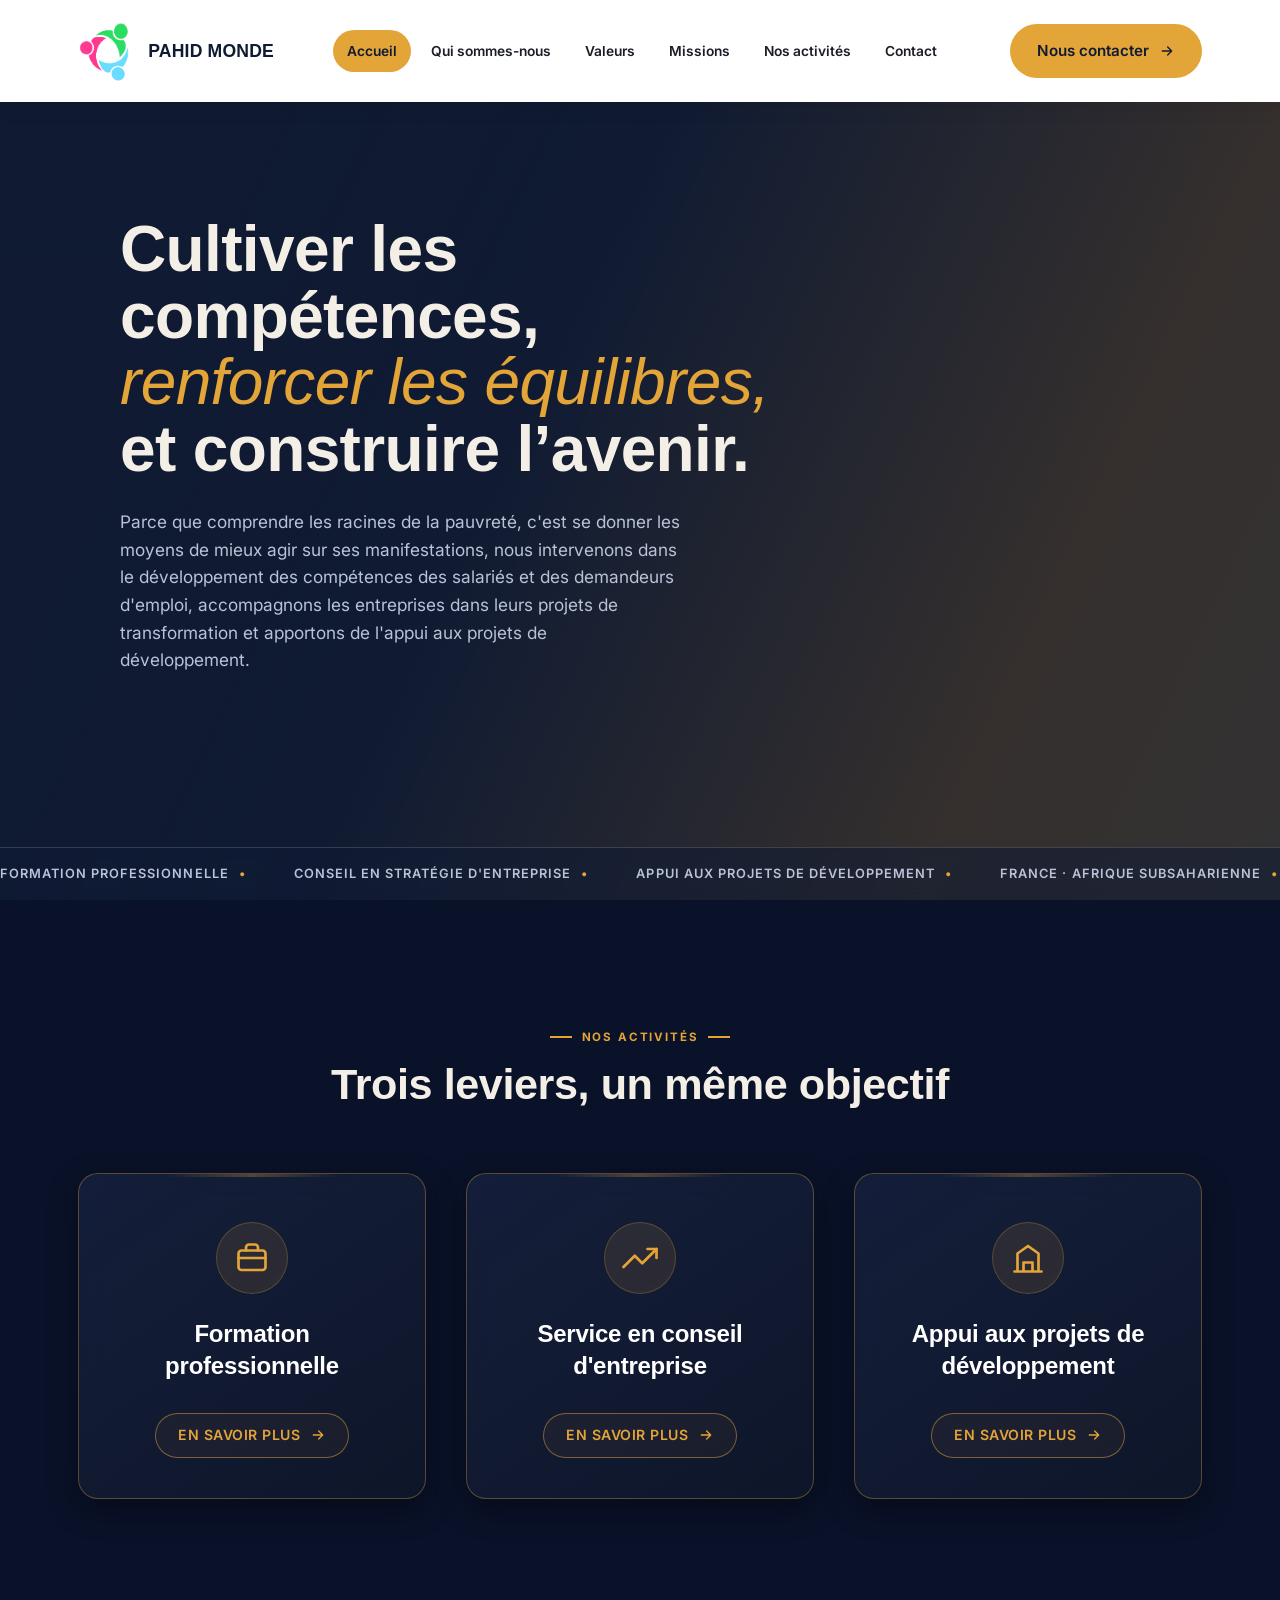
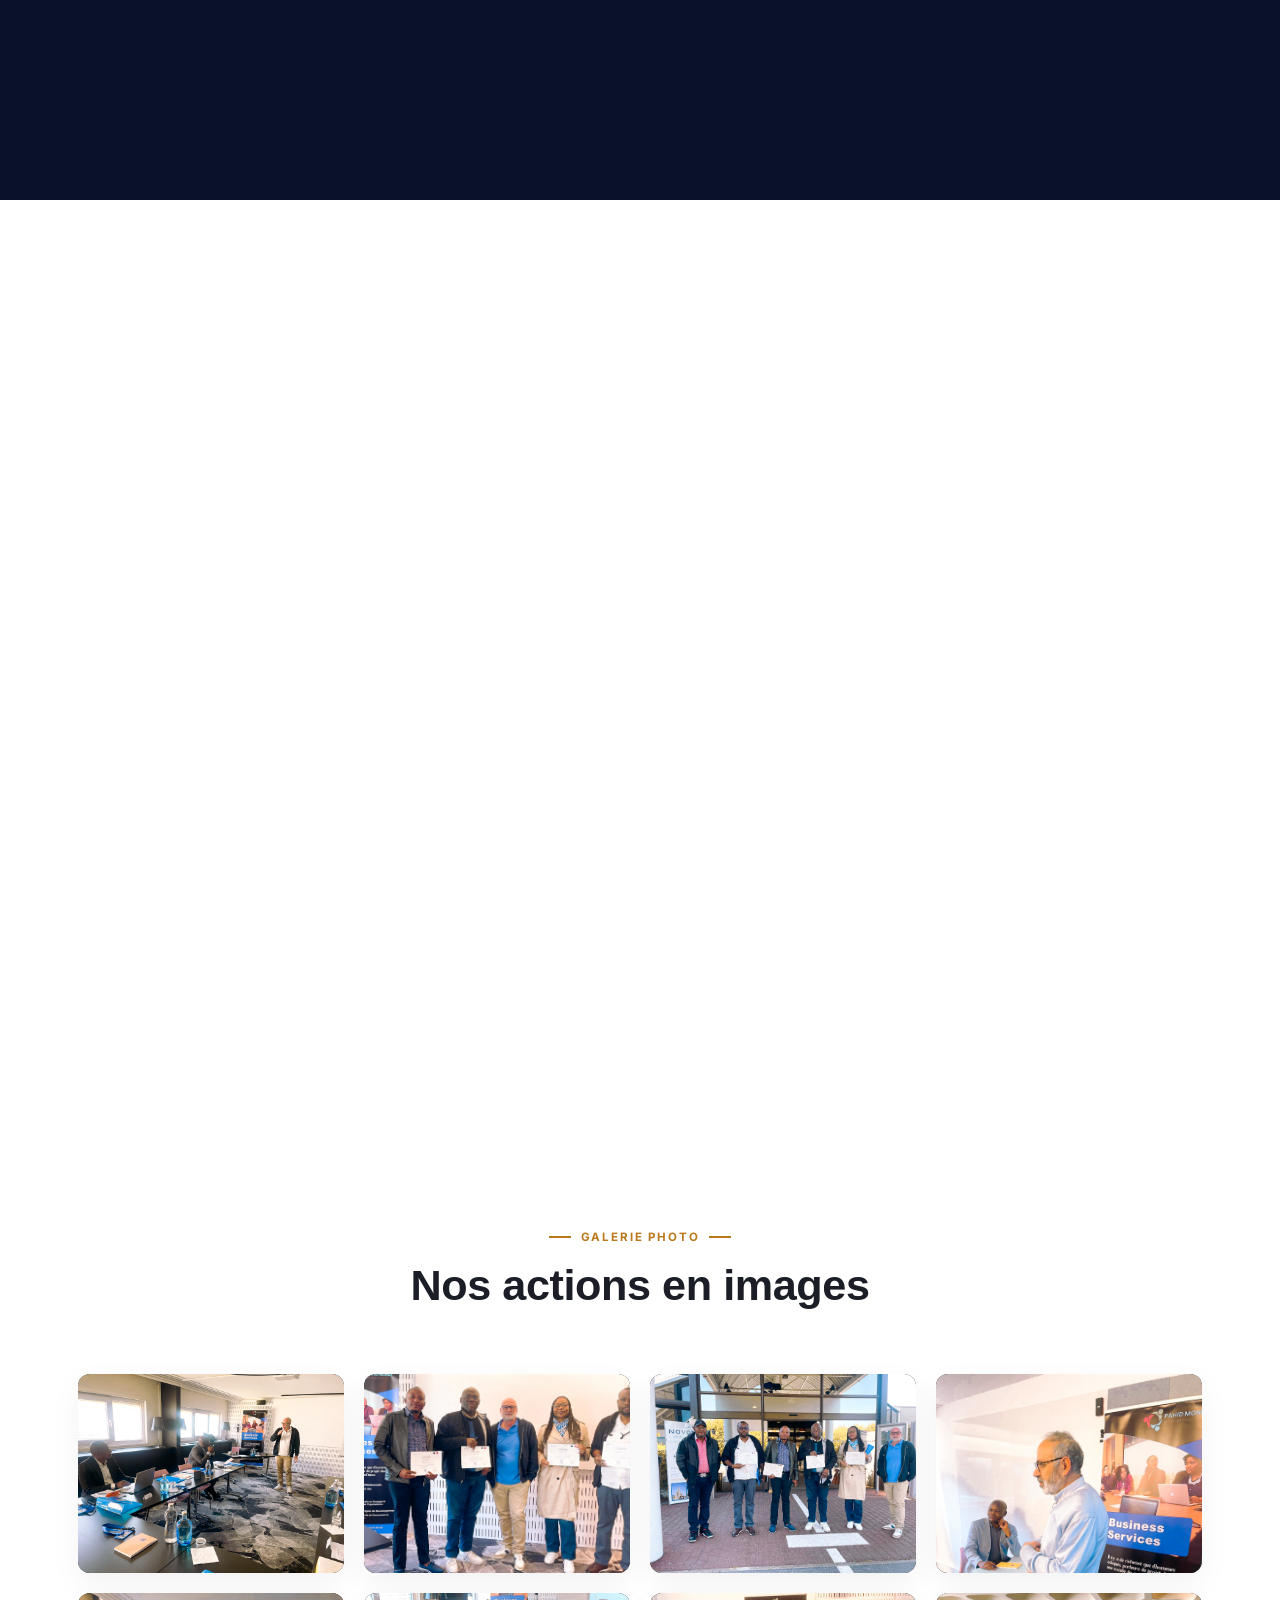
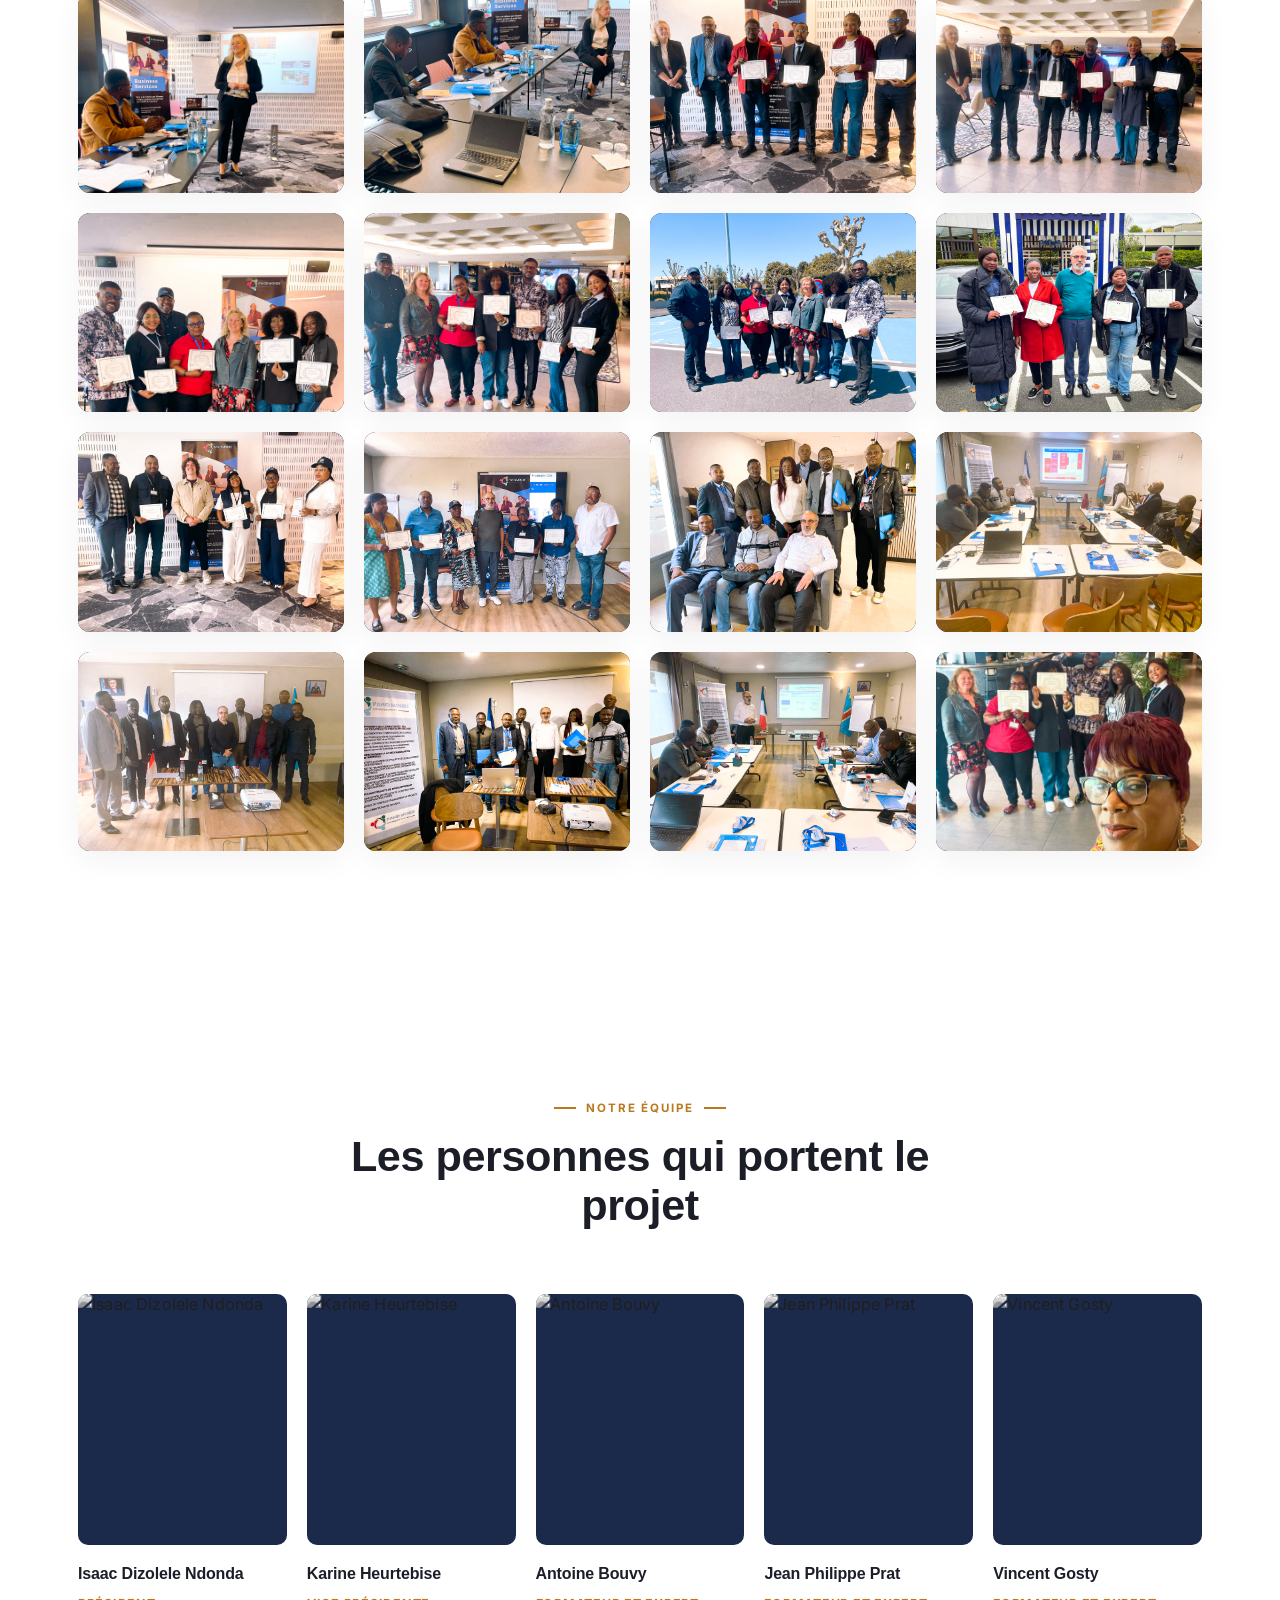
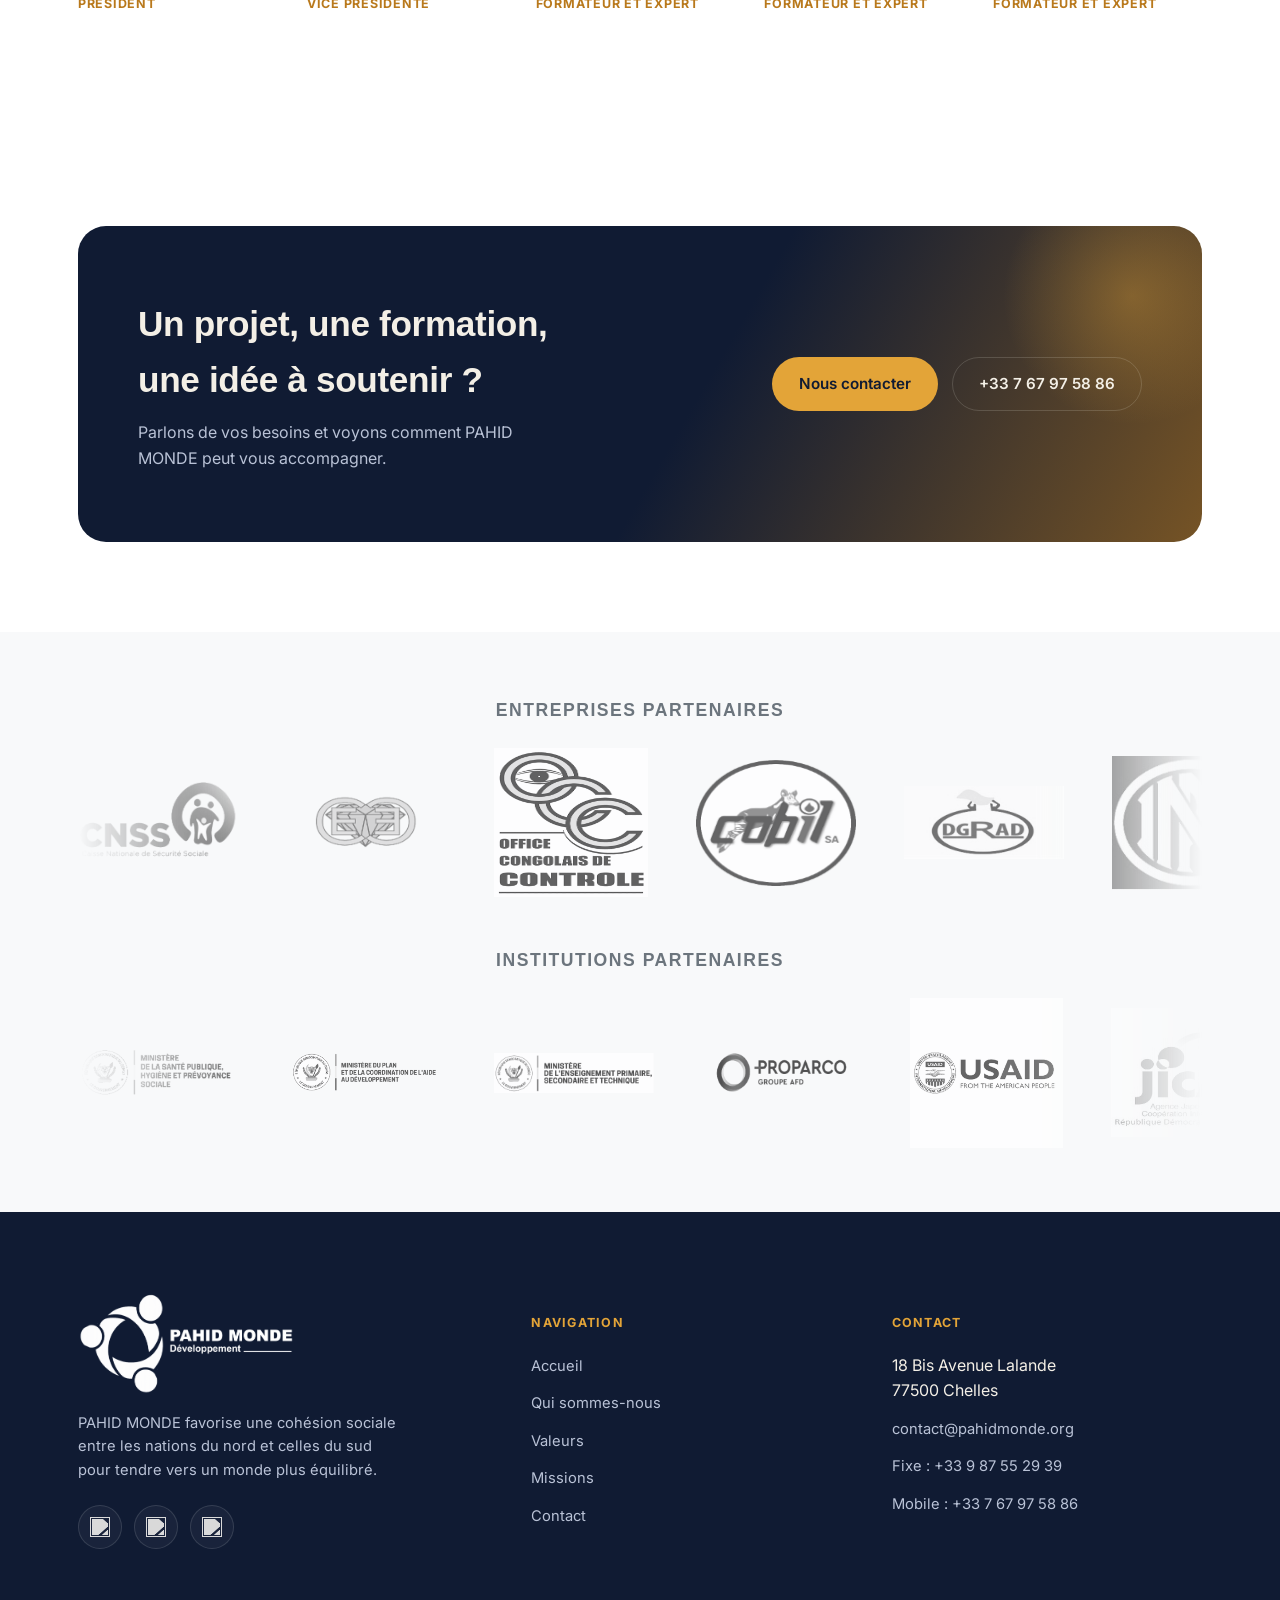
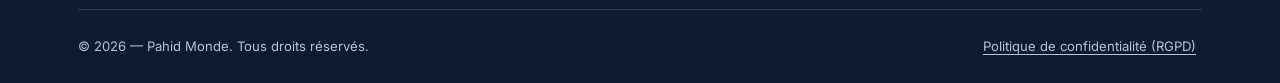
==== index.html @ c772bd27 "Add files via upload" ====
<!DOCTYPE html>
<html lang="fr">
<head>
<meta charset="UTF-8">
<meta name="viewport" content="width=device-width, initial-scale=1.0">
<title>Pahid Monde — Cohésion sociale, formation &amp; développement</title>
<meta name="description" content="PAHID MONDE favorise une cohésion sociale entre les nations du nord et celles du sud : formation professionnelle, conseil en stratégie d'entreprise et appui aux projets de développement.">
<link rel="icon" href="media/FAVicon.png">
<link rel="stylesheet" href="css/style.css">

<!-- Ajustes específicos de layout e transparência do Hero -->
<style>

  /* ================= SLIDER DE PARCEIROS (MARQUEE) ================= */
.partners-section {
  padding: 4rem 0;
  overflow: hidden;
  background-color: #f8f9fa;
}

.partners-group {
  margin-bottom: 3rem;
}

.partners-group:last-child {
  margin-bottom: 0;
}

.partners-title {
  text-align: center;
  font-size: 1.1rem;
  font-weight: 700;
  text-transform: uppercase;
  letter-spacing: 1.5px;
  color: #6c757d;
  margin-bottom: 1.5rem;
}

.marquee {
  display: flex;
  overflow: hidden;
  user-select: none;
  mask-image: linear-gradient(to right, transparent, black 15%, black 85%, transparent);
  -webkit-mask-image: linear-gradient(to right, transparent, black 15%, black 85%, transparent);
}

.marquee__track {
  display: flex;
  align-items: center;
  gap: 3rem;
  min-width: 100%;
  animation: scrollMarquee 25s linear infinite;
}

/* Inverte a direção do segundo slider para dar dinamismo */
.marquee--reverse .marquee__track {
  animation-direction: reverse;
}

.marquee:hover .marquee__track {
  animation-play-state: paused; /* Pausa suavemente ao passar o mouse */
}

.marquee__item {
  flex-shrink: 0;
  display: flex;
  align-items: center;
  justify-content: center;
}

.marquee__item img {
  height: 150px;
  width: auto;
  max-width: 160px;
  object-fit: contain;
  filter: grayscale(100%);
  opacity: 0.7;
  transition: filter 0.3s ease, opacity 0.3s ease, transform 0.3s ease;
}

.marquee__item:hover img {
  filter: grayscale(0%);
  opacity: 1;
  transform: scale(1.08);
}

@keyframes scrollMarquee {
  from {
    transform: translateX(0);
  }
  to {
    transform: translateX(-50%);
  }
}

@media (max-width: 768px) {
  .marquee__track {
    gap: 2rem;
    animation-duration: 18s;
  }
  .marquee__item img {
    height: 40px;
  }
}

  /* 1. Ajuste da opacidade do overlay para tornar o vídeo mais visível */
  .hero::before,
  .hero::after,
  .hero__bg::after,
  .hero__overlay {
    opacity: 0.4 !important;
  }

  /* 2. Alinhamento do texto do Hero no computador (120px da borda esquerda) */
  @media (min-width: 992px) {
    .hero__content {
      max-width: 100% !important;
      padding-left: 120px !important;
      margin-left: 0 !important;
      justify-content: flex-start !important;
    }

    .hero__text-block {
      max-width: 720px;
    }
  }
</style>
</head>
<body>

<!-- ============ HEADER ============ -->
  <header class="site-header">
  <nav class="nav container">
    <a href="index.html" class="nav__logo">
      <img src="media/FAVicon.png" alt="Logo Pahid Monde" class="nav__logo-img">
      <span>PAHID MONDE</span>
    </a>

    <button class="nav__toggle" aria-label="Ouvrir le menu" aria-expanded="false">
      <svg viewBox="0 0 24 24" fill="none" stroke="currentColor" stroke-width="1.8" width="22" height="22">
        <path d="M3 6h18M3 12h18M3 18h18" stroke-linecap="round"/>
      </svg>
    </button>

    <ul class="nav__links">
      <li><a href="index.html">Accueil</a></li>
      <li><a href="a-propos.html">Qui sommes-nous</a></li>
      <li><a href="valeurs.html">Valeurs</a></li>
      <li><a href="missions.html">Missions</a></li>
      <li><a href="index.html#activites">Nos activités</a></li>
      <li><a href="contact.html">Contact</a></li>
    </ul>

    <div class="nav__cta">
      <a href="contact.html" class="btn btn--gold">
        Nous contacter
        <svg viewBox="0 0 24 24" fill="none" stroke="currentColor" stroke-width="2" width="16" height="16">
          <path d="M5 12h14M13 6l6 6-6 6" stroke-linecap="round" stroke-linejoin="round"/>
        </svg>
      </a>
    </div>
  </nav>
</header>


<!-- ============ HERO ============ -->
<section class="hero">
  <div class="hero__bg">
    <video autoplay loop muted playsinline>
      <source src="media/media_PAHID-MONDE-Intro_247693086.mp4" type="video/mp4">
    </video>
  </div>
  
  <div class="container hero__content">
    
    <!-- LADO ESQUERDO: Textos e Botões -->
    <div class="hero__text-block">
      <h1 class="hero__title">Cultiver les compétences,<br><em>renforcer les équilibres,</em> et construire l’avenir.</h1>
      <p class="hero__lead">Parce que comprendre les racines de la pauvreté, c'est se donner les moyens de mieux agir sur ses manifestations, nous intervenons dans le développement des compétences des salariés et des demandeurs d'emploi, accompagnons les entreprises dans leurs projets de transformation et apportons de l'appui aux projets de développement.</p>
      <div class="hero__actions">
      </div>
    </div>

  </div>

  <div class="hero__marquee">
    <div class="hero__marquee-track">
      <span>Formation professionnelle</span>
      <span>Conseil en stratégie d'entreprise</span>
      <span>Appui aux projets de développement</span>
      <span>France · Afrique subsaharienne</span>
      <span>Formation professionnelle</span>
      <span>Conseil en stratégie d'entreprise</span>
      <span>Appui aux projets de développement</span>
      <span>France · Afrique subsaharienne</span>
    </div>
  </div>
</section>

<!-- ============ ACTIVITÉS ============ -->
<section class="section section--ink section--video-bg" id="activites">
  
  <!-- Vídeo de Fundo e Película de Sobreposição -->
  <div class="section__video-wrapper">
    <video autoplay loop muted playsinline class="section__video">
      <source src="media/1positive_240003616.mp4" type="video/mp4">
    </video>
    <div class="section__overlay"></div>
  </div>

  <div class="container">
    <div class="section__head center">
      <span class="eyebrow">Nos activités</span>
      <h2 class="section__title">Trois leviers, un même objectif</h2>
    </div>

    <!-- Grille de cartes cliquables sans description -->
    <div class="activity-grid reveal-group">
      
      <!-- Carte 1 -->
      <a href="formation-professionnelle.html" class="activity-card reveal">
        <div class="activity-card__icon">
          <svg viewBox="0 0 24 24" fill="none" stroke="currentColor" stroke-width="1.8">
            <rect x="3" y="7" width="18" height="13" rx="2"/>
            <path d="M8 7V5a2 2 0 0 1 2-2h4a2 2 0 0 1 2 2v2M3 12h18" stroke-linecap="round" stroke-linejoin="round"/>
          </svg>
        </div>
        <h3 class="activity-card__title">Formation professionnelle</h3>
        <div class="activity-card__action">
          <span>En savoir plus</span>
          <svg viewBox="0 0 24 24" fill="none" stroke="currentColor" stroke-width="2">
            <path d="M5 12h14M13 6l6 6-6 6" stroke-linecap="round" stroke-linejoin="round"/>
          </svg>
        </div>
      </a>

      <!-- Carte 2 -->
      <a href="conseil-entreprise.html" class="activity-card reveal">
        <div class="activity-card__icon">
          <svg viewBox="0 0 24 24" fill="none" stroke="currentColor" stroke-width="1.8">
            <polyline points="23 6 13.5 15.5 8.5 10.5 1 18" stroke-linecap="round" stroke-linejoin="round"/>
            <polyline points="17 6 23 6 23 12" stroke-linecap="round" stroke-linejoin="round"/>
          </svg>
        </div>
        <h3 class="activity-card__title">Service en conseil d'entreprise</h3>
        <div class="activity-card__action">
          <span>En savoir plus</span>
          <svg viewBox="0 0 24 24" fill="none" stroke="currentColor" stroke-width="2">
            <path d="M5 12h14M13 6l6 6-6 6" stroke-linecap="round" stroke-linejoin="round"/>
          </svg>
        </div>
      </a>

      <!-- Carte 3 -->
      <a href="appui-developpement.html" class="activity-card reveal">
        <div class="activity-card__icon">
          <svg viewBox="0 0 24 24" fill="none" stroke="currentColor" stroke-width="1.8">
            <path d="M3 21h18M5 21V9l7-5 7 5v12M9 21v-6h6v6" stroke-linecap="round" stroke-linejoin="round"/>
          </svg>
        </div>
        <h3 class="activity-card__title">Appui aux projets de développement</h3>
        <div class="activity-card__action">
          <span>En savoir plus</span>
          <svg viewBox="0 0 24 24" fill="none" stroke="currentColor" stroke-width="2">
            <path d="M5 12h14M13 6l6 6-6 6" stroke-linecap="round" stroke-linejoin="round"/>
          </svg>
        </div>
      </a>

    </div>
  </div>
</section>

<!-- ============ À PROPOS ============ -->
<section class="section" id="apropos">
  <div class="container">
    <div class="about-grid">
      <div class="about-media reveal">
        <img src="media/North-southpahid_343232537.mp4" alt="Présentation de Pahid Monde">
        <div class="about-badge">« Un monde de plus en plus équilibré et de moins en moins inégalitaire »</div>
      </div>
      <div class="about-text">
        <span class="eyebrow reveal">À propos</span>
        <h2 class="section__title reveal">Une cohésion sociale entre le Nord et le Sud</h2>
        <p class="reveal">PAHID MONDE Association favorise une cohésion sociale entre les nations du nord et celles du sud pour tendre vers un monde de plus en plus équilibré et de moins en moins inégalitaire.</p>
        <p class="reveal">Notre engagement &amp; mission consistent à mutualiser les compétences et capacités de chacun pour créer des programmes durables qui permettent de relever l'ensemble des défis de notre ère.</p>
        <div class="pillars reveal-group">
          <div class="pillar reveal">
            <div class="pillar__icon">
              <svg viewBox="0 0 24 24" fill="none" stroke="currentColor" stroke-width="1.8"><path d="M3 11.5 12 4l9 7.5" stroke-linecap="round" stroke-linejoin="round"/><path d="M5.5 10v9a1 1 0 0 0 1 1H10v-5.5a1 1 0 0 1 1-1h2a1 1 0 0 1 1 1V20h3.5a1 1 0 0 0 1-1v-9" stroke-linecap="round" stroke-linejoin="round"/></svg>
            </div>
            <div>
              <h4>Un socle commun</h4>
              <p>Association engagée pour une cohésion durable entre les territoires du nord et du sud.</p>
            </div>
          </div>
          <div class="pillar reveal">
            <div class="pillar__icon">
              <svg viewBox="0 0 24 24" fill="none" stroke="currentColor" stroke-width="1.8"><circle cx="18" cy="5" r="2.6"/><circle cx="6" cy="12" r="2.6"/><circle cx="18" cy="19" r="2.6"/><path d="M8.3 10.7 15.7 6.3M8.3 13.3l7.4 4.4" stroke-linecap="round"/></svg>
            </div>
            <div>
              <h4>Compétences partagées</h4>
              <p>Mutualiser les compétences de chacun pour bâtir des programmes durables et efficaces.</p>
            </div>
          </div>
        </div>
      </div>
    </div>
  </div>
</section>

<!-- ============ GALERIE ============ -->
<section class="section section--light" id="galerie">
  <div class="container">
    <div class="section__head center">
      <span class="eyebrow reveal">Galerie Photo</span>
      <h2 class="section__title reveal">Nos actions en images</h2>
    </div>

    <div class="gallery-grid reveal">
      <div class="gallery-item"><img src="media/00001Galerie.jpg" alt="Pahid Monde Galerie 1" loading="lazy"></div>
      <div class="gallery-item"><img src="media/00002Galerie.jpg" alt="Pahid Monde Galerie 2" loading="lazy"></div>
      <div class="gallery-item"><img src="media/00003Galerie.jpg" alt="Pahid Monde Galerie 3" loading="lazy"></div>
      <div class="gallery-item"><img src="media/00004Galerie.jpg" alt="Pahid Monde Galerie 4" loading="lazy"></div>
      <div class="gallery-item"><img src="media/00005Galerie.jpg" alt="Pahid Monde Galerie 5" loading="lazy"></div>
      <div class="gallery-item"><img src="media/00006Galerie.jpg" alt="Pahid Monde Galerie 6" loading="lazy"></div>
      <div class="gallery-item"><img src="media/00007Galerie.jpg" alt="Pahid Monde Galerie 7" loading="lazy"></div>
      <div class="gallery-item"><img src="media/00008Galerie.jpg" alt="Pahid Monde Galerie 8" loading="lazy"></div>
      <div class="gallery-item"><img src="media/00009Galerie.jpg" alt="Pahid Monde Galerie 9" loading="lazy"></div>
      <div class="gallery-item"><img src="media/00010Galerie.jpg" alt="Pahid Monde Galerie 10" loading="lazy"></div>
      <div class="gallery-item"><img src="media/00011Galerie.jpg" alt="Pahid Monde Galerie 11" loading="lazy"></div>
      <div class="gallery-item"><img src="media/00012Galerie.jpg" alt="Pahid Monde Galerie 12" loading="lazy"></div>
      <div class="gallery-item"><img src="media/00013Galerie.jpg" alt="Pahid Monde Galerie 13" loading="lazy"></div>
      <div class="gallery-item"><img src="media/00014Galerie.jpg" alt="Pahid Monde Galerie 14" loading="lazy"></div>
      <div class="gallery-item"><img src="media/00015Galerie.jpg" alt="Pahid Monde Galerie 15" loading="lazy"></div>
      <div class="gallery-item"><img src="media/00016Galerie.jpg" alt="Pahid Monde Galerie 16" loading="lazy"></div>
      <div class="gallery-item"><img src="media/00017Galerie.jpg" alt="Pahid Monde Galerie 17" loading="lazy"></div>
      <div class="gallery-item"><img src="media/00018Galerie.jpg" alt="Pahid Monde Galerie 18" loading="lazy"></div>
      <div class="gallery-item"><img src="media/00019Galerie.jpg" alt="Pahid Monde Galerie 19" loading="lazy"></div>
      <div class="gallery-item"><img src="media/00020Galerie.jpg" alt="Pahid Monde Galerie 20" loading="lazy"></div>
    </div>
  </div>
</section>

<!-- ============ ÉQUIPE ============ -->
<section class="section" id="equipe">
  <div class="container">
    <div class="section__head center">
      <span class="eyebrow">Notre équipe</span>
      <h2 class="section__title">Les personnes qui portent le projet</h2>
    </div>
    <div class="team-grid reveal-group">
      <div class="team-card reveal">
        <div class="team-photo"><img src="https://www.pahidmonde.org/assets/img/team/Isaac_Dizolele_Ndonda_President-cdeatnm.jpg" alt="Isaac Dizolele Ndonda"></div>
        <h4>Isaac Dizolele Ndonda</h4>
        <span class="role">Président</span>
      </div>
      <div class="team-card reveal">
        <div class="team-photo"><img src="https://www.pahidmonde.org/assets/img/team/Karine_Heurtebise_Vice_Presidente-eYaxgOv.jpg" alt="Karine Heurtebise"></div>
        <h4>Karine Heurtebise</h4>
        <span class="role">Vice Présidente</span>
      </div>
      <div class="team-card reveal">
        <div class="team-photo"><img src="https://www.pahidmonde.org/assets/img/team/Antoine_Bouvy_Formateur_et_Expert-dZP0h6G.jpg" alt="Antoine Bouvy"></div>
        <h4>Antoine Bouvy</h4>
        <span class="role">Formateur et Expert</span>
      </div>
      <div class="team-card reveal">
        <div class="team-photo"><img src="https://www.pahidmonde.org/assets/img/team/Jean_Philippe_PRAT_Formateur_et_Expert-4vgivf_.jpg" alt="Jean Philippe Prat"></div>
        <h4>Jean Philippe Prat</h4>
        <span class="role">Formateur et Expert</span>
      </div>
      <div class="team-card reveal">
        <div class="team-photo"><img src="https://www.pahidmonde.org/assets/img/team/Vincent_Gosty_Formateur_et_Expert-t3_XSSn.jpg" alt="Vincent Gosty"></div>
        <h4>Vincent Gosty</h4>
        <span class="role">Formateur et Expert</span>
      </div>
    </div>
  </div>
</section>
<!-- ============ CTA ============ -->
<section class="section section--tight">
  <div class="container">
    <div class="cta-banner reveal">
      <div>
        <h2>Un projet, une formation, une idée à soutenir ?</h2>
        <p>Parlons de vos besoins et voyons comment PAHID MONDE peut vous accompagner.</p>
      </div>
      <div class="cta-banner__actions">
        <a href="contact.html" class="btn btn--gold">Nous contacter</a>
        <a href="tel:+33767975886" class="btn btn--outline">+33 7 67 97 58 86</a>
      </div>
    </div>
  </div>
</section>

<!-- ============ SEÇÃO PARCEIROS ============ -->
<section class="partners-section" id="partenaires">
  <div class="container">
    
    <!-- 1. ENTREPRISES PARTENAIRES -->
    <div class="partners-group">
      <h3 class="partners-title">Entreprises Partenaires</h3>
      <div class="marquee">
        <div class="marquee__track">
          <!-- Sequência Original -->
          <div class="marquee__item"><img src="media/CNSS.png" alt="CNSS"></div>
          <div class="marquee__item"><img src="media/EE.png" alt="EE"></div>
          <div class="marquee__item"><img src="media/OCC.png" alt="OCC"></div>
          <div class="marquee__item"><img src="media/COBIL.png" alt="COBIL"></div>
          <div class="marquee__item"><img src="media/DGRAD.jpg" alt="DGRAD"></div>
          <div class="marquee__item"><img src="media/INPP.jpg" alt="INPP"></div>

          <!-- Sequência Duplicada (Para o efeito infinito perfeito) -->
          <div class="marquee__item"><img src="media/CNSS.png" alt="CNSS"></div>
          <div class="marquee__item"><img src="media/EE.png" alt="EE"></div>
          <div class="marquee__item"><img src="media/OCC.png" alt="OCC"></div>
          <div class="marquee__item"><img src="media/COBIL.png" alt="COBIL"></div>
          <div class="marquee__item"><img src="media/DGRAD.jpg" alt="DGRAD"></div>
          <div class="marquee__item"><img src="media/INPP.jpg" alt="INPP"></div>
        </div>
      </div>
    </div>

    <!-- 2. INSTITUTIONS PARTENAIRES -->
    <div class="partners-group">
      <h3 class="partners-title">Institutions Partenaires</h3>
      <div class="marquee marquee--reverse">
        <div class="marquee__track">
          <!-- Sequência Original -->
          <div class="marquee__item"><img src="media/MINISTERE DE LA SANTE.png" alt="Ministère de la Santé"></div>
          <div class="marquee__item"><img src="media/MINISTERE DU PLAN.png" alt="Ministère du Plan"></div>
          <div class="marquee__item"><img src="media/MINISTERE PRIMAIRE E SECONDAIRE ET TECHINIQUE.png" alt="Ministère Éducation"></div>
          <div class="marquee__item"><img src="media/PROPARCO.png" alt="Proparco"></div>
          <div class="marquee__item"><img src="media/USAID.png" alt="USAID"></div>
          <div class="marquee__item"><img src="media/AGENCE JAPONAISE.jpg" alt="Agence Japonaise"></div>
          <div class="marquee__item"><img src="media/EMBASSY OF CANADA.jpg" alt="Embassy of Canada"></div>

          <!-- Sequência Duplicada (Para o efeito infinito perfeito) -->
          <div class="marquee__item"><img src="media/MINISTERE DE LA SANTE.png" alt="Ministère de la Santé"></div>
          <div class="marquee__item"><img src="media/MINISTERE DU PLAN.png" alt="Ministère du Plan"></div>
          <div class="marquee__item"><img src="media/MINISTERE PRIMAIRE E SECONDAIRE ET TECHINIQUE.png" alt="Ministère Éducation"></div>
          <div class="marquee__item"><img src="media/PROPARCO.png" alt="Proparco"></div>
          <div class="marquee__item"><img src="media/USAID.png" alt="USAID"></div>
          <div class="marquee__item"><img src="media/AGENCE JAPONAISE.jpg" alt="Agence Japonaise"></div>
          <div class="marquee__item"><img src="media/EMBASSY OF CANADA.jpg" alt="Embassy of Canada"></div>
        </div>
      </div>
    </div>

  </div>
</section>

<!-- ============ FOOTER ============ -->
<footer class="site-footer">
  <div class="container">
    <div class="footer-grid">
      <div class="footer-brand">
        <img src="media/Horizon-LOGO-PAHID-MONDE copie.png" alt="Logo Pahid Monde">
        <p>PAHID MONDE favorise une cohésion sociale entre les nations du nord et celles du sud pour tendre vers un monde plus équilibré.</p>
        <div class="footer-social">
          <a href="https://www.youtube.com/@PahidMonde" aria-label="YouTube" target="_blank" rel="noopener"><img src="https://www.pahidmonde.org/assets/img/media_social/youtube-aWufNVX.png" alt=""></a>
          <a href="https://www.facebook.com/people/Pahid-Monde-Developpement/61584869464890/" aria-label="Facebook" target="_blank" rel="noopener"><img src="https://www.pahidmonde.org/assets/img/media_social/facebook-qauTx-6.png" alt=""></a>
          <a href="https://www.linkedin.com/company/pahid-monde-d%C3%A9veloppement/" aria-label="LinkedIn" target="_blank" rel="noopener"><img src="https://www.pahidmonde.org/assets/img/media_social/linkedin-lTQRe2D.png" alt=""></a>
        </div>
      </div>
      <div class="footer-col">
        <h5>Navigation</h5>
        <ul>
          <li><a href="index.html">Accueil</a></li>
          <li><a href="a-propos.html">Qui sommes-nous</a></li>
          <li><a href="valeurs.html">Valeurs</a></li>
          <li><a href="missions.html">Missions</a></li>
          <li><a href="contact.html">Contact</a></li>
        </ul>
      </div>
      <div class="footer-col">
        <h5>Contact</h5>
        <ul>
          <li>18 Bis Avenue Lalande<br>77500 Chelles</li>
          <li><a href="mailto:contact@pahidmonde.org">contact@pahidmonde.org</a></li>
          <li><a href="tel:+33987552939">Fixe : +33 9 87 55 29 39</a></li>
          <li><a href="tel:+33767975886">Mobile : +33 7 67 97 58 86</a></li>
        </ul>
      </div>
    </div>
    <div class="footer-bottom">
      <p>© 2026 — Pahid Monde. Tous droits réservés.</p>
      <button type="button" data-open-rgpd>Politique de confidentialité (RGPD)</button>
    </div>
  </div>
</footer>

<div class="modal-overlay">
  <div class="modal">
    <h3>Politique de confidentialité</h3>
    <p>Nous nous engageons à respecter la vie privée des utilisateurs et à traiter leurs données personnelles conformément à la réglementation en vigueur, notamment le Règlement Général sur la Protection des Données (RGPD).</p>
    <button type="button" class="btn btn--outline-dark" data-close-rgpd>Fermer</button>
  </div>
</div>


<div class="modal-overlay">
  <div class="modal">
    <h3>Politique de confidentialité</h3>
    <p>Nous nous engageons à respecter la vie privée des utilisateurs et à traiter leurs données personnelles conformément à la réglementation en vigueur, notamment le Règlement Général sur la Protection des Données (RGPD).</p>
    <button type="button" class="btn btn--outline-dark" data-close-rgpd>Fermer</button>
  </div>
</div>

<script src="js/main.js"></script>
</body>
<script>
  document.addEventListener('DOMContentLoaded', function () {
    var items = document.querySelectorAll('.gallery-item');
    var grid = document.querySelector('.gallery-grid');

    if (items.length > 0) {
      items.forEach(function (item) {
        item.addEventListener('click', function (e) {
          e.stopPropagation();
          var isZoomed = this.classList.contains('is-zoomed');

          // Limpa todos os zooms ativos
          items.forEach(function (el) { el.classList.remove('is-zoomed'); });
          if (grid) grid.classList.remove('has-active-zoom');

          // Aplica o zoom na imagem clicada
          if (!isZoomed) {
            this.classList.add('is-zoomed');
            if (grid) grid.classList.add('has-active-zoom');
          }
        });
      });

      // Fecha o zoom ao clicar em qualquer espaço fora da foto
      document.addEventListener('click', function () {
        items.forEach(function (el) { el.classList.remove('is-zoomed'); });
        if (grid) grid.classList.remove('has-active-zoom');
      });
    }
  });
</script>

</html>
---- css/style.css ----
/* =========================================================
   PAHID MONDE — Redesign 2026
   Concept: "Le Pont Nord–Sud" — un dégradé encre → ambre qui
   traverse tout le site, comme un pont entre le Nord et le Sud.
   ========================================================= */

@import url('https://fonts.googleapis.com/css2?family=Fraunces:ital,opsz,wght@0,9..144,400;0,9..144,500;0,9..144,600;0,9..144,700;1,9..144,500;1,9..144,600&family=Inter:wght@400;500;600;700;800&display=swap');

:root{
  /* Couleurs — Nord (encre) / Sud (ambre) / Croissance (sauge) */
  --ink: #101B33;
  --ink-2: #1B2A4A;
  --ink-3: #26385F;
  --paper: #ffffff;
  --paper-2: #ffffff;
  --gold: #E3A438;
  --gold-deep: #B9791C;
  --sauge: #1F6F63;
  --sauge-deep: #16544A;
  --text: #1B1E27;
  --text-soft: #4B5063;
  --on-ink: #F3EFE6;
  --on-ink-soft: #B9C2D6;
  --line: rgba(16,27,51,0.12);
  --line-on-ink: rgba(243,239,230,0.16);

  --font-display: "Arial", serif;
  --font-body: "Inter", sans-serif;

  --container: 1180px;
  --radius: 18px;
  --radius-sm: 10px;

  --ease: cubic-bezier(.22,.68,.24,1);
}

*, *::before, *::after{ box-sizing: border-box; }
html{ scroll-behavior: smooth; }
body{
  margin: 0;
  background: var(--paper);
  color: var(--text);
  font-family: var(--font-body);
  font-size: 16px;
  line-height: 1.6;
  -webkit-font-smoothing: antialiased;
}
img{ max-width: 100%; display: block; }
a{ color: inherit; text-decoration: none; }
ul{ margin: 0; padding: 0; list-style: none; }
h1,h2,h3,h4{ margin: 0; font-family: var(--font-display); font-weight: 600; letter-spacing: -0.01em; }
p{ margin: 0; }
button{ font-family: inherit; cursor: pointer; }

.container{
  width: 100%;
  max-width: var(--container);
  margin: 0 auto;
  padding: 0 28px;
}

.eyebrow{
  display: inline-flex;
  align-items: center;
  gap: 10px;
  font-family: var(--font-body);
  font-weight: 700;
  font-size: 0.72rem;
  letter-spacing: 0.16em;
  text-transform: uppercase;
  color: var(--gold-deep);
}

/* Linha antes do texto */
.eyebrow::before{
  content: "";
  width: 22px;
  height: 2px;
  background: var(--gold-deep);
  display: inline-block;
}

/* Linha depois do texto */
.eyebrow::after{
  content: "";
  width: 22px;
  height: 2px;
  background: var(--gold-deep);
  display: inline-block;
}

/* Cor das duas linhas e do texto em seções escuras (.section--ink) */
.section--ink .eyebrow{ color: var(--gold); }
.section--ink .eyebrow::before,
.section--ink .eyebrow::after{ background: var(--gold); }

/* ---------------- Buttons ---------------- */
.btn{
  display: inline-flex;
  align-items: center;
  gap: 10px;
  padding: 14px 26px;
  border-radius: 999px;
  font-weight: 600;
  font-size: 0.95rem;
  border: 1px solid transparent;
  transition: transform .35s var(--ease), box-shadow .35s var(--ease), background .35s var(--ease), color .35s var(--ease), border-color .35s var(--ease);
}
.btn svg{ width: 16px; height: 16px; transition: transform .3s var(--ease); }
.btn:hover svg{ transform: translateX(3px); }
.btn--gold{ background: var(--gold); color: var(--ink); }
.btn--gold:hover{ background: var(--gold-deep); transform: translateY(-2px); box-shadow: 0 12px 24px -10px rgba(227,164,56,.55); }
.btn--outline{ background: transparent; border-color: var(--line-on-ink); color: var(--on-ink); }
.btn--outline:hover{ border-color: var(--gold); color: var(--gold); transform: translateY(-2px); }
.btn--outline-dark{ background: transparent; border-color: var(--line); color: var(--ink); }
.btn--outline-dark:hover{ border-color: var(--ink); background: var(--ink); color: var(--on-ink); transform: translateY(-2px); }

/* ---------------- Header / Nav (Fundo Branco) ---------------- */
.site-header{
  position: fixed;
  top: 0; left: 0; right: 0;
  z-index: 100;
  padding: 16px 0;
  background: #FFFFFF; /* Fundo branco fixo */
  box-shadow: 0 4px 20px rgba(0, 0, 0, 0.08); /* Sombra suave para destacar do site */
  transition: padding .4s var(--ease), box-shadow .4s var(--ease);
}

.site-header.is-scrolled{
  padding: 10px 0;
  background: #ffffffe7;
  box-shadow: 0 10px 30px -10px rgba(0, 0, 0, 0.15);
}

.nav{
  display: flex;
  align-items: center;
  justify-content: space-between;
  gap: 24px;
}
/*LOGO ROTATION */
.nav__logo-img {
  animation: logoRotation 20s linear infinite;
  transform-origin: center center;
}

@keyframes logoRotation {
  from {
    transform: rotate(0deg);
  }
  to {
    transform: rotate(360deg);
  }
}

.nav__logo{
  display: flex;
  align-items: center;
  gap: 12px;
  font-family: var(--font-display);
  font-weight: 700;
  font-size: 1.1rem;
  color: var(--ink); /* Texto escuro */
  letter-spacing: 0.01em;
}
.nav__logo img{ height: 70px; width: auto; }
.nav__logo span{ display: block; }
.nav__logo .sub{ 
  font-family: var(--font-body); 
  font-weight: 500; 
  font-size: 0.62rem; 
  letter-spacing: 0.14em; 
  text-transform: uppercase; 
  color: var(--text-soft); /* Subtítulo em tom escuro suave */
}

.nav__links{
  display: flex;
  align-items: center;
  gap: 6px;
}
.nav__links > li{ position: relative; }
.nav__links a{
  display: inline-block;
  padding: 10px 14px;
  border-radius: 999px;
  font-size: 0.86rem;
  font-weight: 600;
  color: var(--text); /* Cor do texto alterada para escuro */
  transition: color .3s var(--ease), background .3s var(--ease);
}
.nav__links a:hover, .nav__links li.active > a{ 
  color: var(--ink); 
  background: var(--gold); 
}

.nav__dropdown{
  position: absolute;
  top: calc(100% + 8px);
  left: 0;
  min-width: 280px;
  background: #FFFFFF; /* Fundo do menu suspenso em branco */
  border: 1px solid var(--line);
  border-radius: var(--radius-sm);
  padding: 8px;
  opacity: 0;
  visibility: hidden;
  transform: translateY(6px);
  transition: opacity .25s var(--ease), transform .25s var(--ease), visibility .25s;
  box-shadow: 0 16px 32px -10px rgba(0,0,0,.15);
}
.has-dropdown:hover .nav__dropdown,
.has-dropdown:focus-within .nav__dropdown{
  opacity: 1; visibility: visible; transform: translateY(0);
}
.nav__dropdown a{ 
  display: block; 
  border-radius: 8px; 
  padding: 12px 14px; 
  font-size: 0.82rem; 
  white-space: normal; 
  color: var(--text);
}
.nav__dropdown a:hover{
  background: var(--paper);
}

.nav__cta{ display: flex; align-items: center; gap: 10px; }

/* Botão do Hamburguer */
.nav__toggle{
  display: none;
  width: 44px; height: 44px;
  border-radius: 50%;
  border: 1px solid var(--line);
  background: transparent;
  color: var(--ink);
  align-items: center;
  justify-content: center;
}


/* ---------------- Hero ---------------- */
.hero{
  position: relative;
  min-height: 100vh;
  display: flex;
  align-items: center;
  background: var(--ink);
  overflow: hidden;
  padding-top: 120px;
}
.hero__bg{
  position: absolute;
  inset: 0;
  z-index: 0;
}
.hero__bg img{
  width: 100%; height: 100%;
  object-fit: cover;
  opacity: .34;
  transform: scale(1.08);
}
.hero__bg::after{
  content: "";
  position: absolute; inset: 0;
  background:
    radial-gradient(80% 60% at 12% 8%, rgba(16,27,51,.15), transparent 60%),
    linear-gradient(115deg, rgba(16,27,51,.98) 18%, rgba(16,27,51,.86) 42%, rgba(184,121,28,.55) 78%, rgba(227,164,56,.42) 100%);
}
.hero__content{
  position: relative;
  z-index: 2;
  max-width: 1000px;
  padding-bottom: 90px;
  display: flex;
  align-items: center;
  justify-content: space-between;
  gap: 40px;
}

.hero__bridge {
  width: 90px;
  height: auto;
  flex-shrink: 0;
}

.hero__bridge path{
  fill: none;
  stroke: var(--gold);
  stroke-width: 1.6;
  stroke-linecap: round;
  stroke-dasharray: 400;
  stroke-dashoffset: 400;
  animation: draw 1.8s var(--ease) .3s forwards;
}
.hero__bridge circle{ opacity: 0; animation: dot-in .6s var(--ease) forwards; }
.hero__bridge .dot-a{ animation-delay: .3s; }
.hero__bridge .dot-b{ animation-delay: 1.9s; }
@keyframes draw{ to{ stroke-dashoffset: 0; } }
@keyframes dot-in{ to{ opacity: 1; } }

.hero__title{
  color: var(--on-ink);
  font-size: clamp(2.4rem, 5vw, 4.1rem);
  line-height: 1.04;
  font-weight: 600;
  margin-bottom: 26px;
}
.hero__title em{
  font-style: italic;
  font-weight: 500;
  color: var(--gold);
}
.hero__lead{
  color: var(--on-ink-soft);
  font-size: 1.08rem;
  max-width: 560px;
  margin-bottom: 40px;
}
.hero__actions{ display: flex; gap: 14px; flex-wrap: wrap; }

.hero__marquee{
  position: absolute;
  bottom: 0; left: 0; right: 0;
  z-index: 2;
  border-top: 1px solid var(--line-on-ink);
  background: rgba(16,27,51,0.55);
  backdrop-filter: blur(6px);
  overflow: hidden;
  padding: 16px 0;
}
.hero__marquee-track{
  display: flex;
  gap: 48px;
  white-space: nowrap;
  animation: scroll-left 26s linear infinite;
  width: max-content;
}
@keyframes scroll-left{ from{ transform: translateX(0); } to{ transform: translateX(-50%); } }
.hero__marquee-track span{
  color: var(--on-ink-soft);
  font-size: 0.8rem;
  font-weight: 600;
  letter-spacing: 0.08em;
  text-transform: uppercase;
  display: inline-flex;
  align-items: center;
  gap: 10px;
}
.hero__marquee-track span::after{ content: "•"; color: var(--gold); }
.hero__bg video {
  width: 100%;
  height: 100%;
  object-fit: cover;
  opacity: .34;
  transform: scale(1.08);
}

/* ---------------- Sections ---------------- */
.section{ padding: 120px 0; position: relative; }
.section--tight{ padding: 90px 0; }
.section--ink{ background: var(--ink); color: var(--on-ink); }
.section--paper2{ background: var(--paper-2); }
.section__head{
  max-width: 640px;
  margin-bottom: 64px;
}
.section__head.center{ margin-left: auto; margin-right: auto; text-align: center; }
.section__title{
  font-size: clamp(1.9rem, 3.4vw, 2.7rem);
  margin-top: 14px;
  line-height: 1.14;
}
.section--ink .section__title{ color: var(--on-ink); }
.section__lead{
  margin-top: 18px;
  color: var(--text-soft);
  font-size: 1.05rem;
}
.section--ink .section__lead{ color: var(--on-ink-soft); }

/* Divider "pont" entre sections */
.bridge-divider{
  position: relative;
  height: 64px;
  overflow: hidden;
}
.bridge-divider svg{ position: absolute; top: -1px; left: 0; width: 100%; height: 65px; }

/* ---------------- About / two-col ---------------- */
.about-grid{
  display: grid;
  grid-template-columns: 0.9fr 1.1fr;
  gap: 72px;
  align-items: center;
}
.about-media{
  position: relative;
  border-radius: var(--radius);
  overflow: hidden;
  aspect-ratio: 4/5;
}
.about-media img{ width: 100%; height: 100%; object-fit: cover; }
.about-media::before{
  content: "";
  position: absolute; inset: 0;
  background: linear-gradient(200deg, transparent 55%, rgba(16,27,51,.55));
  z-index: 1;
}
.about-badge{
  position: absolute;
  left: 24px; bottom: 24px;
  z-index: 2;
  background: var(--gold);
  color: var(--ink);
  border-radius: var(--radius-sm);
  padding: 16px 18px;
  max-width: 220px;
  font-size: 0.82rem;
  font-weight: 600;
  box-shadow: 0 20px 40px -16px rgba(0,0,0,.5);
}
.about-text p{ color: var(--text-soft); font-size: 1.05rem; margin-bottom: 22px; }
.pillars{ display: grid; gap: 20px; margin-top: 32px; }
.pillar{
  display: flex; gap: 16px;
  padding: 20px;
  border: 1px solid var(--line);
  border-radius: var(--radius-sm);
  background: #fff;
  transition: transform .35s var(--ease), box-shadow .35s var(--ease), border-color .35s var(--ease);
}
.pillar:hover{ transform: translateY(-4px); box-shadow: 0 20px 40px -24px rgba(16,27,51,.35); border-color: transparent; }
.pillar__icon{
  flex: none;
  width: 44px; height: 44px;
  border-radius: 12px;
  background: var(--ink);
  color: var(--gold);
  display: flex; align-items: center; justify-content: center;
}
.pillar__icon svg{ width: 22px; height: 22px; }
.pillar h4{ font-size: 1.02rem; margin-bottom: 6px; }
.pillar p{ color: var(--text-soft); font-size: 0.92rem; }

/* Layout da grade de activités */
.activity-grid {
  display: grid;
  grid-template-columns: repeat(auto-fit, minmax(280px, 1fr));
  gap: 2.5rem;
  margin-top: 3.5rem;
}

/* Card estilo botão clicável */
.activity-card {
  display: flex;
  flex-direction: column;
  justify-content: space-between;
  align-items: center;
  text-align: center;
  padding: 3rem 2rem 2.5rem 2rem;
  background: linear-gradient(145deg, rgba(21, 32, 60, 0.90) 0%, rgba(15, 23, 42, 0.85) 100%);
  border: 1px solid rgba(227, 164, 56, 0.35);
  border-radius: 20px;
  text-decoration: none;
  transition: all 0.4s cubic-bezier(0.16, 1, 0.3, 1);
  position: relative;
  overflow: hidden;
  min-height: 280px;
  backdrop-filter: blur(12px);
  box-shadow: 0 10px 30px rgba(0, 0, 0, 0.4);
}

.activity-card:hover {
  transform: translateY(-10px) scale(1.02);
  background: linear-gradient(145deg, rgba(30, 45, 80, 0.95) 0%, rgba(20, 32, 58, 0.90) 100%);
  border-color: rgba(227, 164, 56, 0.8);
  box-shadow: 0 20px 40px -15px rgba(0, 0, 0, 0.6),
              0 0 35px rgba(227, 164, 56, 0.25);
}

.activity-card::before {
  content: '';
  position: absolute;
  top: 0;
  left: 0;
  width: 100%;
  height: 3px;
  background: linear-gradient(90deg, transparent, #E3A438, transparent);
  opacity: 0.3;
  transition: opacity 0.4s ease, transform 0.4s ease;
  transform: scaleX(0.5);
}

.activity-card::after {
  content: '';
  position: absolute;
  top: -50%;
  left: -50%;
  width: 200%;
  height: 200%;
  background: radial-gradient(circle at center, rgba(227, 164, 56, 0.08) 0%, transparent 60%);
  opacity: 0;
  pointer-events: none;
  transition: opacity 0.5s ease;
}

/* Ícone Maior e Centralizado */
.activity-card__icon {
  width: 72px;
  height: 72px;
  display: flex;
  align-items: center;
  justify-content: center;
  background: rgba(227, 164, 56, 0.12);
  border: 1px solid rgba(227, 164, 56, 0.25);
  border-radius: 50%;
  color: #E3A438;
  margin-bottom: 1.5rem;
  transition: all 0.4s cubic-bezier(0.16, 1, 0.3, 1);
  z-index: 1;
}

.activity-card__icon svg {
  width: 36px;
  height: 36px;
  transition: transform 0.3s ease;
}

.activity-card:hover .activity-card__icon {
  transform: translateY(-3px) scale(1.05);
  background: #E3A438;
  color: #0b132a;
  border-color: #E3A438;
  box-shadow: 0 8px 20px rgba(227, 164, 56, 0.4);
}

/* Título Maior e Centralizado */
.activity-card__title {
  font-size: 1.5rem;
  font-weight: 700;
  color: #ffffff;
  margin-bottom: 2rem;
  line-height: 1.3;
  letter-spacing: -0.01em;
  z-index: 1;
}

/* Botão "En savoir plus" */
.activity-card__action {
  display: inline-flex;
  align-items: center;
  justify-content: center;
  gap: 0.6rem;
  font-size: 0.88rem;
  font-weight: 600;
  color: #E3A438;
  letter-spacing: 0.5px;
  text-transform: uppercase;
  margin-top: auto;
  margin-left: 0;
  padding: 0.65rem 1.4rem;
  border: 1px solid rgba(227, 164, 56, 0.5);
  border-radius: 30px;
  background: rgba(227, 164, 56, 0.05);
  transition: all 0.3s ease;
  z-index: 1;
}

.activity-card__action svg {
  width: 16px;
  height: 16px;
  transition: transform 0.3s cubic-bezier(0.16, 1, 0.3, 1);
}

.activity-card:hover .activity-card__action {
  background: #E3A438;
  color: #0b132a;
  border-color: #E3A438;
  box-shadow: 0 4px 15px rgba(227, 164, 56, 0.3);
}

.activity-card:hover .activity-card__action svg {
  transform: translateX(5px);
}

#activites {
  min-height: 100vh;
}

/* Estrutura do Fundo de Vídeo */
.section--video-bg {
  position: relative;
  overflow: hidden;
  background-color: #0b132a;
}

.section__video-wrapper {
  position: absolute;
  top: 0;
  left: 0;
  width: 100%;
  height: 100%;
  z-index: 0;
  pointer-events: none;
}

.section__video {
  width: 100%;
  height: 100%;
  object-fit: cover;
}

.section__overlay {
  position: absolute;
  top: 0;
  left: 0;
  width: 100%;
  height: 100%;
  background-color: rgba(11, 19, 42, 0.70);
  backdrop-filter: blur(5px);
}

.section--video-bg .container {
  position: relative;
  z-index: 1;
}

/* ---------------- Missions grid ---------------- */
.missions-grid{
  display: grid;
  grid-template-columns: repeat(3, 1fr);
  gap: 24px;
}
.missions-grid .mission-card:nth-child(4),
.missions-grid .mission-card:nth-child(5){ grid-column: span 1; }
.mission-card{
  background: #fff;
  border: 1px solid var(--line);
  border-radius: var(--radius);
  padding: 32px 28px;
  transition: transform .4s var(--ease), box-shadow .4s var(--ease);
}
.mission-card:hover{ transform: translateY(-6px); box-shadow: 0 30px 50px -30px rgba(16,27,51,.3); }
.mission-card__icon{
  width: 48px; height: 48px;
  border-radius: 14px;
  background: linear-gradient(135deg, var(--sauge), var(--sauge-deep));
  color: #fff;
  display: flex; align-items: center; justify-content: center;
  margin-bottom: 20px;
}
.mission-card__icon svg{ width: 23px; height: 23px; }
.mission-card h3{ font-size: 1.1rem; margin-bottom: 12px; }
.mission-card p{ color: var(--text-soft); font-size: 0.92rem; margin-bottom: 18px; }
.mission-card__link{
  display: inline-flex; align-items: center; gap: 8px;
  font-size: 0.84rem; font-weight: 700;
  color: var(--sauge-deep);
}
.mission-card__link svg{ width: 15px; height: 15px; transition: transform .3s var(--ease); }
.mission-card__link:hover svg{ transform: translateX(4px); }

/* ---------------- Values ---------------- */
.values-grid{
  display: grid;
  grid-template-columns: repeat(3, 1fr);
  gap: 24px;
}
.value-card{
  padding: 40px 30px;
  border-radius: var(--radius);
  background: var(--paper);
  border: 1px solid var(--line);
  position: relative;
}
.value-card__num{
  font-family: var(--font-display);
  font-style: italic;
  font-size: 0.95rem;
  color: var(--gold-deep);
  margin-bottom: 18px;
  display: block;
}
.value-card__icon{
  width: 56px; height: 56px;
  border-radius: 50%;
  background: var(--ink);
  color: var(--gold);
  display: flex; align-items: center; justify-content: center;
  margin-bottom: 24px;
}
.value-card__icon svg{ width: 26px; height: 26px; }
.value-card h3{ font-size: 1.2rem; margin-bottom: 14px; letter-spacing: .02em; }
.value-card p{ color: var(--text-soft); font-size: 0.95rem; }

/* ---------------- Team ---------------- */
.team-grid{
  display: grid;
  grid-template-columns: repeat(5, 1fr);
  gap: 20px;
}
.team-card{ text-align: left; }
.team-photo{
  border-radius: var(--radius-sm);
  overflow: hidden;
  aspect-ratio: 3/3.6;
  margin-bottom: 16px;
  position: relative;
  background: var(--ink-2);
}
.team-photo img{
  width: 100%; height: 100%; object-fit: cover;
  filter: grayscale(1);
  transform: scale(1.02);
  transition: filter .5s var(--ease), transform .6s var(--ease);
}
.team-card:hover .team-photo img{ filter: grayscale(0); transform: scale(1.08); }
.team-card h4{ font-size: 1rem; margin-bottom: 4px; }
.team-card .role{ color: var(--gold-deep); font-size: 0.78rem; font-weight: 700; text-transform: uppercase; letter-spacing: .06em; }
.section--ink .team-card .role{ color: var(--gold); }
.section--ink .team-card h4{ color: var(--on-ink); }

/* ---------------- CTA banner ---------------- */
.cta-banner{
  position: relative;
  border-radius: 28px;
  background: linear-gradient(120deg, var(--ink) 0%, var(--ink) 55%, var(--gold-deep) 130%);
  padding: 70px 60px;
  display: flex;
  align-items: center;
  justify-content: space-between;
  gap: 40px;
  overflow: hidden;
  flex-wrap: wrap;
}
.cta-banner::before{
  content: "";
  position: absolute; right: -60px; top: -60px;
  width: 260px; height: 260px;
  border-radius: 50%;
  background: radial-gradient(circle, rgba(227,164,56,.35), transparent 70%);
}
.cta-banner h2{ color: var(--on-ink); font-size: clamp(1.6rem, 3vw, 2.2rem); max-width: 480px; }
.cta-banner p{ color: var(--on-ink-soft); margin-top: 12px; max-width: 420px; }
.cta-banner__actions{ display: flex; gap: 14px; flex-wrap: wrap; position: relative; z-index: 1; }

/* ---------------- Contact ---------------- */
.contact-grid{
  display: grid;
  grid-template-columns: 0.85fr 1.15fr;
  gap: 60px;
  align-items: start;
}
.contact-info{ display: grid; gap: 18px; }
.contact-info__item{
  display: flex; gap: 16px; align-items: flex-start;
  padding: 22px;
  border-radius: var(--radius-sm);
  background: var(--ink-2);
  border: 1px solid var(--line-on-ink);
}
.contact-info__item .ic{
  flex: none; width: 42px; height: 42px; border-radius: 12px;
  background: var(--gold); color: var(--ink);
  display: flex; align-items: center; justify-content: center;
}
.contact-info__item .ic svg{ width: 20px; height: 20px; }
.contact-info__item h4{ color: var(--on-ink); font-size: 0.92rem; margin-bottom: 4px; }
.contact-info__item p, .contact-info__item a{ color: var(--on-ink-soft); font-size: 0.92rem; }
.contact-form{
  background: #fff;
  border-radius: var(--radius);
  padding: 40px;
  border: 1px solid var(--line);
}
.form-row{ display: grid; grid-template-columns: 1fr 1fr; gap: 18px; margin-bottom: 18px; }
.field{ display: flex; flex-direction: column; gap: 8px; margin-bottom: 18px; }
.field label{ font-size: 0.8rem; font-weight: 700; color: var(--text); }
.field input, .field textarea{
  border: 1px solid var(--line);
  border-radius: 10px;
  padding: 13px 16px;
  font-family: var(--font-body);
  font-size: 0.95rem;
  background: var(--paper);
  transition: border-color .3s var(--ease), box-shadow .3s var(--ease);
}
.field input:focus, .field textarea:focus{
  outline: none; border-color: var(--gold-deep);
  box-shadow: 0 0 0 4px rgba(227,164,56,.18);
}
.form-note{ font-size: 0.8rem; color: var(--text-soft); margin-top: 14px; }
.form-success{
  display: none;
  align-items: center; gap: 10px;
  background: rgba(31,111,99,.12); color: var(--sauge-deep);
  border-radius: 10px; padding: 14px 16px; font-size: 0.88rem; font-weight: 600;
  margin-bottom: 18px;
}
.form-success.is-visible{ display: flex; }

/* ---------------- Footer ---------------- */
.site-footer{ background: var(--ink); color: var(--on-ink); padding: 80px 0 0; }
.footer-grid{
  display: grid;
  grid-template-columns: 1.3fr 1fr 1fr;
  gap: 50px;
  padding-bottom: 60px;
  border-bottom: 1px solid var(--line-on-ink);
}
.footer-brand img{ height: 102px; filter: brightness(0) invert(1); margin-bottom: 18px; }
.footer-brand p{ color: var(--on-ink-soft); font-size: 0.92rem; max-width: 320px; margin-bottom: 22px; }

.footer-social {
  display: flex;
  align-items: left;
  justify-content: left;
  gap: 0.75rem;
  width: 100%;
}

.footer-social a {
  width: 44px;
  height: 44px;
  border-radius: 50%;
  background: rgba(255, 255, 255, 0.04);
  border: 1px solid rgba(255, 255, 255, 0.12);
  display: flex;
  align-items: left;
  justify-content: left;
  position: relative;
  overflow: hidden;
  transition: all 0.35s cubic-bezier(0.16, 1, 0.3, 1);
}

.footer-social a img,
.footer-social a svg {
  width: 20px;
  height: 20px;
  object-fit: contain;
  margin: auto;
  display: block;
  transition: transform 0.3s ease, filter 0.3s ease;
  filter: brightness(0) invert(0.85); 
}

.footer-social a:hover {
  transform: translateY(-4px) scale(1.05);
  background: #E3A438;
  border-color: #E3A438;
  box-shadow: 0 8px 20px rgba(227, 164, 56, 0.35);
}

.footer-social a:hover img,
.footer-social a:hover svg {
  transform: scale(1.1);
  filter: brightness(0) invert(0.1);
}

.footer-social a:active {
  transform: translateY(-1px) scale(0.98);
}

.footer-col h5{ font-size: 0.78rem; text-transform: uppercase; letter-spacing: .1em; color: var(--gold); margin-bottom: 20px; }
.footer-col ul{ display: grid; gap: 12px; }
.footer-col a{ color: var(--on-ink-soft); font-size: 0.92rem; transition: color .3s var(--ease); }
.footer-col a:hover{ color: var(--on-ink); }
.footer-bottom{
  display: flex; align-items: center; justify-content: space-between;
  padding: 26px 0; flex-wrap: wrap; gap: 12px;
}
.footer-bottom p{ color: var(--on-ink-soft); font-size: 0.82rem; }
.footer-bottom button{
  background: none; border: none; color: var(--on-ink-soft);
  font-size: 0.82rem; text-decoration: underline; text-underline-offset: 3px;
}
.footer-bottom button:hover{ color: var(--gold); }

/* ---------------- RGPD modal ---------------- */
.modal-overlay{
  position: fixed; inset: 0; background: rgba(16,27,51,.7);
  backdrop-filter: blur(4px);
  display: none; align-items: center; justify-content: center;
  z-index: 1000; padding: 24px;
}
.modal-overlay.is-open{ display: flex; }
.modal{
  background: var(--paper); border-radius: 20px; padding: 40px;
  max-width: 520px; width: 100%;
  transform: translateY(16px); opacity: 0;
  animation: modal-in .35s var(--ease) forwards;
}
@keyframes modal-in{ to{ transform: translateY(0); opacity: 1; } }
.modal h3{ font-size: 1.3rem; margin-bottom: 16px; }
.modal p{ color: var(--text-soft); font-size: 0.95rem; margin-bottom: 24px; }

/* ---------------- Page hero (sous-pages) ---------------- */
.page-hero{
  position: relative;
  background: var(--ink);
  padding: 190px 0 90px;
  overflow: hidden;
}

.page-hero--about {
  background-image: linear-gradient(
      rgba(16, 27, 51, 0.85), 
      rgba(16, 27, 51, 0.85)
    ), 
    url('media/.jpg');
  background-size: cover;
  background-position: center;
}

.page-hero::after{
  content: "";
  position: absolute; inset: 0;
  background: radial-gradient(60% 80% at 85% 0%, rgba(227,164,56,.25), transparent 60%);
}
.page-hero__eyebrow{ position: relative; z-index: 1; }
.page-hero h1{
  position: relative; z-index: 1;
  color: var(--on-ink);
  font-size: clamp(2.2rem, 4.4vw, 3.4rem);
  margin-top: 16px;
  max-width: 700px;
}
.page-hero p{
  position: relative; z-index: 1;
  color: var(--on-ink-soft);
  margin-top: 18px;
  max-width: 560px;
  font-size: 1.02rem;
}

/* ---------------- Reveal animation ---------------- */
.reveal{
  opacity: 0;
  transform: translateY(28px);
  transition: opacity .8s var(--ease), transform .8s var(--ease);
}
.reveal.is-visible{ opacity: 1; transform: translateY(0); }
.reveal-group > *{ transition-delay: calc(var(--i, 0) * 90ms); }

@media (prefers-reduced-motion: reduce){
  html{ scroll-behavior: auto; }
  .reveal{ transition: opacity .4s ease; transform: none; }
  .hero__marquee-track{ animation: none; }
  .hero__bridge path, .hero__bridge circle{ animation: none; opacity: 1; stroke-dashoffset: 0; }
}

/* ============ SEÇÃO À PROPOS ============ */
.section--about {
  padding: 6rem 0;
  position: relative;
  overflow: hidden;
}

.about-grid {
  display: grid;
  grid-template-columns: 1fr;
  gap: 3.5rem;
  align-items: center;
}

@media (min-width: 992px) {
  .about-grid {
    grid-template-columns: 0.9fr 1.1fr;
    gap: 5rem;
  }
}

.about-media {
  position: relative;
  width: 100%;
}

.about-media__wrapper {
  position: relative;
  border-radius: 24px;
  overflow: hidden;
  box-shadow: 0 20px 40px rgba(0, 0, 0, 0.25);
  border: 1px solid rgba(227, 164, 56, 0.2);
}

.about-media__video {
  width: 100%;
  height: auto;
  min-height: 320px;
  max-height: 480px;
  object-fit: cover;
  display: block;
}

.about-badge {
  position: relative;
  margin-top: -2.5rem;
  margin-left: 1.5rem;
  margin-right: 1.5rem;
  padding: 1.5rem;
  background: rgba(11, 19, 42, 0.95);
  border: 1px solid rgba(227, 164, 56, 0.4);
  backdrop-filter: blur(12px);
  border-radius: 16px;
  box-shadow: 0 15px 30px rgba(0, 0, 0, 0.3);
  z-index: 2;
  display: flex;
  gap: 1rem;
  align-items: flex-start;
}

@media (min-width: 768px) {
  .about-badge {
    position: absolute;
    bottom: -2rem;
    right: -1.5rem;
    margin: 0;
    max-width: 320px;
  }
}

.about-badge__icon svg {
  width: 24px;
  height: 24px;
  fill: #E3A438;
  flex-shrink: 0;
}

.about-badge p {
  font-size: 0.92rem;
  font-style: italic;
  color: #E2E8F0;
  line-height: 1.4;
  margin: 0;
}

.eyebrow-tag {
  display: inline-flex;
  align-items: center;
  gap: 0.5rem;
  font-size: 0.85rem;
  text-transform: uppercase;
  letter-spacing: 1.5px;
  color: #E3A438;
  font-weight: 600;
  margin-bottom: 1rem;
}

.eyebrow-tag .dot {
  width: 8px;
  height: 8px;
  background-color: #E3A438;
  border-radius: 50%;
}

.section__title span {
  color: #E3A438;
}

.about-lead {
  font-size: 1.15rem;
  font-weight: 500;
  color: #F8FAFC;
  line-height: 1.6;
  margin-bottom: 1rem;
}

.about-description {
  font-size: 0.98rem;
  color: #94A3B8;
  line-height: 1.6;
  margin-bottom: 2.5rem;
}

.about-pillars {
  display: grid;
  grid-template-columns: 1fr;
  gap: 1.25rem;
}

@media (min-width: 640px) {
  .about-pillars {
    grid-template-columns: repeat(2, 1fr);
  }
}

.pillar-card {
  position: relative;
  padding: 1.75rem 1.5rem;
  background: rgba(255, 255, 255, 0.03);
  border: 1px solid rgba(255, 255, 255, 0.08);
  border-radius: 16px;
  transition: all 0.3s cubic-bezier(0.16, 1, 0.3, 1);
  overflow: hidden;
}

.pillar-card:hover {
  transform: translateY(-4px);
  background: rgba(255, 255, 255, 0.06);
  border-color: rgba(227, 164, 56, 0.5);
}

.pillar-card__number {
  position: absolute;
  top: 0.75rem;
  right: 1rem;
  font-size: 1.5rem;
  font-weight: 800;
  color: rgba(255, 255, 255, 0.05);
  pointer-events: none;
}

.pillar-card__icon {
  width: 46px;
  height: 46px;
  border-radius: 12px;
  background: rgba(227, 164, 56, 0.12);
  color: #E3A438;
  display: flex;
  align-items: center;
  justify-content: center;
  margin-bottom: 1.25rem;
}

.pillar-card__icon svg {
  width: 24px;
  height: 24px;
}

.pillar-card__content h4 {
  font-size: 1.1rem;
  font-weight: 600;
  color: #FFFFFF;
  margin-bottom: 0.5rem;
}

.pillar-card__content p {
  font-size: 0.88rem;
  color: #94A3B8;
  line-height: 1.5;
  margin: 0;
}

/* ================= GALERIE ================= */
.gallery-grid {
  display: grid;
  grid-template-columns: repeat(4, 1fr);
  gap: 1.25rem;
  margin-top: 2.5rem;
}

.gallery-item {
  position: relative;
  border-radius: 12px;
  overflow: hidden;
  box-shadow: 0 10px 30px rgba(0, 0, 0, 0.05);
  background-color: #0d1117;
  aspect-ratio: 4 / 3;
}

.gallery-item img {
  width: 100%;
  height: 100%;
  object-fit: cover;
  display: block;
  transition: transform 0.6s cubic-bezier(0.16, 1, 0.3, 1), opacity 0.4s ease;
}

.gallery-item::after {
  content: '';
  position: absolute;
  inset: 0;
  background: linear-gradient(180deg, rgba(0, 0, 0, 0) 40%, rgba(13, 17, 23, 0.6) 100%);
  opacity: 0;
  transition: opacity 0.4s ease;
  pointer-events: none;
}

.gallery-item:hover img {
  transform: scale(1.07);
}

.gallery-item:hover::after {
  opacity: 1;
}

/* =========================================================
   MEDIA QUERIES (RESPONSIVO)
   ========================================================= */

@media (max-width: 1080px){
  .cards{ grid-template-columns: repeat(2, 1fr); }
  .missions-grid{ grid-template-columns: repeat(2, 1fr); }
  .values-grid{ grid-template-columns: repeat(3, 1fr); }
  .team-grid{ grid-template-columns: repeat(3, 1fr); }
  .about-grid{ grid-template-columns: 1fr; }
  .about-media{ aspect-ratio: 16/9; max-width: 560px; }
  .footer-grid{ grid-template-columns: 1fr 1fr; }
}

@media (max-width: 992px) {
  .gallery-grid {
    grid-template-columns: repeat(3, 1fr);
  }
}

/* MENU MOBILE & RESPONSIVITÉ (860px) */
@media (max-width: 860px){
  .nav__toggle{ display: flex !important; }
  .nav__cta{ display: none; }

  .nav__links{
    position: absolute;
    top: 100%;
    left: 0;
    right: 0;
    background: #FFFFFF;
    flex-direction: column;
    align-items: stretch;
    padding: 20px 24px 28px;
    gap: 8px;
    border-bottom: 1px solid var(--line);
    box-shadow: 0 12px 24px rgba(0, 0, 0, 0.1);
    display: none; 
  }

  /* Affichage du menu via les classes .is-active ou .is-open du JS */
  .nav__links.is-active,
  .nav__links.is-open {
    display: flex !important;
  }

  .nav__links a{ 
    width: 100%;
    padding: 12px 16px; 
    border-radius: 8px;
    color: var(--text);
  }

  .nav__dropdown{ 
    position: static; 
    opacity: 1; 
    visibility: visible; 
    transform: none; 
    background: transparent; 
    border: none; 
    padding: 0 0 0 12px; 
    display: none; 
    box-shadow: none; 
  }
  
  .has-dropdown.is-open .nav__dropdown,
  .has-dropdown:hover .nav__dropdown { 
    display: block; 
  }

  .hero__content {
    flex-direction: column !important;
    align-items: flex-start !important;
    gap: 24px !important;
  }

  .hero__text-block {
    order: 1 !important;
    width: 100% !important;
  }

  .hero__bridge {
    order: 2 !important;
    width: 55px !important;
    height: auto !important;
    margin: 10px auto 0 auto !important;
    display: block !important;
  }

  .values-grid{ grid-template-columns: 1fr; }
  .missions-grid{ grid-template-columns: 1fr; }
  .cards{ grid-template-columns: 1fr; }
  .team-grid{ grid-template-columns: repeat(2, 1fr); }
  .contact-grid{ grid-template-columns: 1fr; }
  .form-row{ grid-template-columns: 1fr; }
  .cta-banner{ padding: 44px 30px; }
  .footer-grid{ grid-template-columns: 1fr; gap: 36px; }
}

/* GALERIE ET SMARTPHONES (768px ET INFÉRIEUR) */
@media (max-width: 768px) {
  .gallery-grid {
    grid-template-columns: repeat(2, 1fr);
    gap: 0.85rem;
  }

  /* =========================================================
   REMOVER ZOOM DA GALERIA EM DISPOSITIVOS MOBILES (SOBREPOSIÇÃO)
   ========================================================= */
@media (max-width: 768px) {
  /* Anula qualquer animação de transformação nas imagens */
  .gallery-item img,
  .gallery-item:hover img,
  .gallery-item:active img,
  .gallery-item:focus img {
    transform: none !important;
    transition: none !important;
  }

  /* Desativa a alteração de escala no container caso exista */
  .gallery-item,
  .gallery-item:hover,
  .gallery-item:active {
    transform: none !important;
  }
}
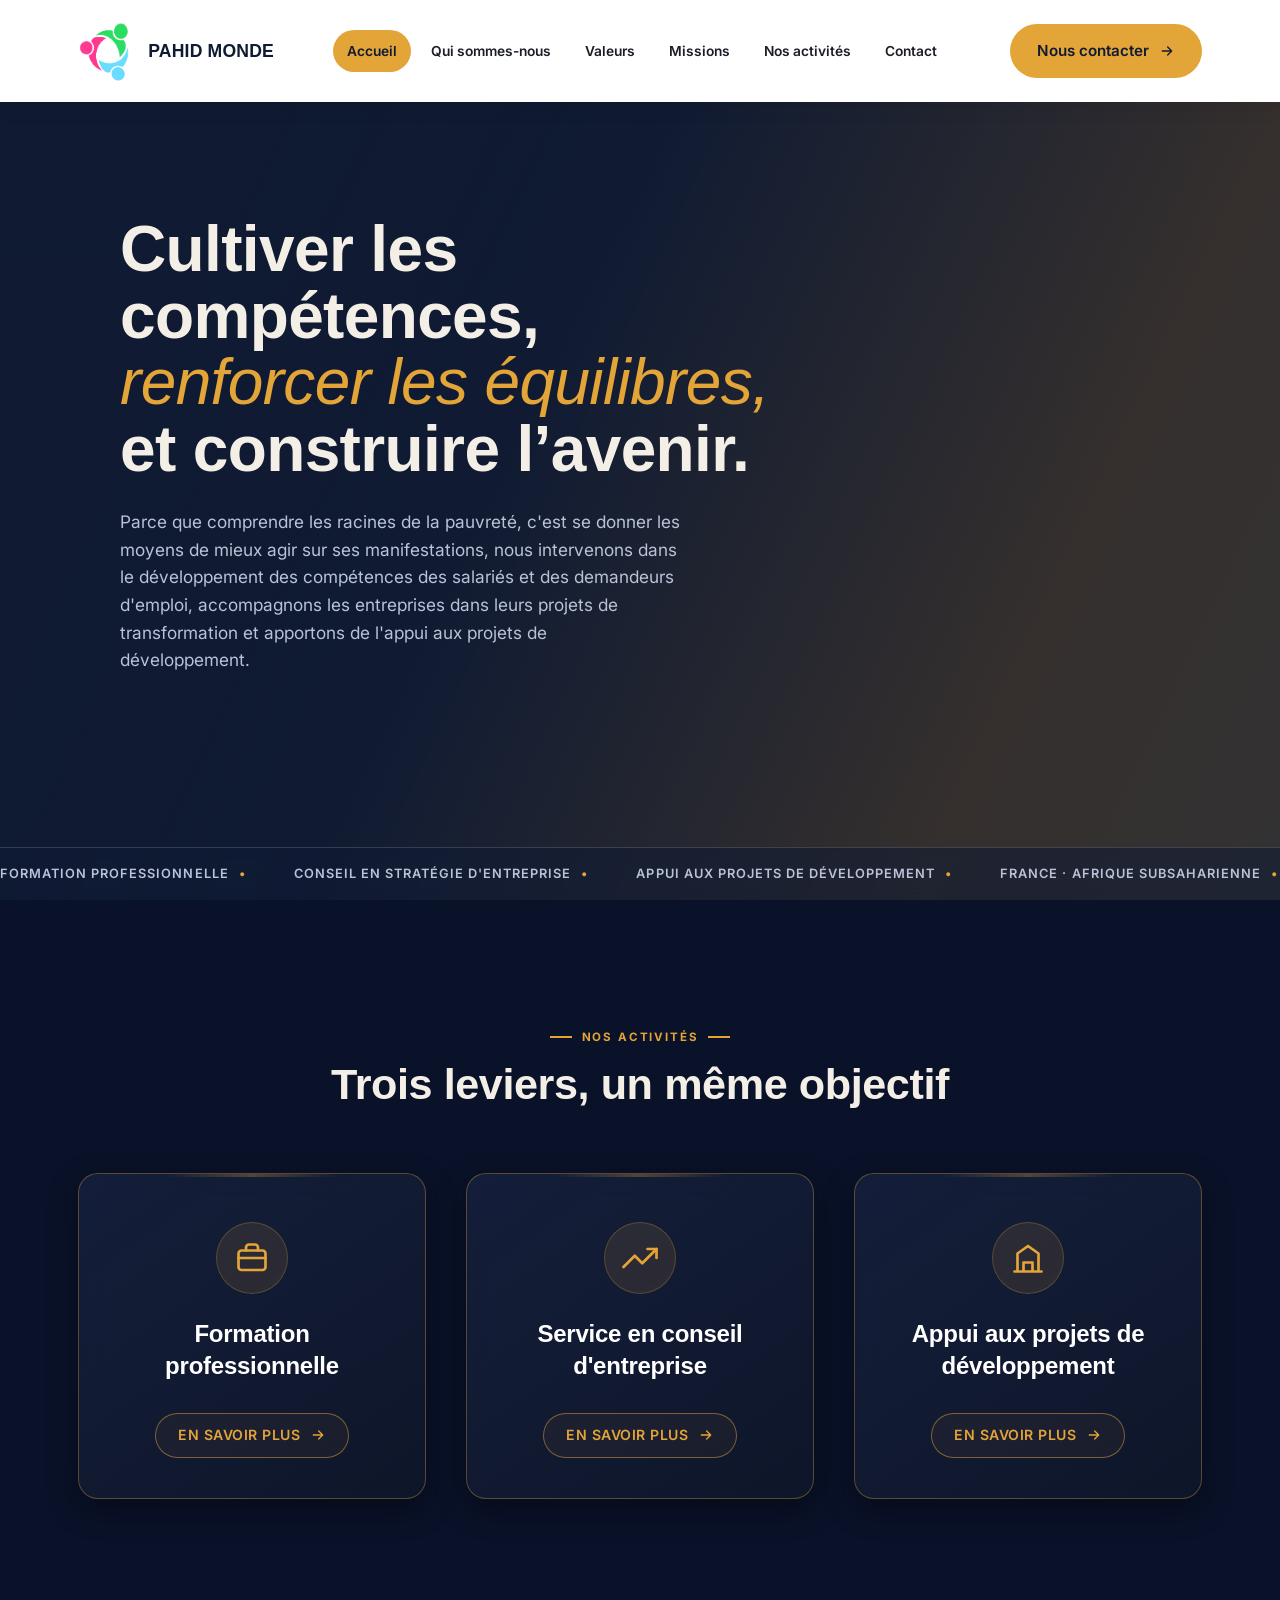
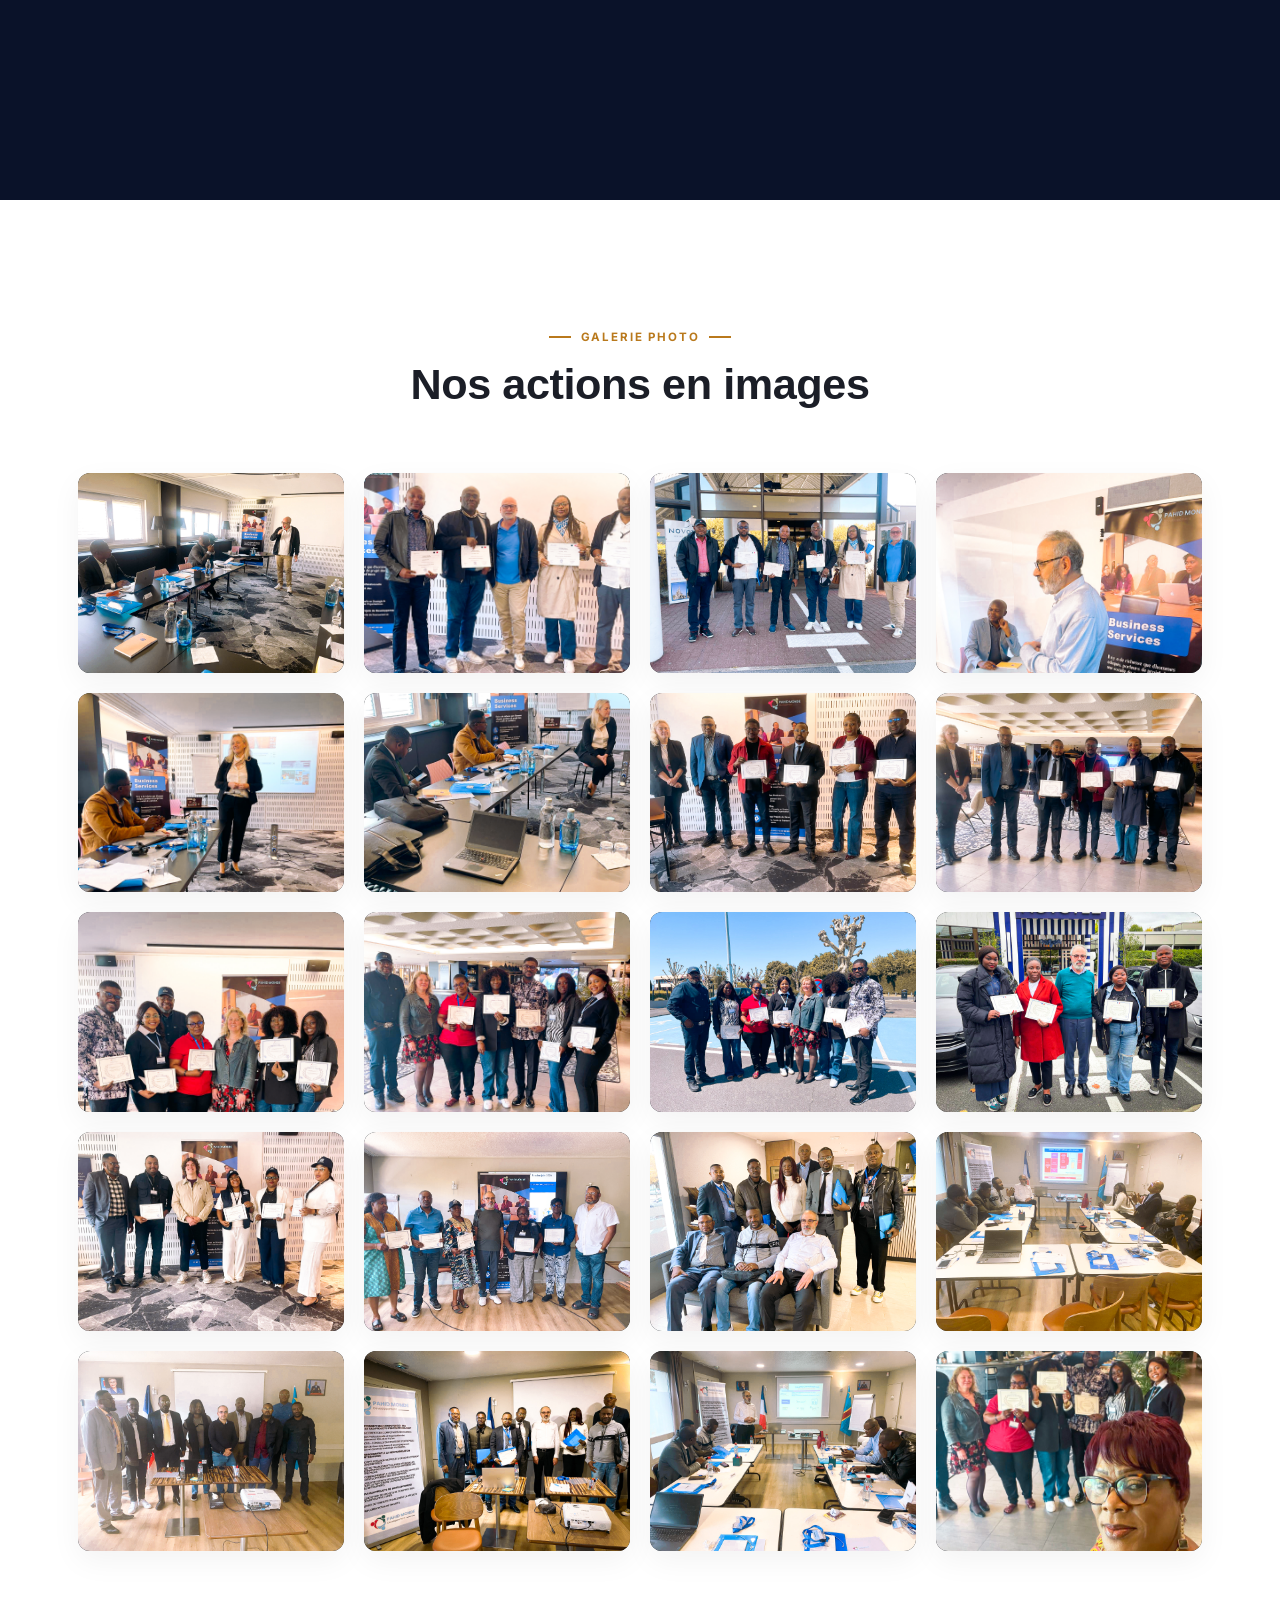
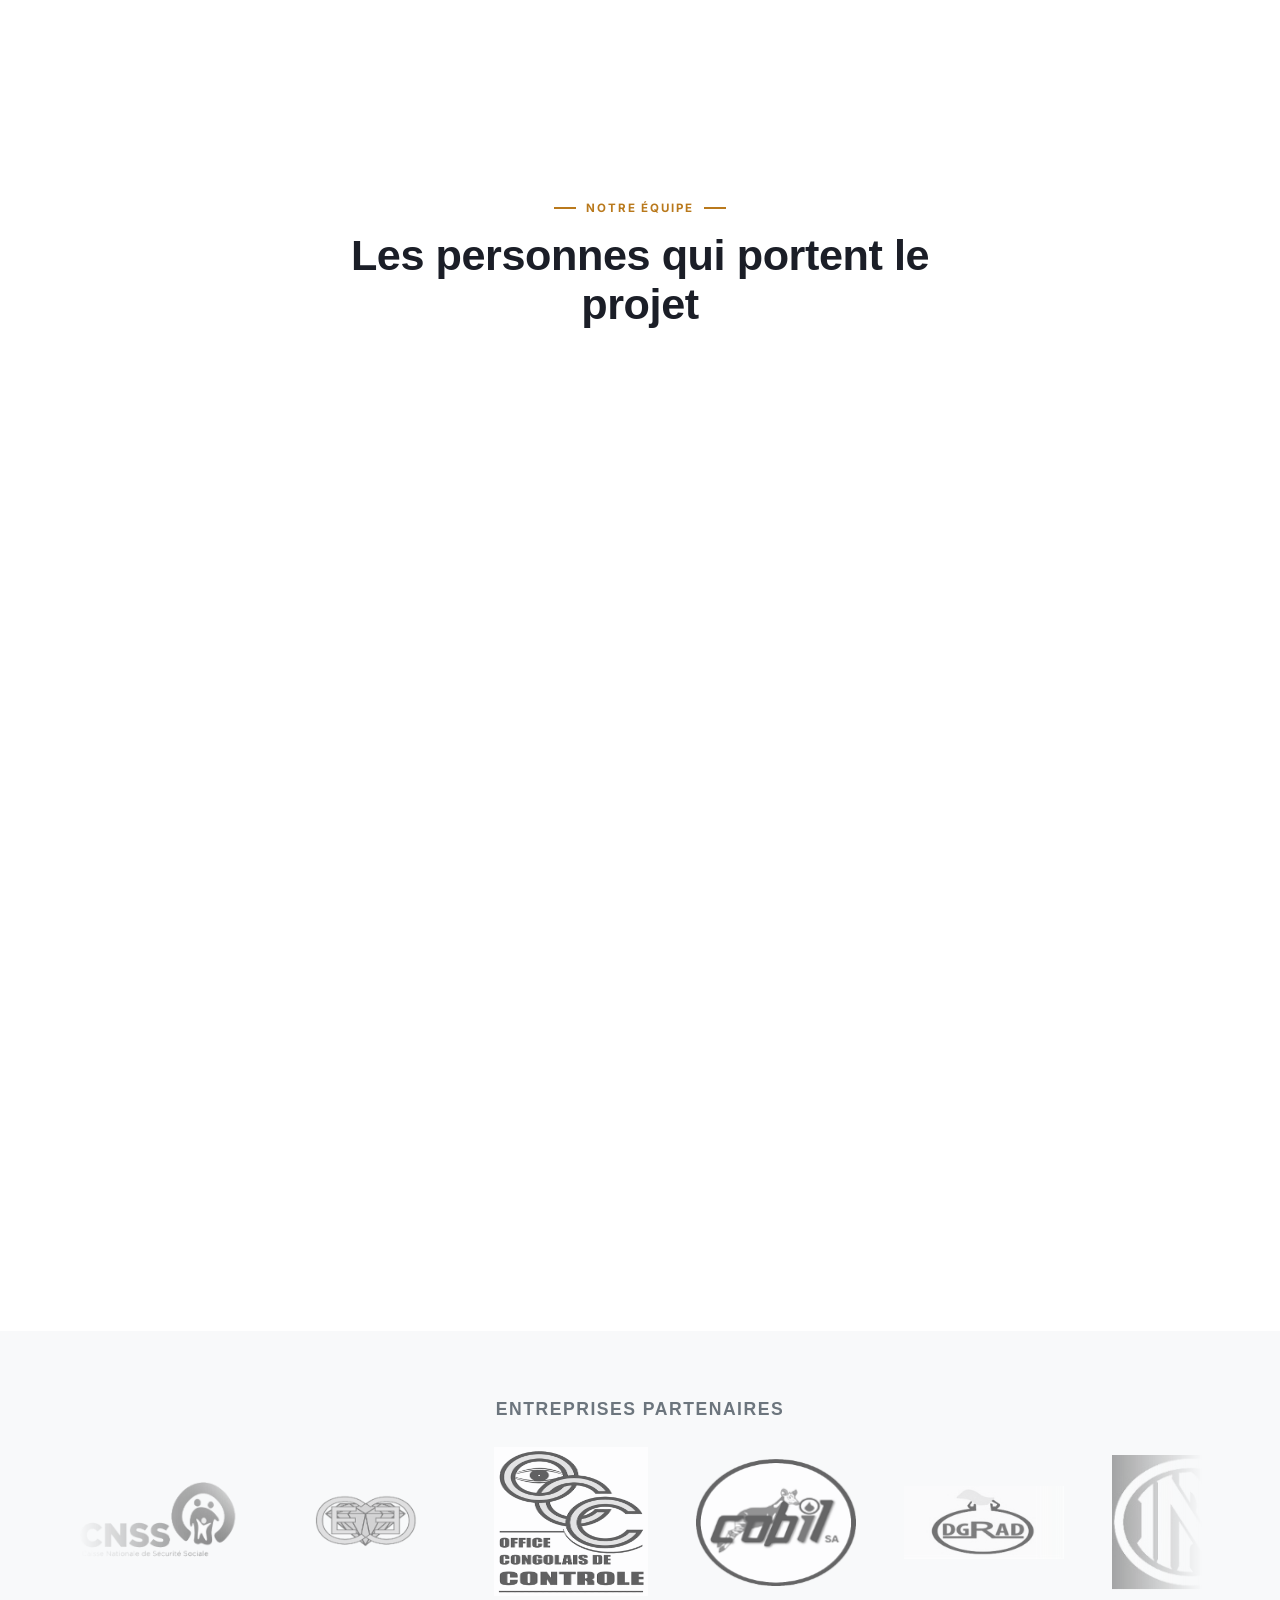
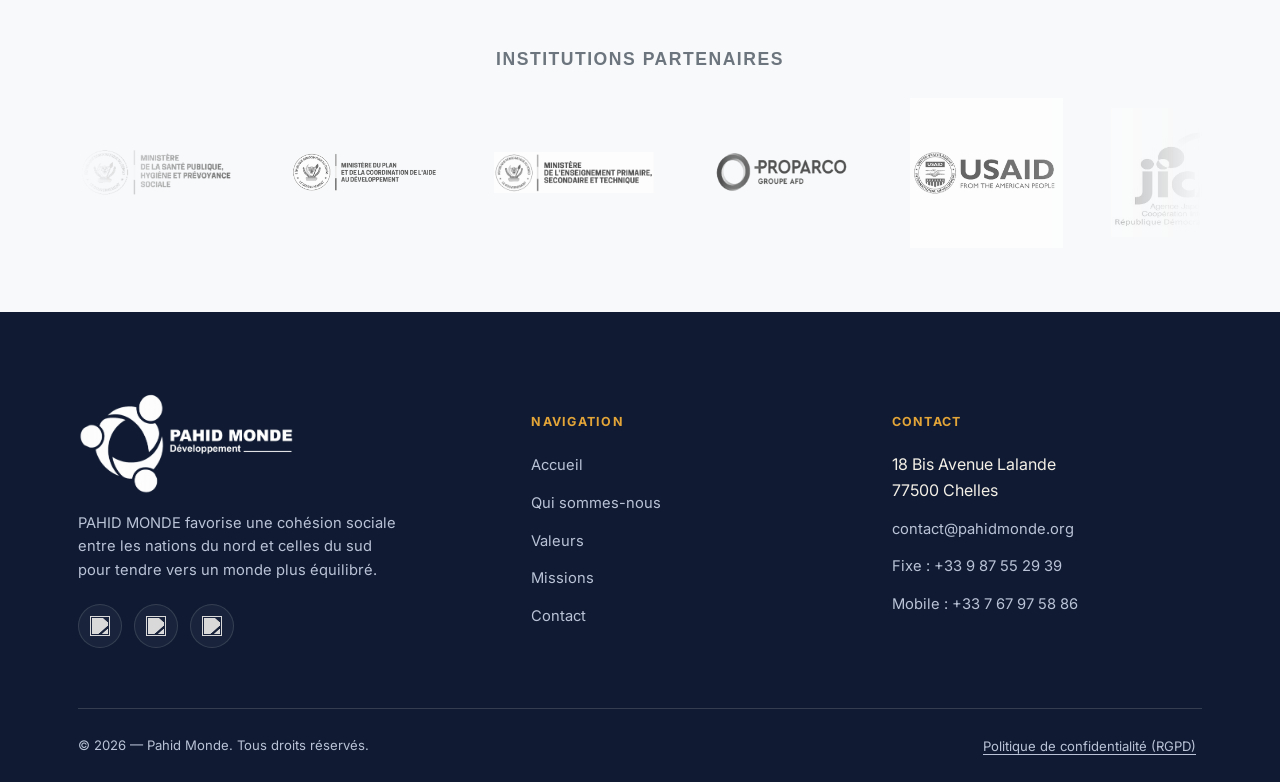
==== commit 599d6f87: "Update index.html" ====
--- a/index.html
+++ b/index.html
@@ -267,44 +267,6 @@
         </div>
       </a>
 
-    </div>
-  </div>
-</section>
-
-<!-- ============ À PROPOS ============ -->
-<section class="section" id="apropos">
-  <div class="container">
-    <div class="about-grid">
-      <div class="about-media reveal">
-        <img src="media/North-southpahid_343232537.mp4" alt="Présentation de Pahid Monde">
-        <div class="about-badge">« Un monde de plus en plus équilibré et de moins en moins inégalitaire »</div>
-      </div>
-      <div class="about-text">
-        <span class="eyebrow reveal">À propos</span>
-        <h2 class="section__title reveal">Une cohésion sociale entre le Nord et le Sud</h2>
-        <p class="reveal">PAHID MONDE Association favorise une cohésion sociale entre les nations du nord et celles du sud pour tendre vers un monde de plus en plus équilibré et de moins en moins inégalitaire.</p>
-        <p class="reveal">Notre engagement &amp; mission consistent à mutualiser les compétences et capacités de chacun pour créer des programmes durables qui permettent de relever l'ensemble des défis de notre ère.</p>
-        <div class="pillars reveal-group">
-          <div class="pillar reveal">
-            <div class="pillar__icon">
-              <svg viewBox="0 0 24 24" fill="none" stroke="currentColor" stroke-width="1.8"><path d="M3 11.5 12 4l9 7.5" stroke-linecap="round" stroke-linejoin="round"/><path d="M5.5 10v9a1 1 0 0 0 1 1H10v-5.5a1 1 0 0 1 1-1h2a1 1 0 0 1 1 1V20h3.5a1 1 0 0 0 1-1v-9" stroke-linecap="round" stroke-linejoin="round"/></svg>
-            </div>
-            <div>
-              <h4>Un socle commun</h4>
-              <p>Association engagée pour une cohésion durable entre les territoires du nord et du sud.</p>
-            </div>
-          </div>
-          <div class="pillar reveal">
-            <div class="pillar__icon">
-              <svg viewBox="0 0 24 24" fill="none" stroke="currentColor" stroke-width="1.8"><circle cx="18" cy="5" r="2.6"/><circle cx="6" cy="12" r="2.6"/><circle cx="18" cy="19" r="2.6"/><path d="M8.3 10.7 15.7 6.3M8.3 13.3l7.4 4.4" stroke-linecap="round"/></svg>
-            </div>
-            <div>
-              <h4>Compétences partagées</h4>
-              <p>Mutualiser les compétences de chacun pour bâtir des programmes durables et efficaces.</p>
-            </div>
-          </div>
-        </div>
-      </div>
     </div>
   </div>
 </section>
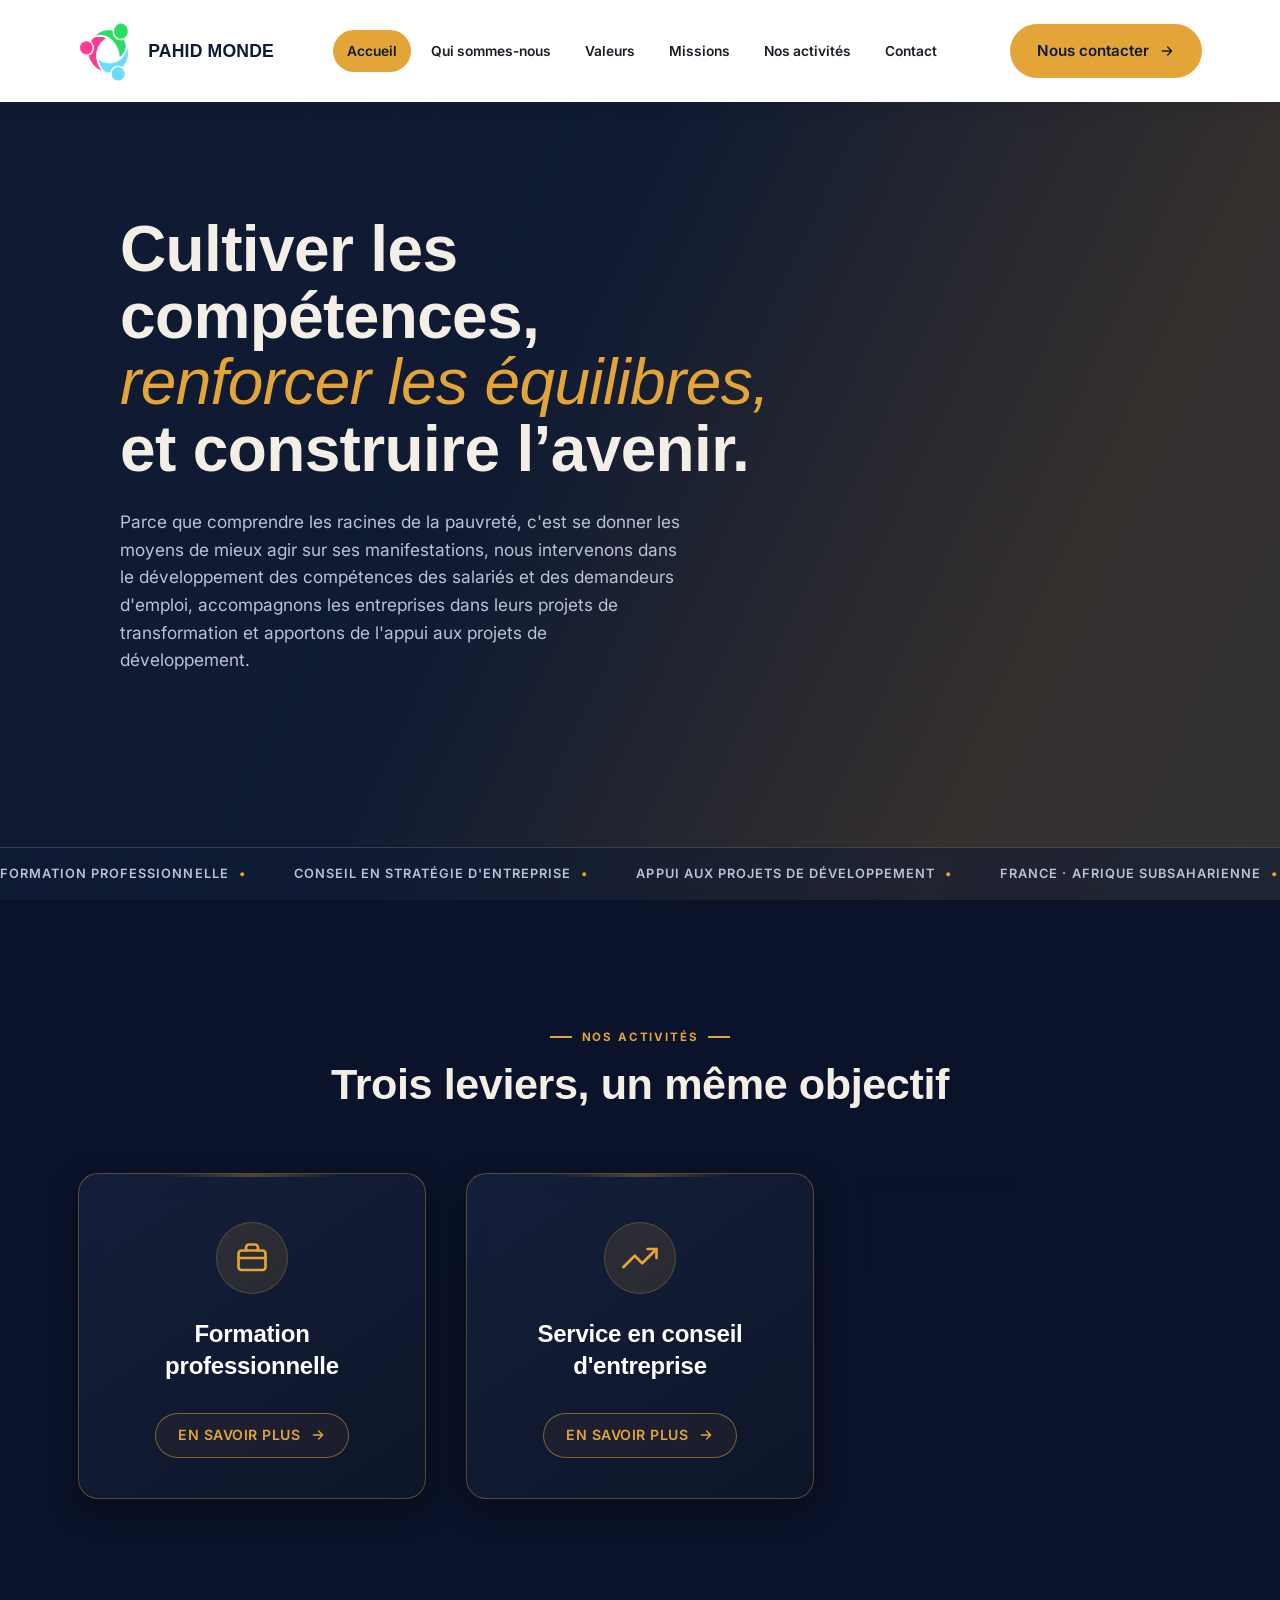
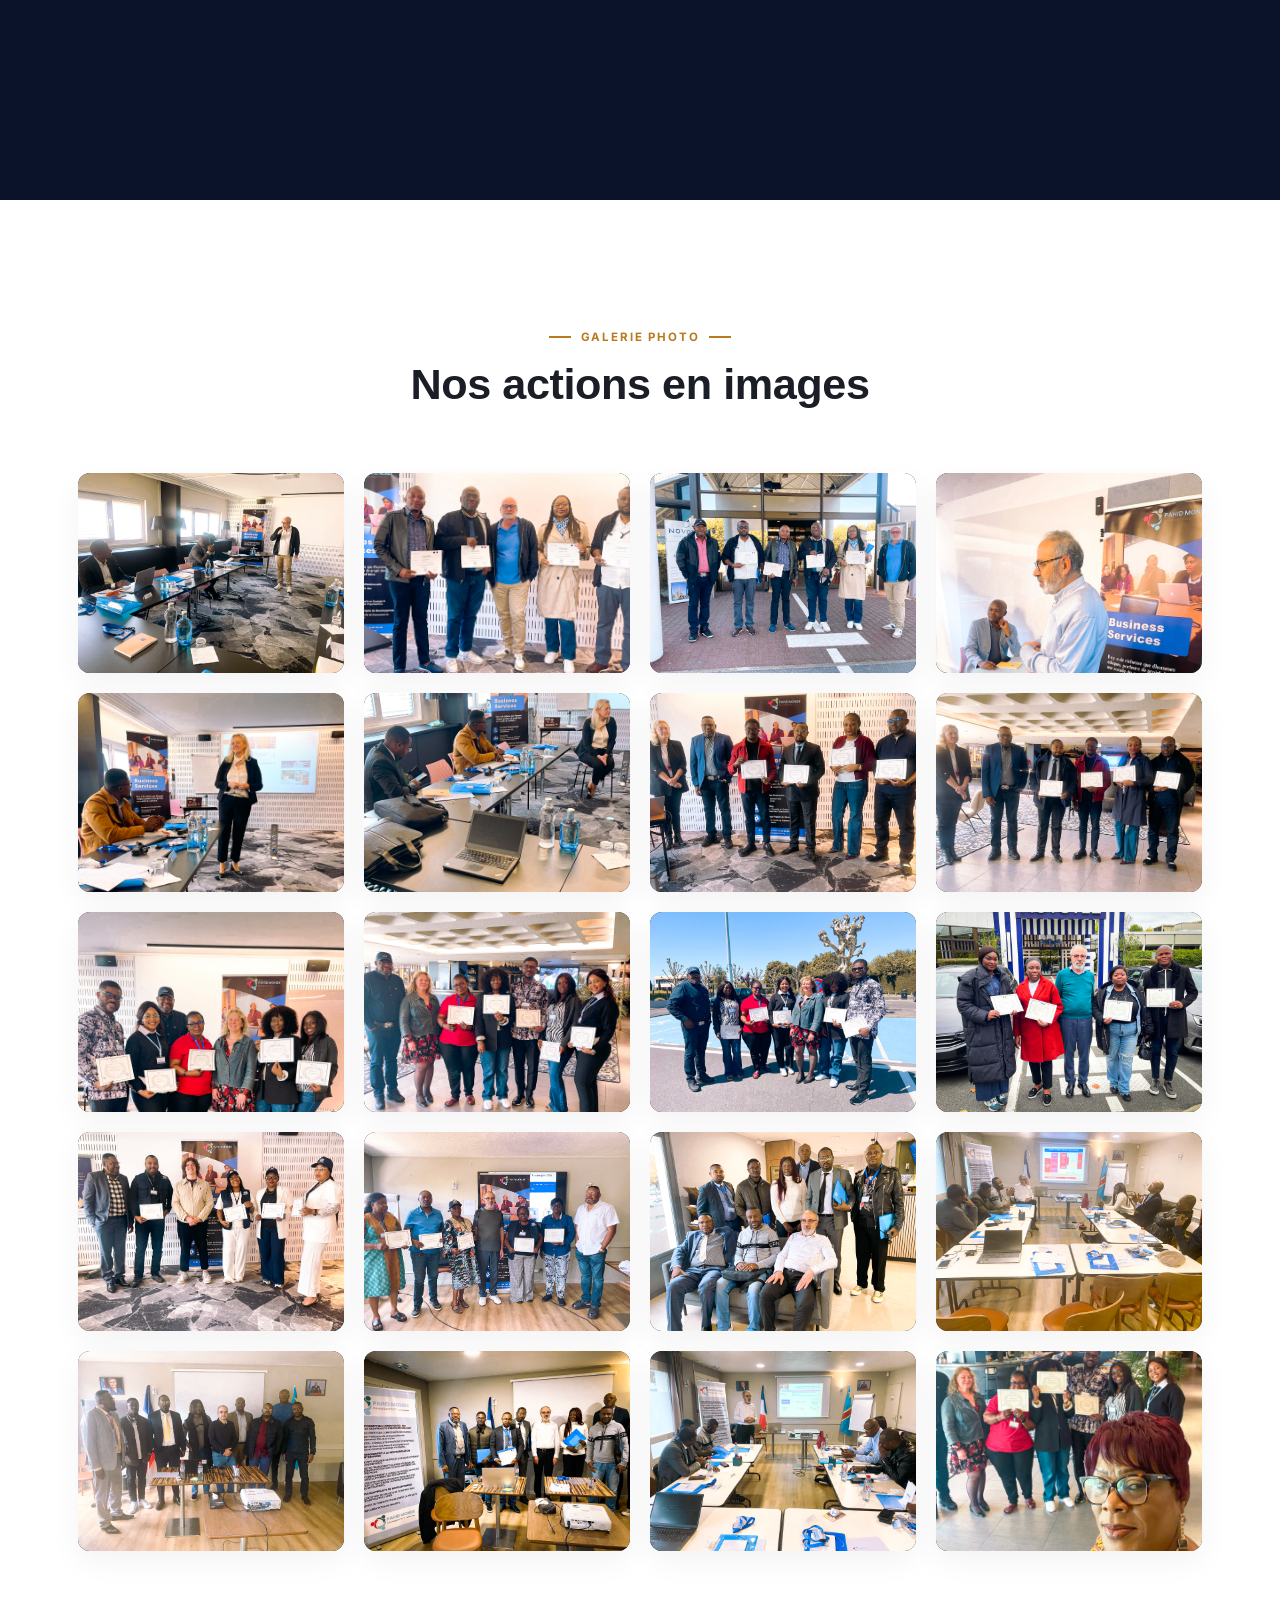
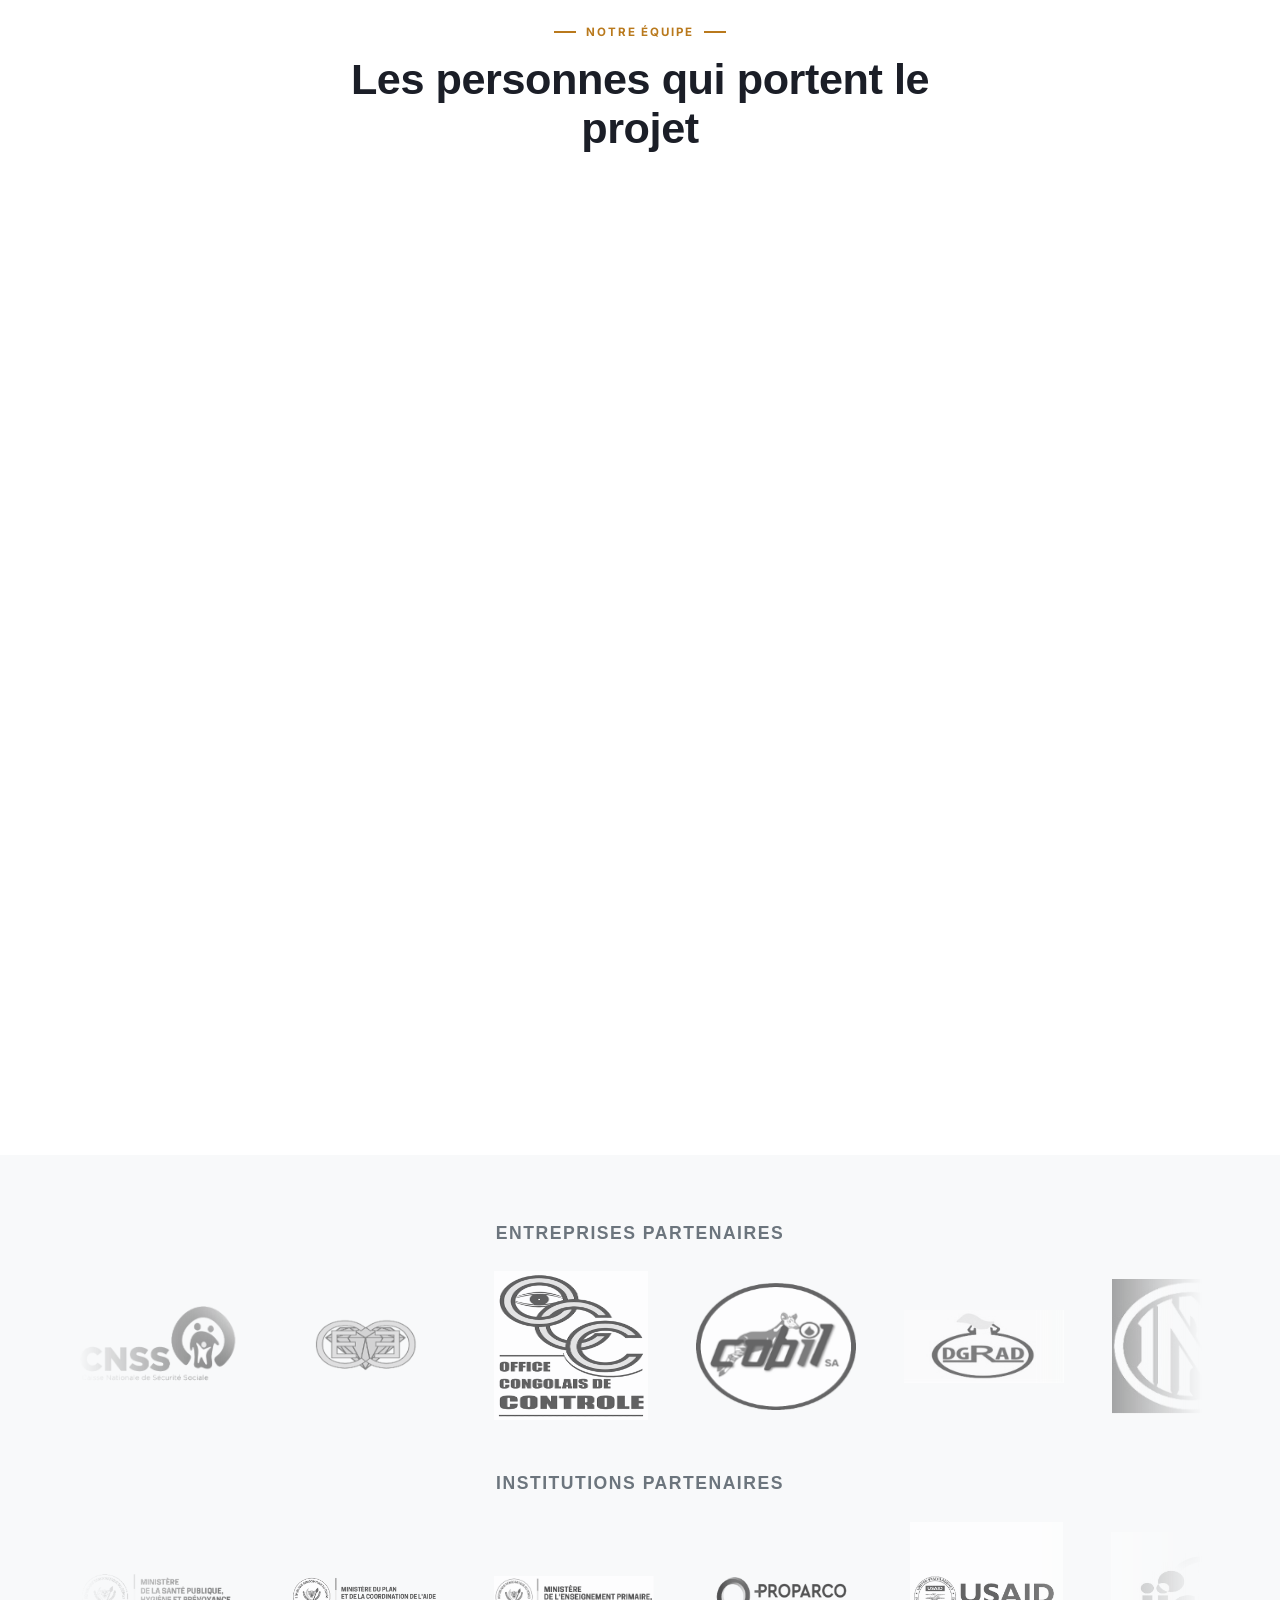
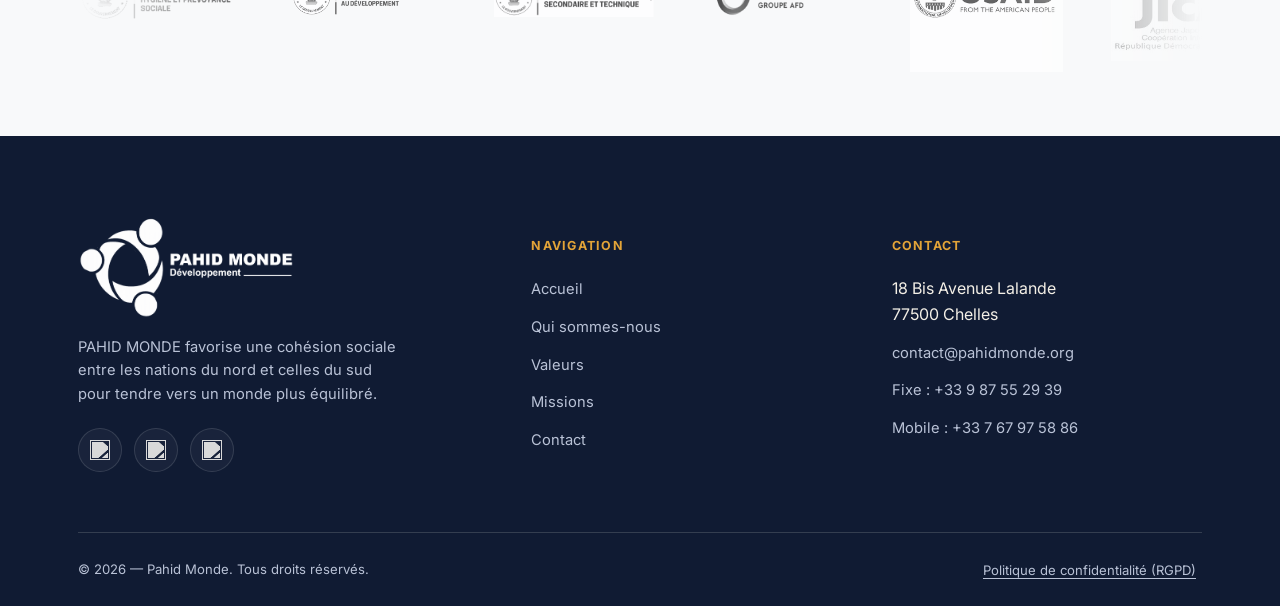
==== commit 1cada5f5: "Update index.html" ====
--- a/index.html
+++ b/index.html
@@ -124,6 +124,15 @@
       max-width: 720px;
     }
   }
+  /* Réduction de l'espace entre la galerie photo et l'équipe */
+#galerie {
+  padding-bottom: 2rem !important; /* Réduit l'espace sous la galerie */
+}
+
+#equipe {
+  padding-top: 2rem !important;    /* Réduit l'espace au-dessus de l'équipe */
+}
+
 </style>
 </head>
 <body>
--- a/css/style.css
+++ b/css/style.css
@@ -619,7 +619,7 @@
   width: 100%;
   height: 100%;
   background-color: rgba(11, 19, 42, 0.70);
-  backdrop-filter: blur(5px);
+  
 }
 
 .section--video-bg .container {
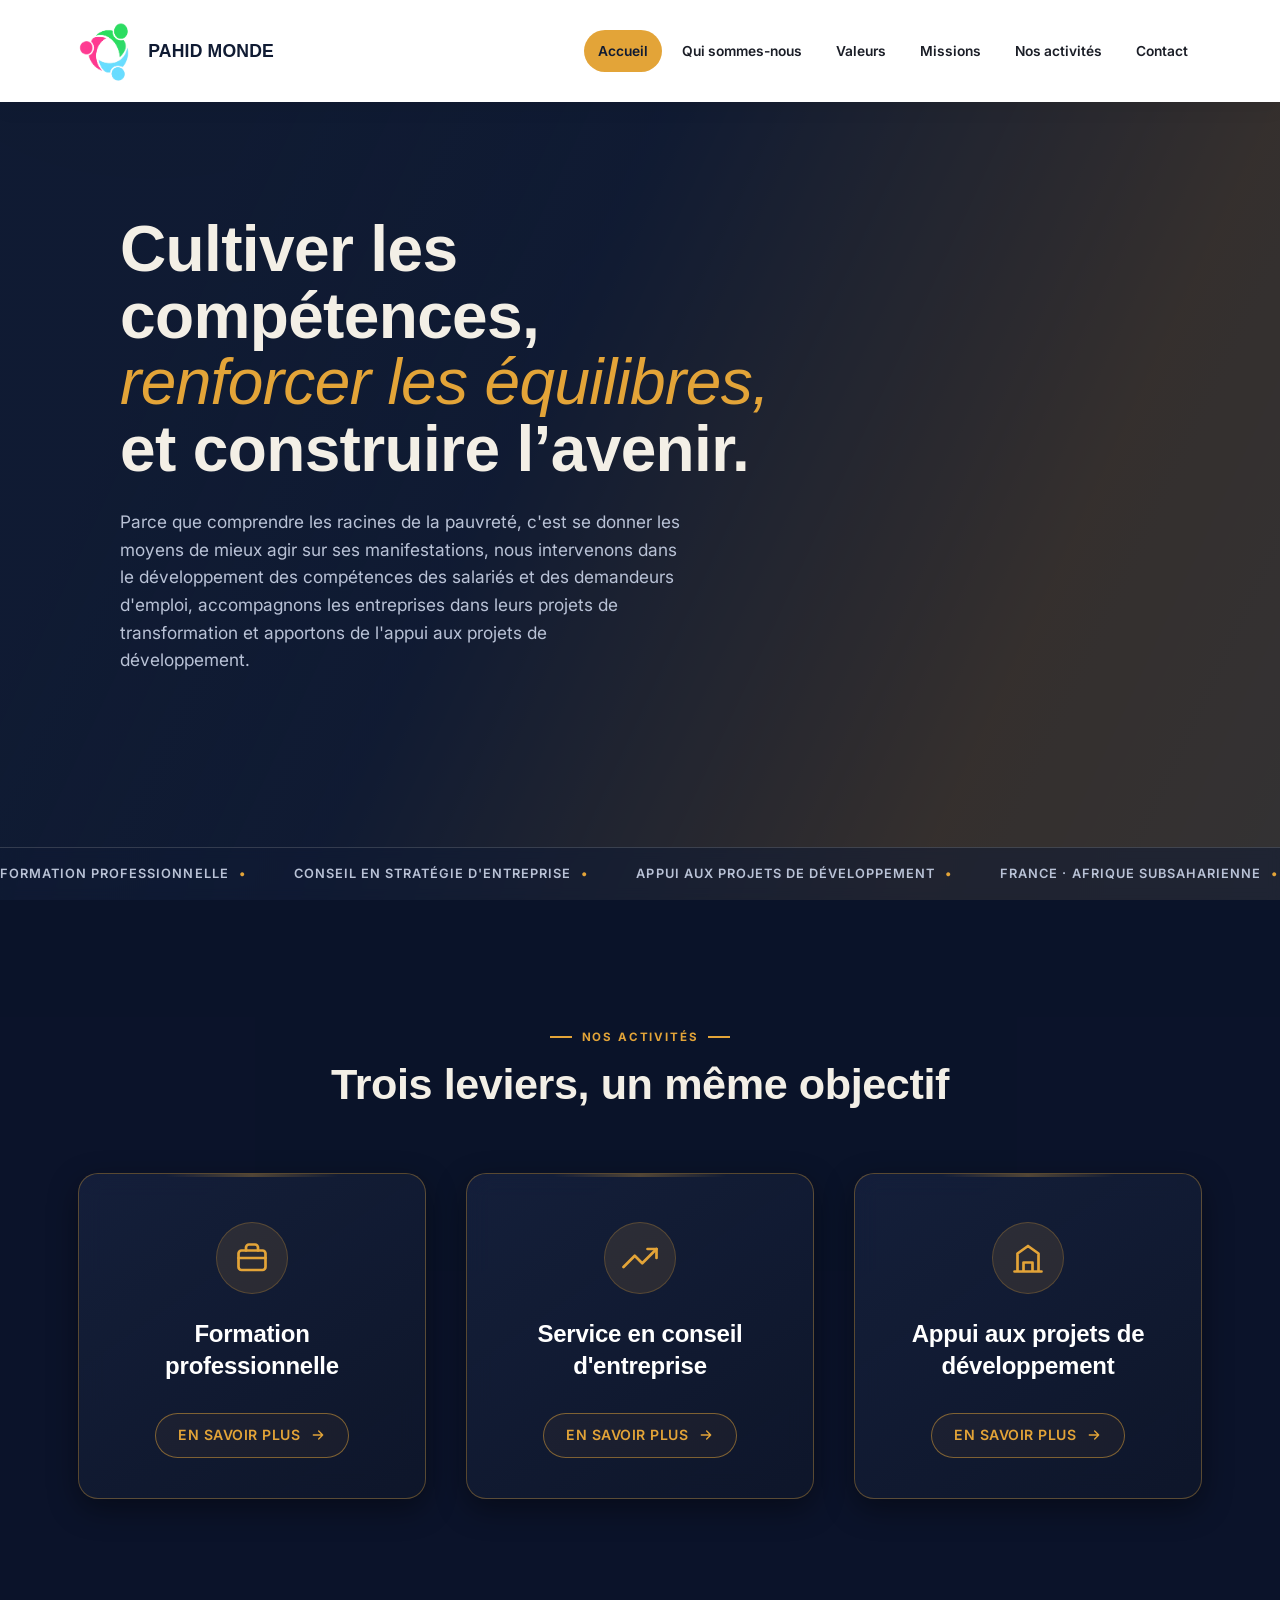
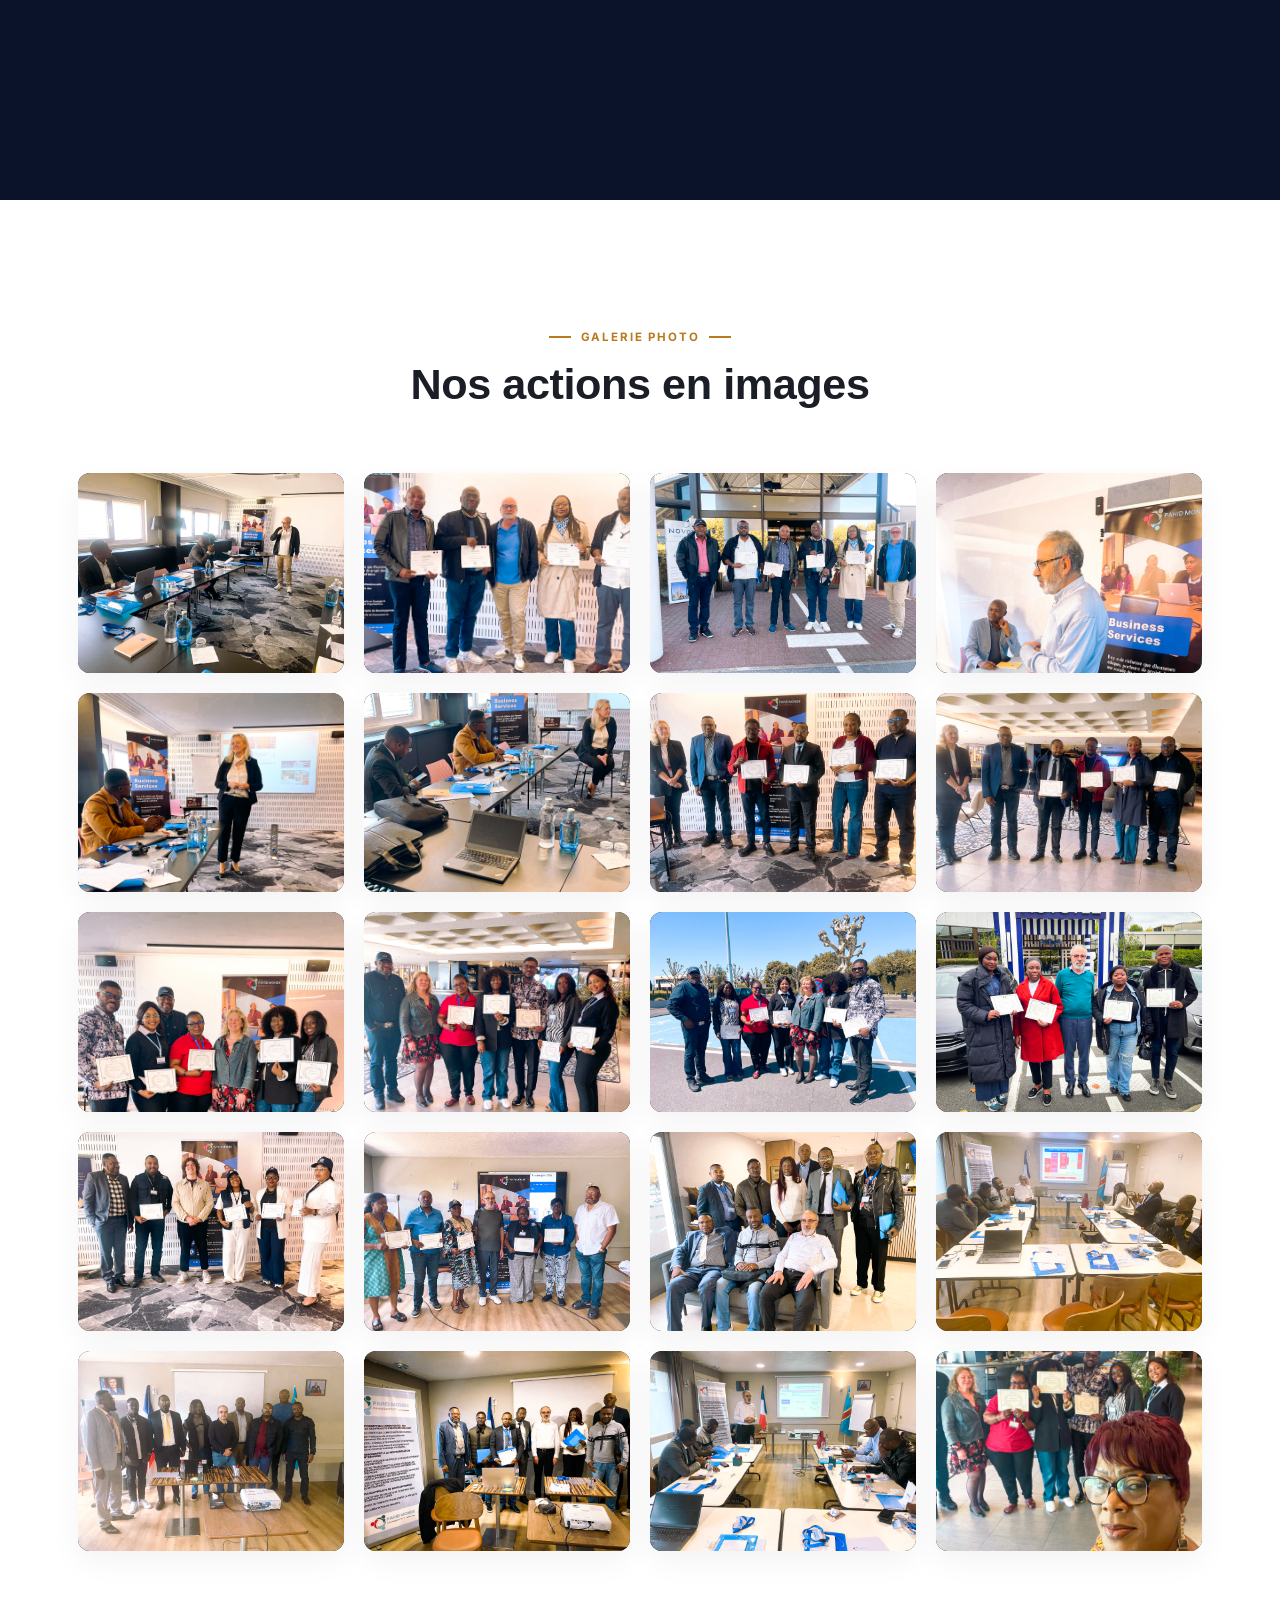
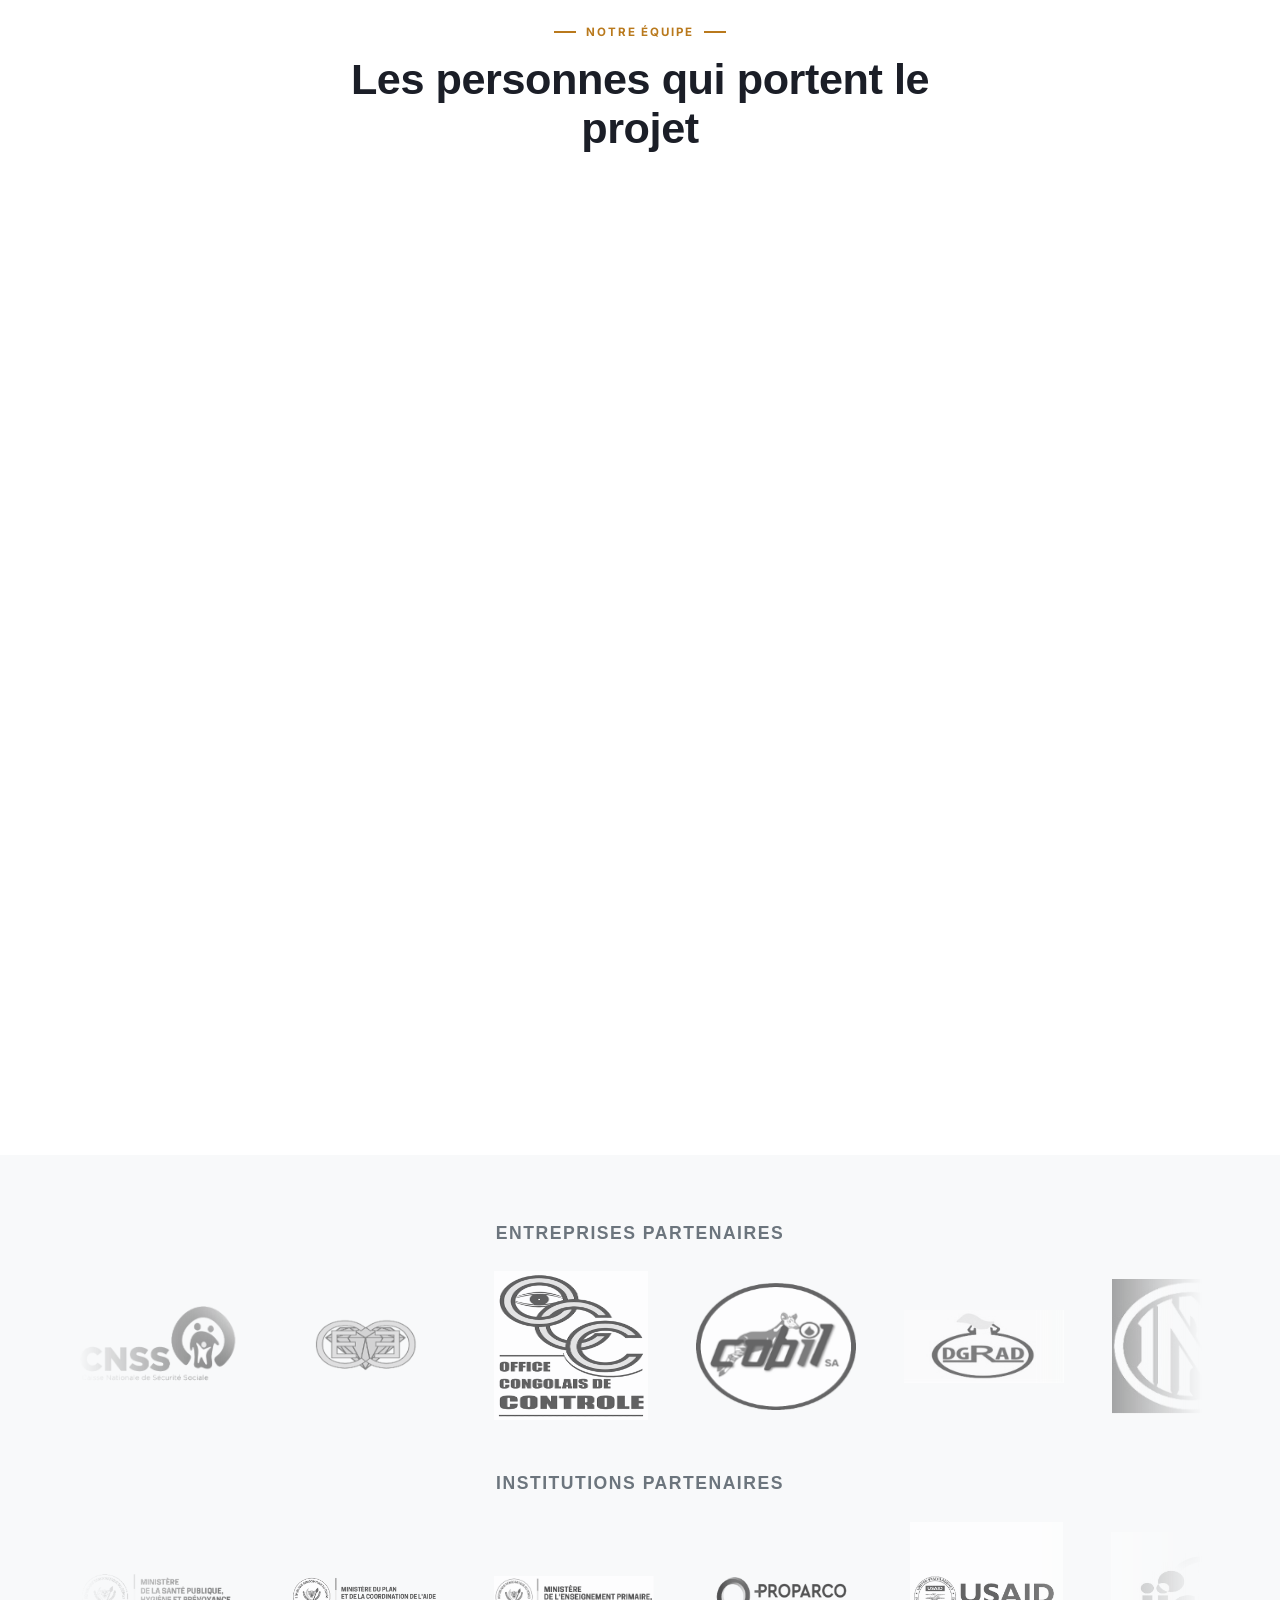
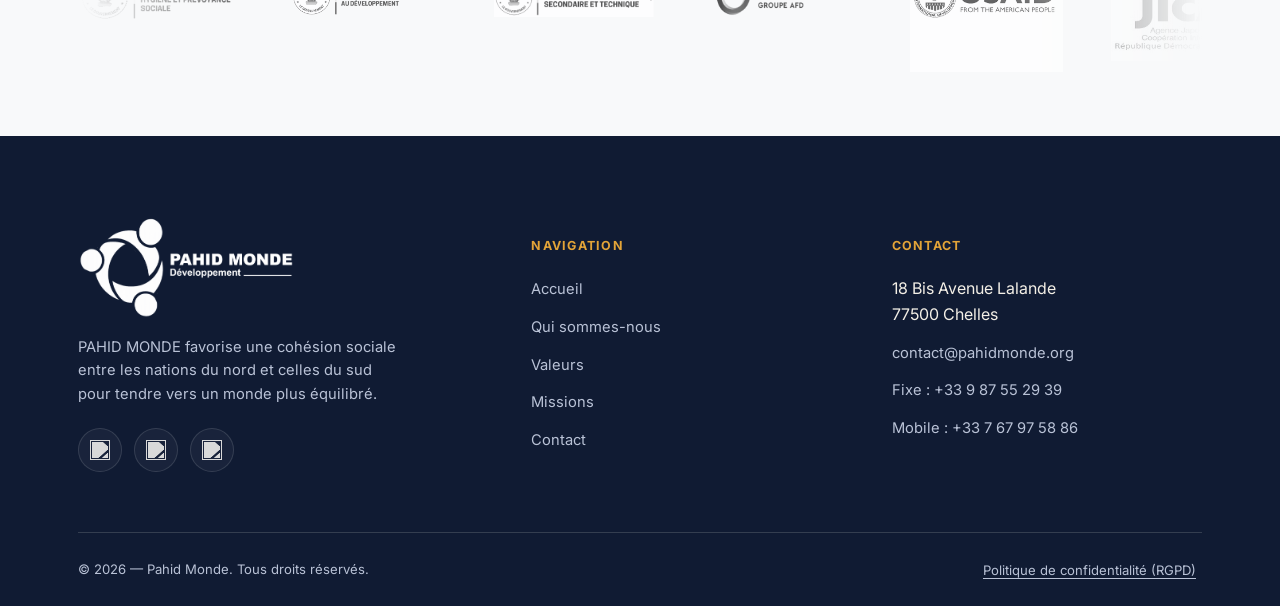
==== commit 84203a2d: "Add files via upload" ====
--- a/index.html
+++ b/index.html
@@ -159,15 +159,6 @@
       <li><a href="index.html#activites">Nos activités</a></li>
       <li><a href="contact.html">Contact</a></li>
     </ul>
-
-    <div class="nav__cta">
-      <a href="contact.html" class="btn btn--gold">
-        Nous contacter
-        <svg viewBox="0 0 24 24" fill="none" stroke="currentColor" stroke-width="2" width="16" height="16">
-          <path d="M5 12h14M13 6l6 6-6 6" stroke-linecap="round" stroke-linejoin="round"/>
-        </svg>
-      </a>
-    </div>
   </nav>
 </header>
 
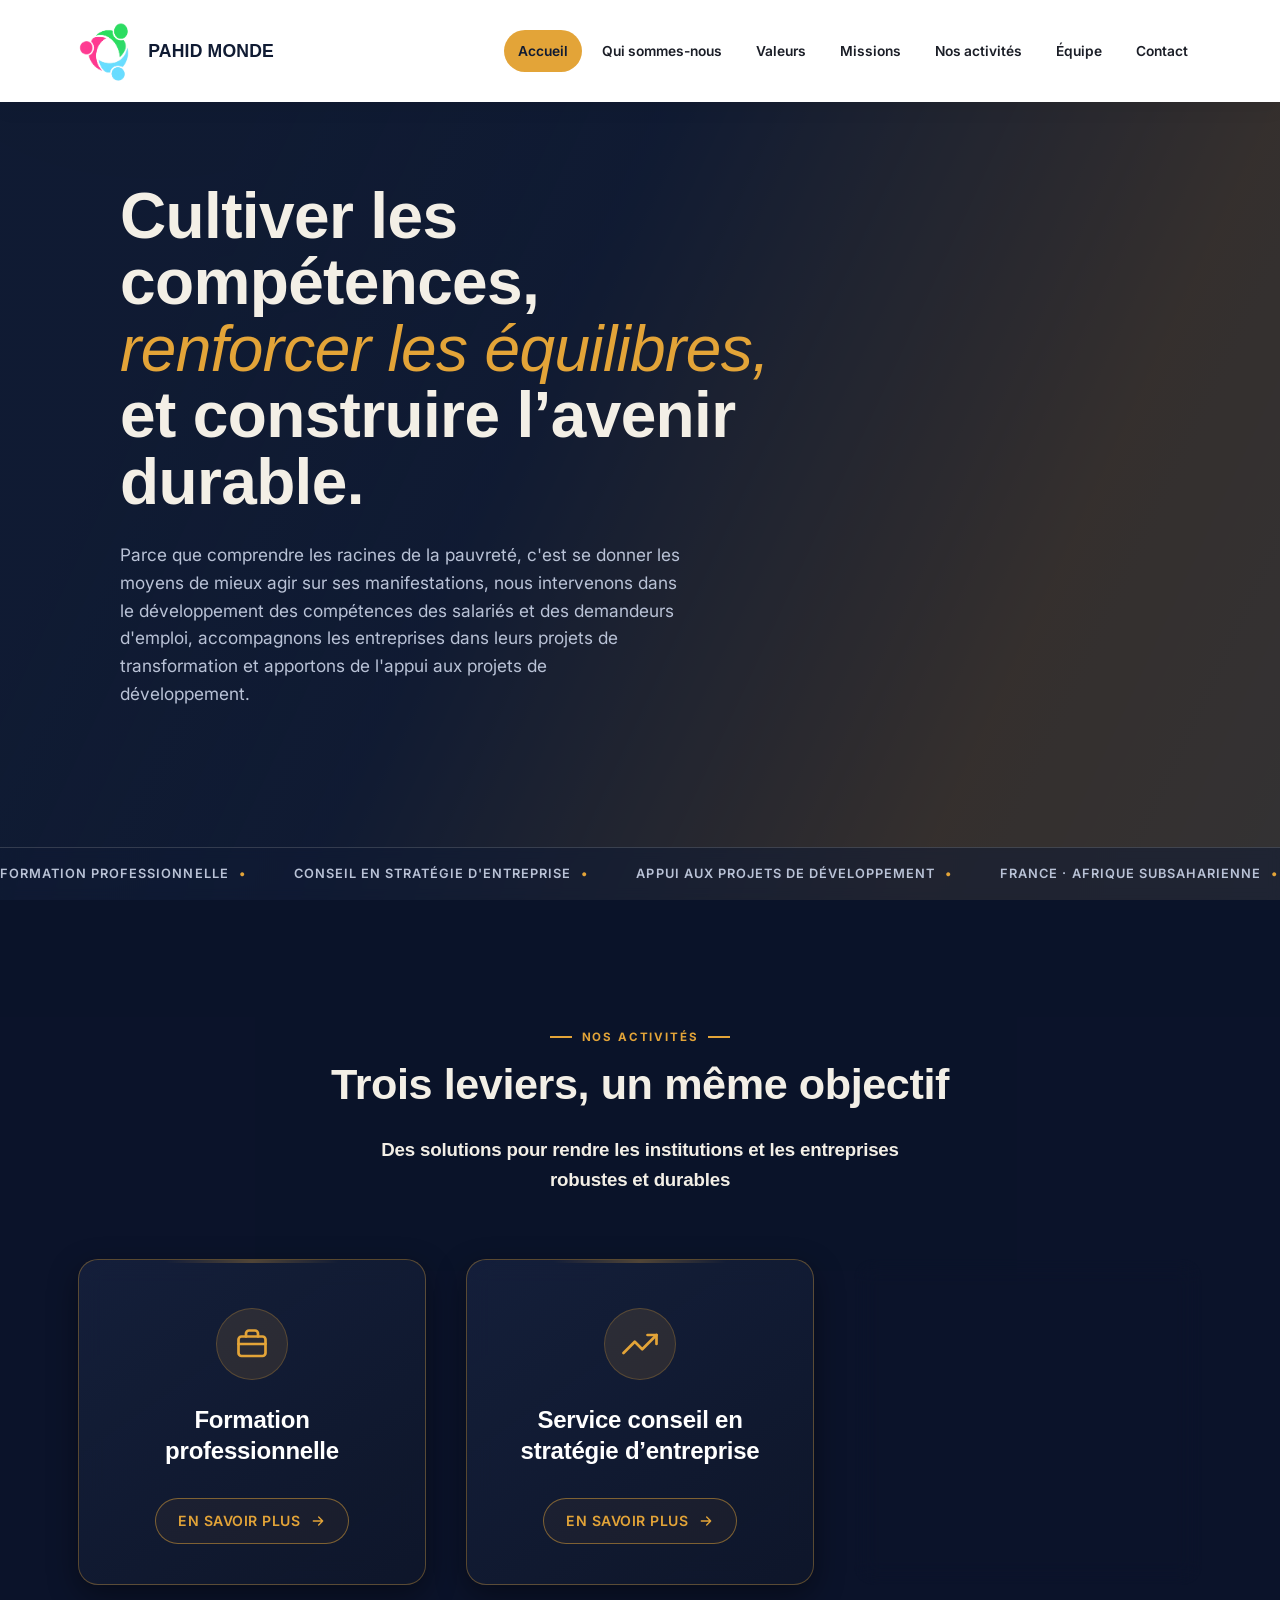
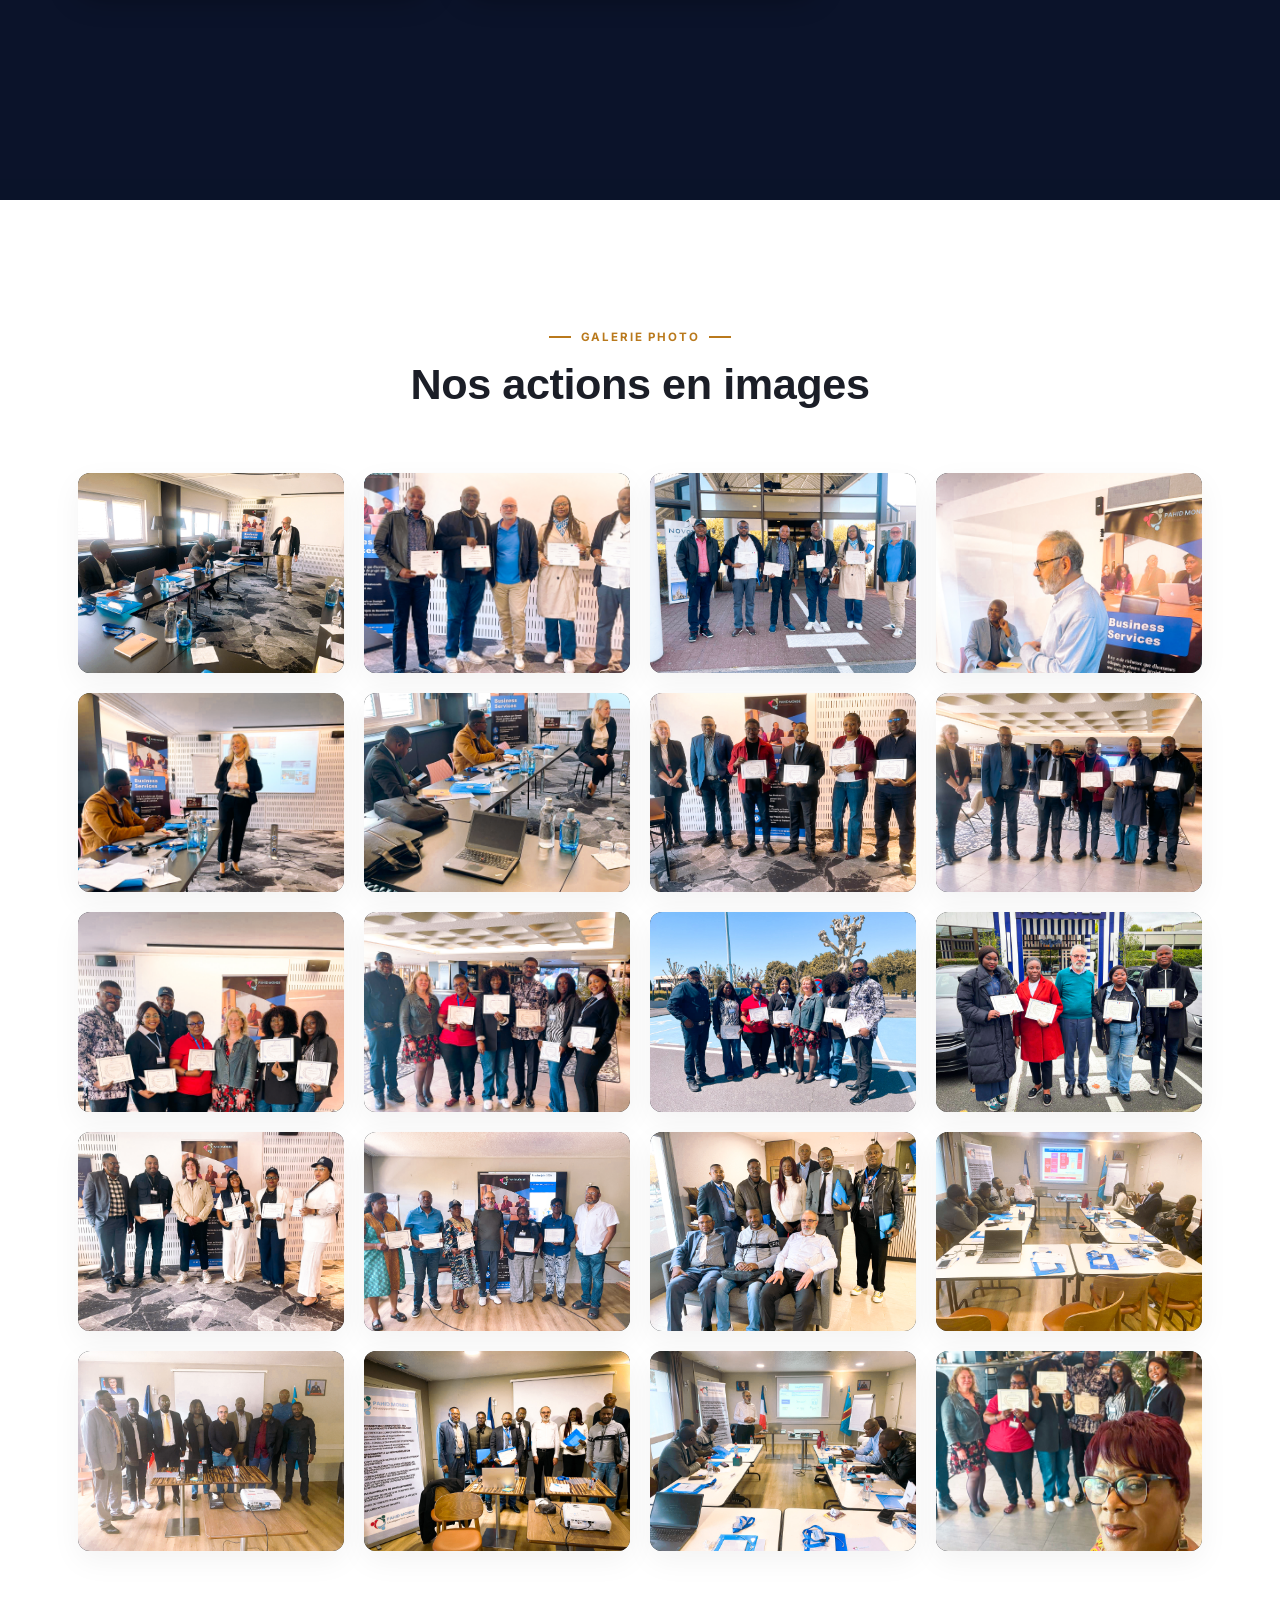
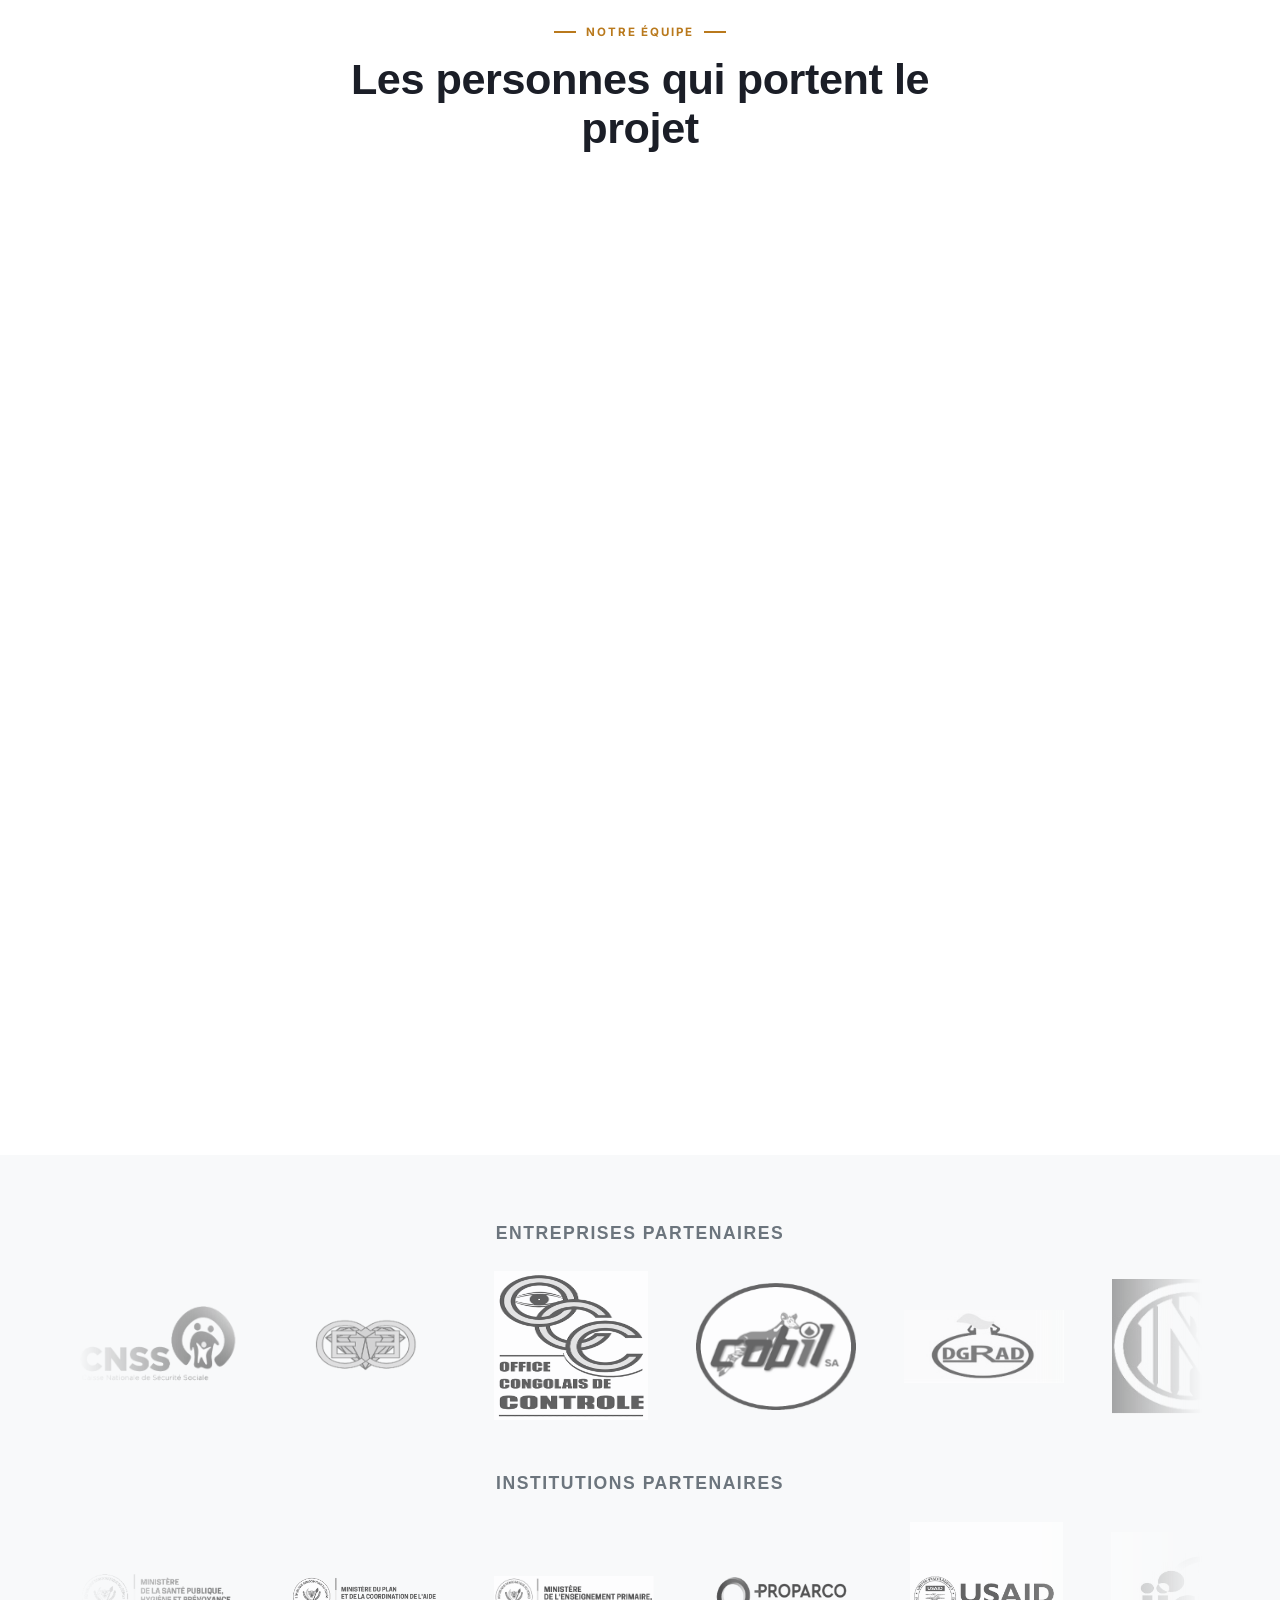
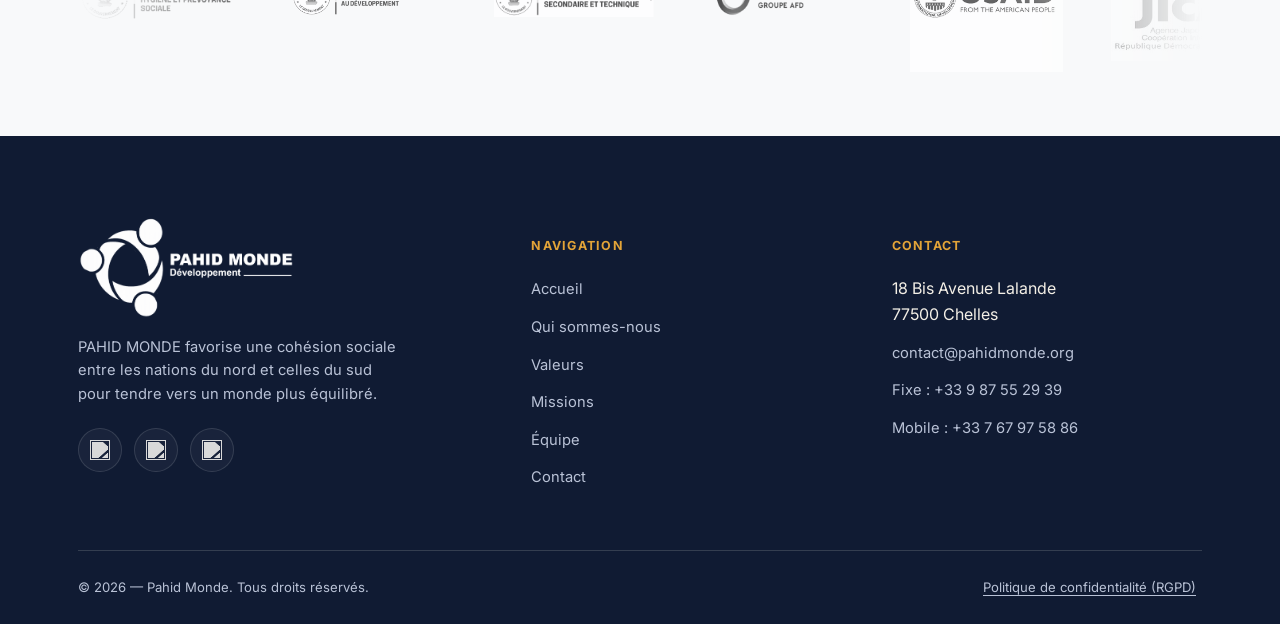
==== commit 5a820aa4: "Add files via upload" ====
--- a/index.html
+++ b/index.html
@@ -138,31 +138,26 @@
 <body>
 
 <!-- ============ HEADER ============ -->
-  <header class="site-header">
+<header class="site-header">
   <nav class="nav container">
     <a href="index.html" class="nav__logo">
       <img src="media/FAVicon.png" alt="Logo Pahid Monde" class="nav__logo-img">
       <span>PAHID MONDE</span>
     </a>
-
     <button class="nav__toggle" aria-label="Ouvrir le menu" aria-expanded="false">
-      <svg viewBox="0 0 24 24" fill="none" stroke="currentColor" stroke-width="1.8" width="22" height="22">
-        <path d="M3 6h18M3 12h18M3 18h18" stroke-linecap="round"/>
-      </svg>
+      <svg viewBox="0 0 24 24" fill="none" stroke="currentColor" stroke-width="1.8" width="20" height="20"><path d="M3 6h18M3 12h18M3 18h18" stroke-linecap="round"/></svg>
     </button>
-
     <ul class="nav__links">
       <li><a href="index.html">Accueil</a></li>
       <li><a href="a-propos.html">Qui sommes-nous</a></li>
       <li><a href="valeurs.html">Valeurs</a></li>
       <li><a href="missions.html">Missions</a></li>
       <li><a href="index.html#activites">Nos activités</a></li>
+      <li><a href="equipe.html" class="active">Équipe</a></li>
       <li><a href="contact.html">Contact</a></li>
     </ul>
   </nav>
 </header>
-
-
 <!-- ============ HERO ============ -->
 <section class="hero">
   <div class="hero__bg">
@@ -175,7 +170,7 @@
     
     <!-- LADO ESQUERDO: Textos e Botões -->
     <div class="hero__text-block">
-      <h1 class="hero__title">Cultiver les compétences,<br><em>renforcer les équilibres,</em> et construire l’avenir.</h1>
+      <h1 class="hero__title">Cultiver les compétences,<br><em>renforcer les équilibres,</em> et construire l’avenir durable.</h1>
       <p class="hero__lead">Parce que comprendre les racines de la pauvreté, c'est se donner les moyens de mieux agir sur ses manifestations, nous intervenons dans le développement des compétences des salariés et des demandeurs d'emploi, accompagnons les entreprises dans leurs projets de transformation et apportons de l'appui aux projets de développement.</p>
       <div class="hero__actions">
       </div>
@@ -211,7 +206,7 @@
   <div class="container">
     <div class="section__head center">
       <span class="eyebrow">Nos activités</span>
-      <h2 class="section__title">Trois leviers, un même objectif</h2>
+      <h2 class="section__title">Trois leviers, un même objectif</h2><br><h3>Des solutions pour rendre les institutions et les entreprises<br> robustes et durables</h3>
     </div>
 
     <!-- Grille de cartes cliquables sans description -->
@@ -242,7 +237,7 @@
             <polyline points="17 6 23 6 23 12" stroke-linecap="round" stroke-linejoin="round"/>
           </svg>
         </div>
-        <h3 class="activity-card__title">Service en conseil d'entreprise</h3>
+        <h3 class="activity-card__title">Service conseil en stratégie d’entreprise</h3>
         <div class="activity-card__action">
           <span>En savoir plus</span>
           <svg viewBox="0 0 24 24" fill="none" stroke="currentColor" stroke-width="2">
@@ -332,11 +327,6 @@
         <h4>Jean Philippe Prat</h4>
         <span class="role">Formateur et Expert</span>
       </div>
-      <div class="team-card reveal">
-        <div class="team-photo"><img src="https://www.pahidmonde.org/assets/img/team/Vincent_Gosty_Formateur_et_Expert-t3_XSSn.jpg" alt="Vincent Gosty"></div>
-        <h4>Vincent Gosty</h4>
-        <span class="role">Formateur et Expert</span>
-      </div>
     </div>
   </div>
 </section>
@@ -433,6 +423,7 @@
           <li><a href="a-propos.html">Qui sommes-nous</a></li>
           <li><a href="valeurs.html">Valeurs</a></li>
           <li><a href="missions.html">Missions</a></li>
+          <li><a href="equipe.html">Équipe</a></li>
           <li><a href="contact.html">Contact</a></li>
         </ul>
       </div>
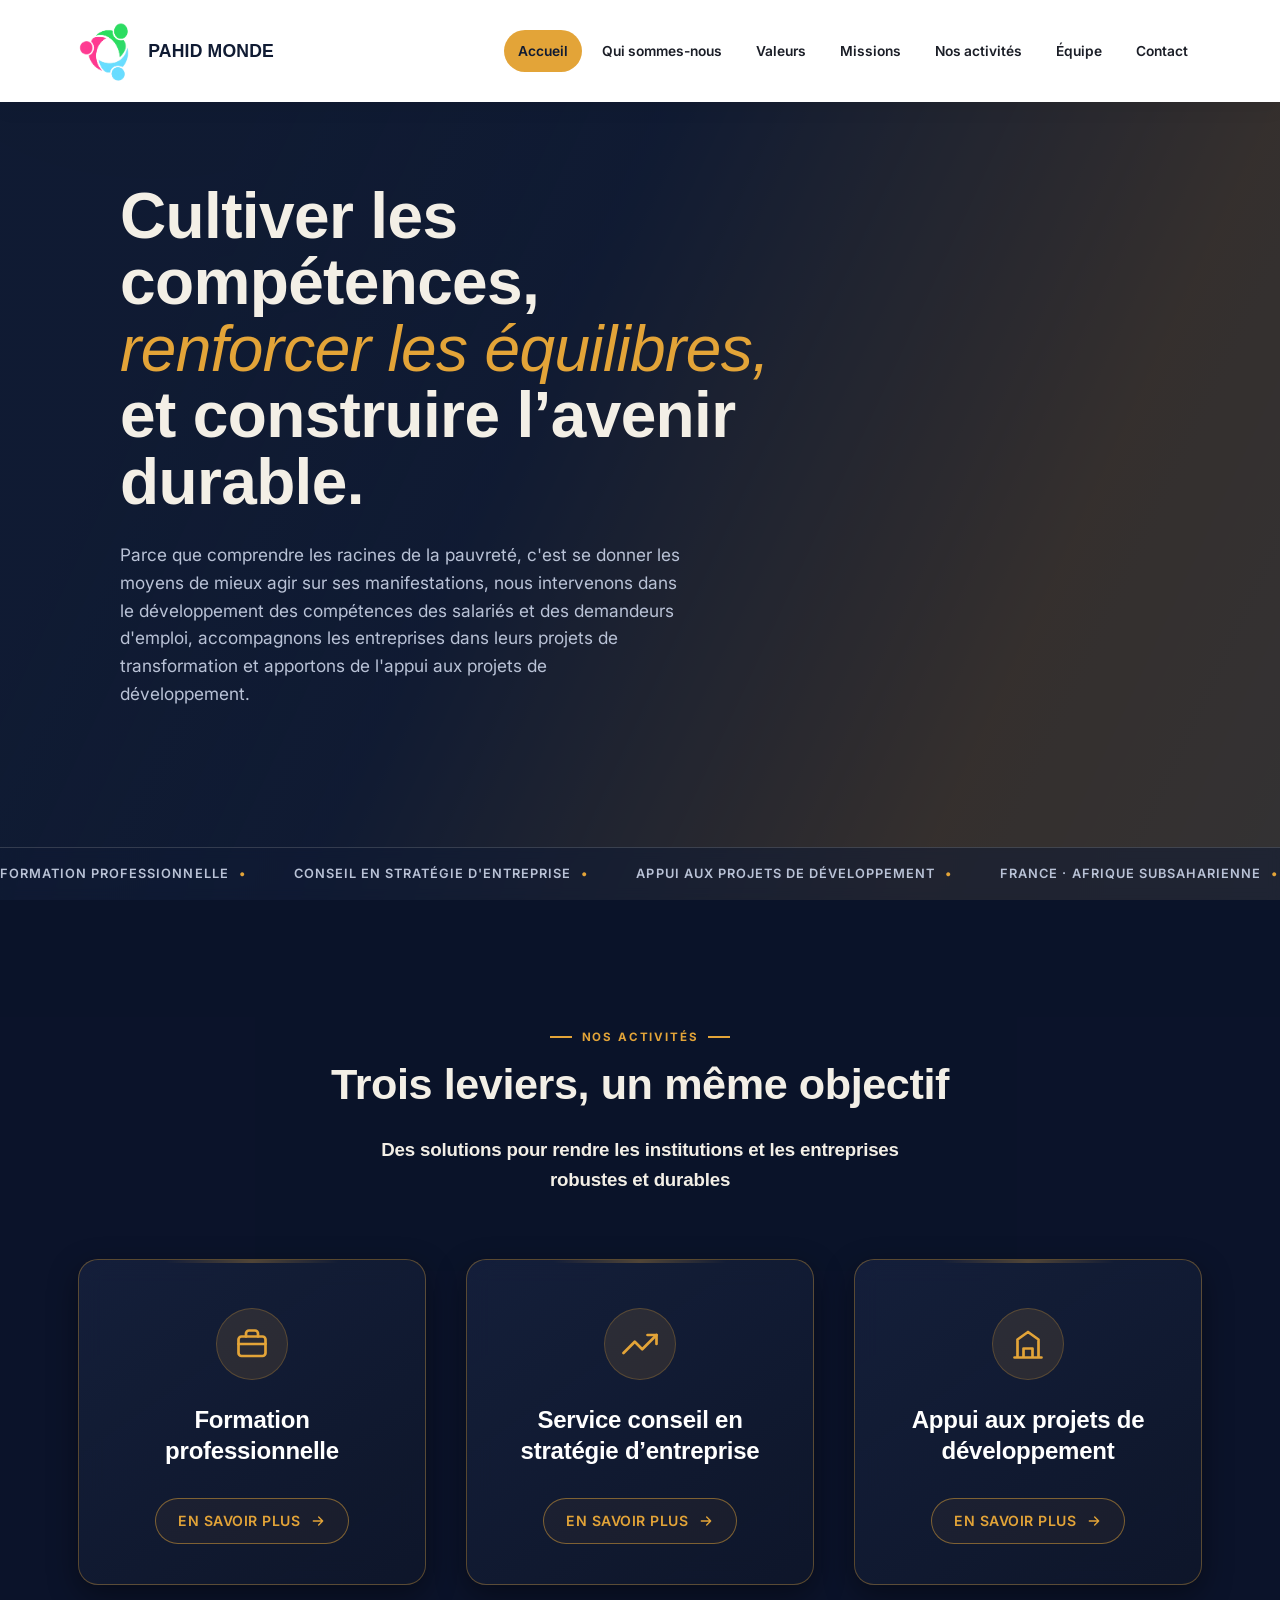
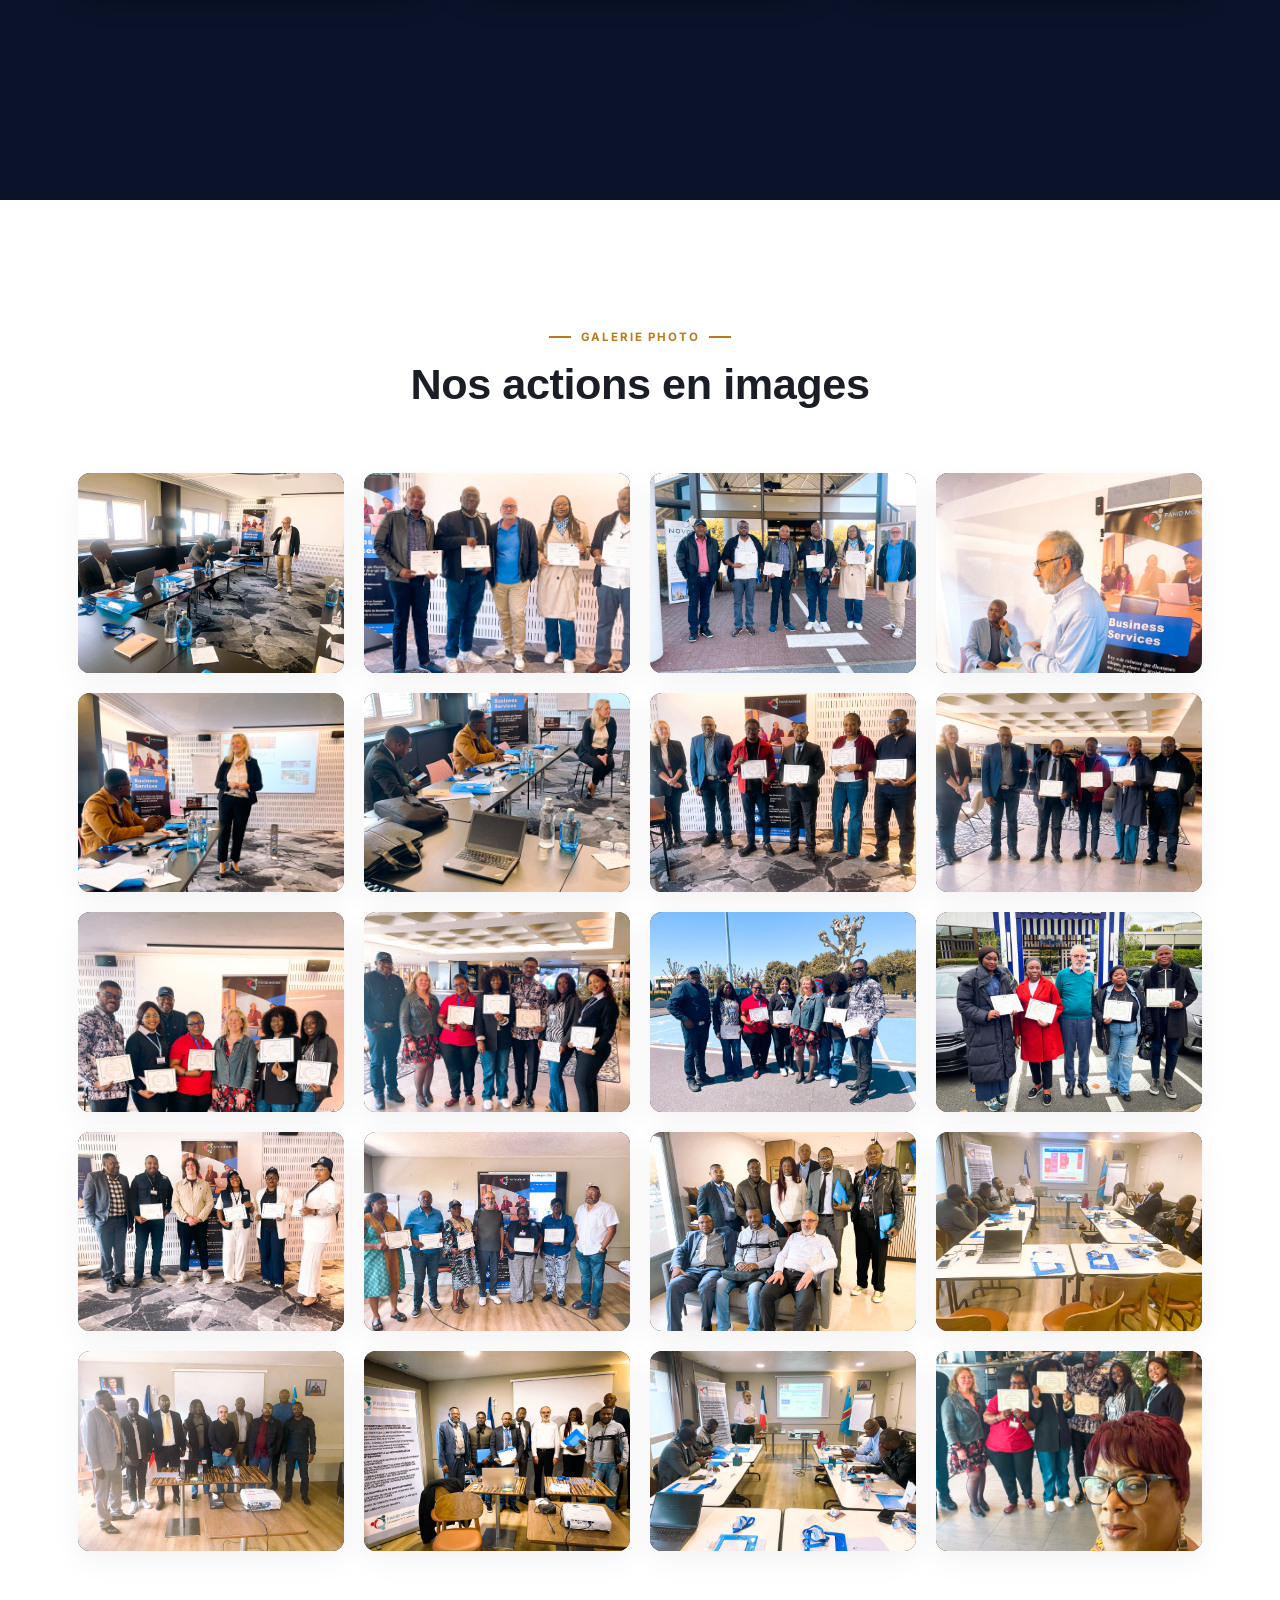
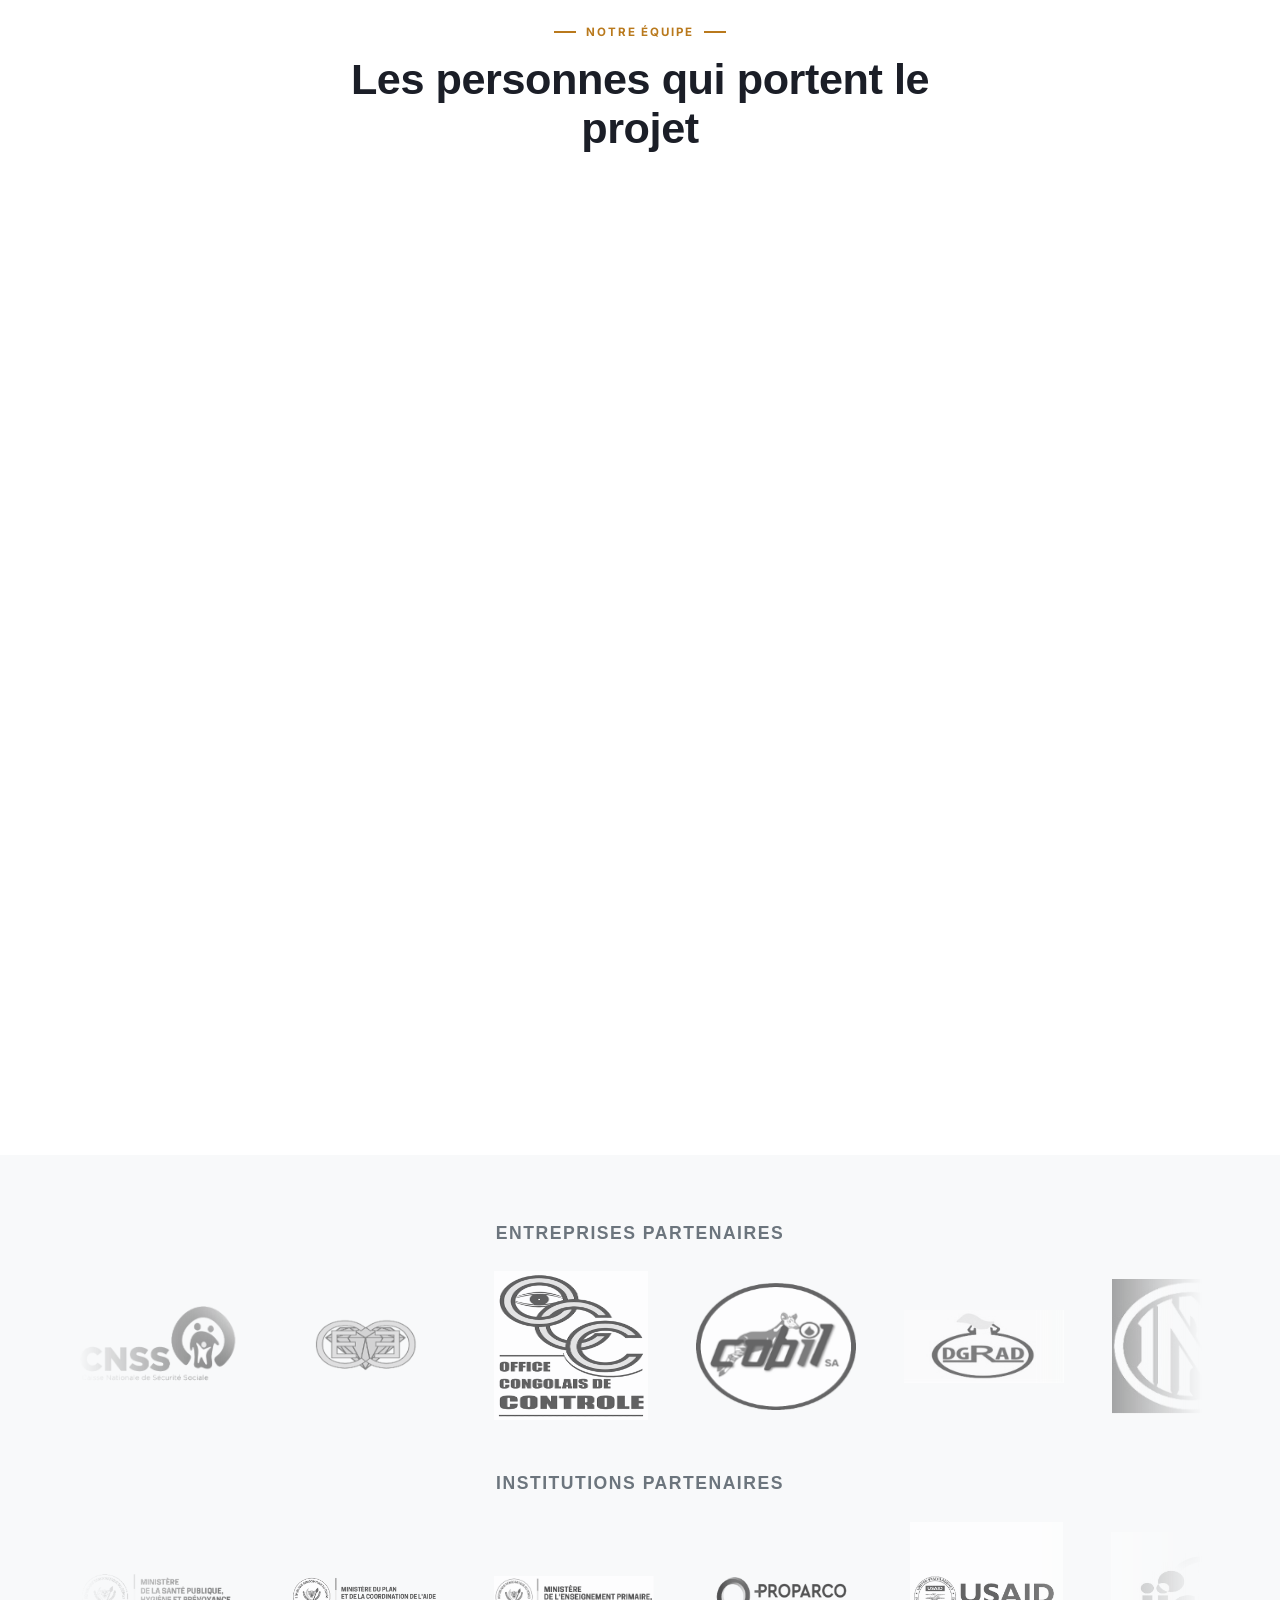
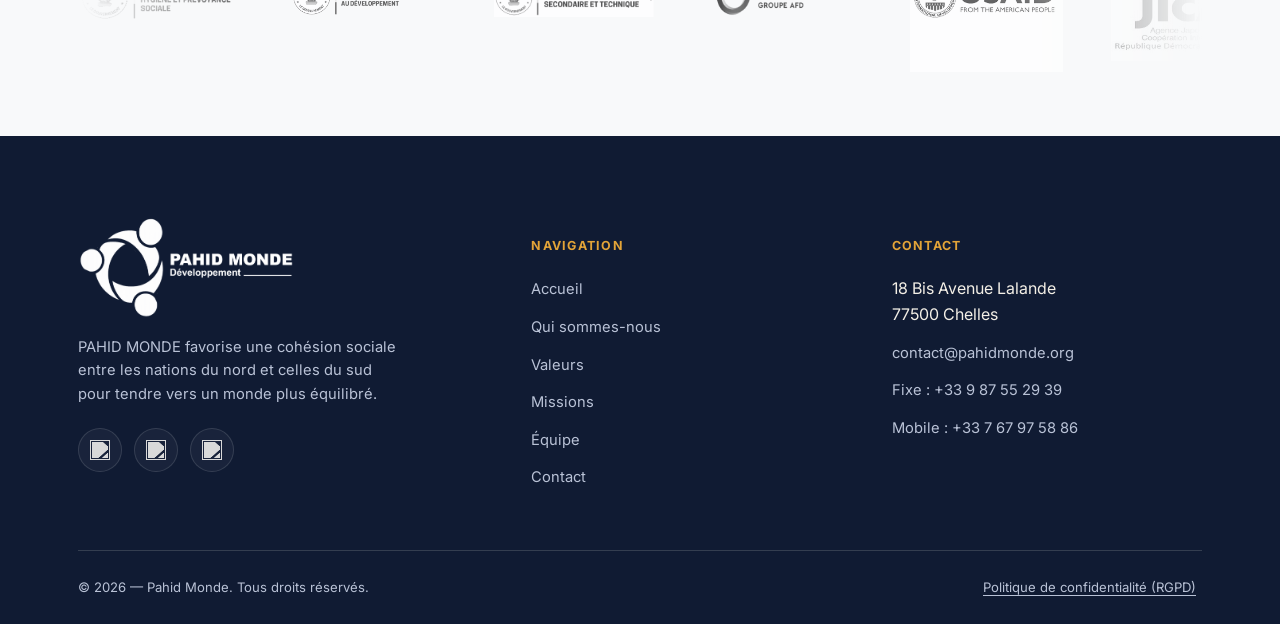
==== commit 030dd280: "Update index.html" ====
--- a/index.html
+++ b/index.html
@@ -308,22 +308,22 @@
     </div>
     <div class="team-grid reveal-group">
       <div class="team-card reveal">
-        <div class="team-photo"><img src="https://www.pahidmonde.org/assets/img/team/Isaac_Dizolele_Ndonda_President-cdeatnm.jpg" alt="Isaac Dizolele Ndonda"></div>
+        <div class="team-photo"><img src="media/IsaacDizoleleNdonda.jpg" alt="Isaac Dizolele Ndonda"></div>
         <h4>Isaac Dizolele Ndonda</h4>
         <span class="role">Président</span>
       </div>
       <div class="team-card reveal">
-        <div class="team-photo"><img src="https://www.pahidmonde.org/assets/img/team/Karine_Heurtebise_Vice_Presidente-eYaxgOv.jpg" alt="Karine Heurtebise"></div>
+        <div class="team-photo"><img src="media/KarineHeurtebise.jpg" alt="Karine Heurtebise"></div>
         <h4>Karine Heurtebise</h4>
         <span class="role">Vice Présidente</span>
       </div>
       <div class="team-card reveal">
-        <div class="team-photo"><img src="https://www.pahidmonde.org/assets/img/team/Antoine_Bouvy_Formateur_et_Expert-dZP0h6G.jpg" alt="Antoine Bouvy"></div>
+        <div class="team-photo"><img src="media/AntoineBouvy.jpg" alt="Antoine Bouvy"></div>
         <h4>Antoine Bouvy</h4>
         <span class="role">Formateur et Expert</span>
       </div>
       <div class="team-card reveal">
-        <div class="team-photo"><img src="https://www.pahidmonde.org/assets/img/team/Jean_Philippe_PRAT_Formateur_et_Expert-4vgivf_.jpg" alt="Jean Philippe Prat"></div>
+        <div class="team-photo"><img src="media/JeanPhilippe_.jpg" alt="Jean Philippe Prat"></div>
         <h4>Jean Philippe Prat</h4>
         <span class="role">Formateur et Expert</span>
       </div>
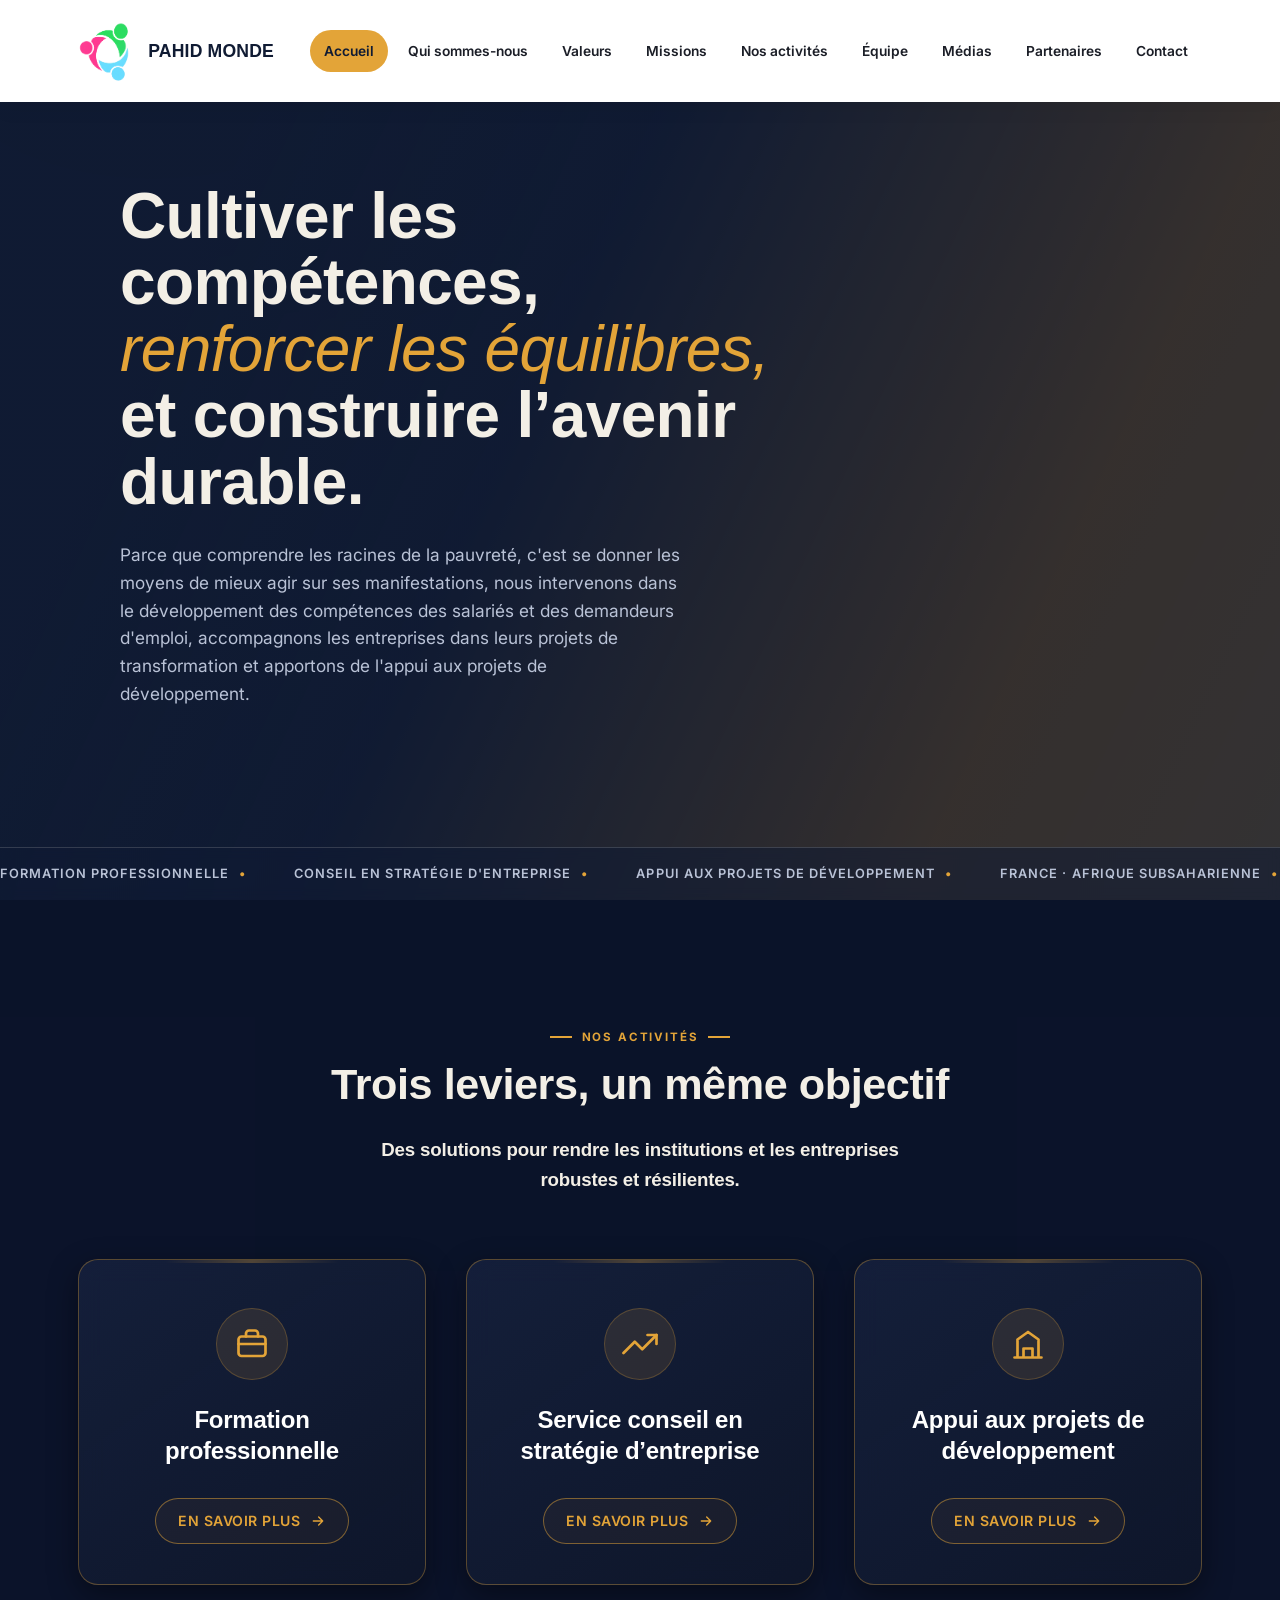
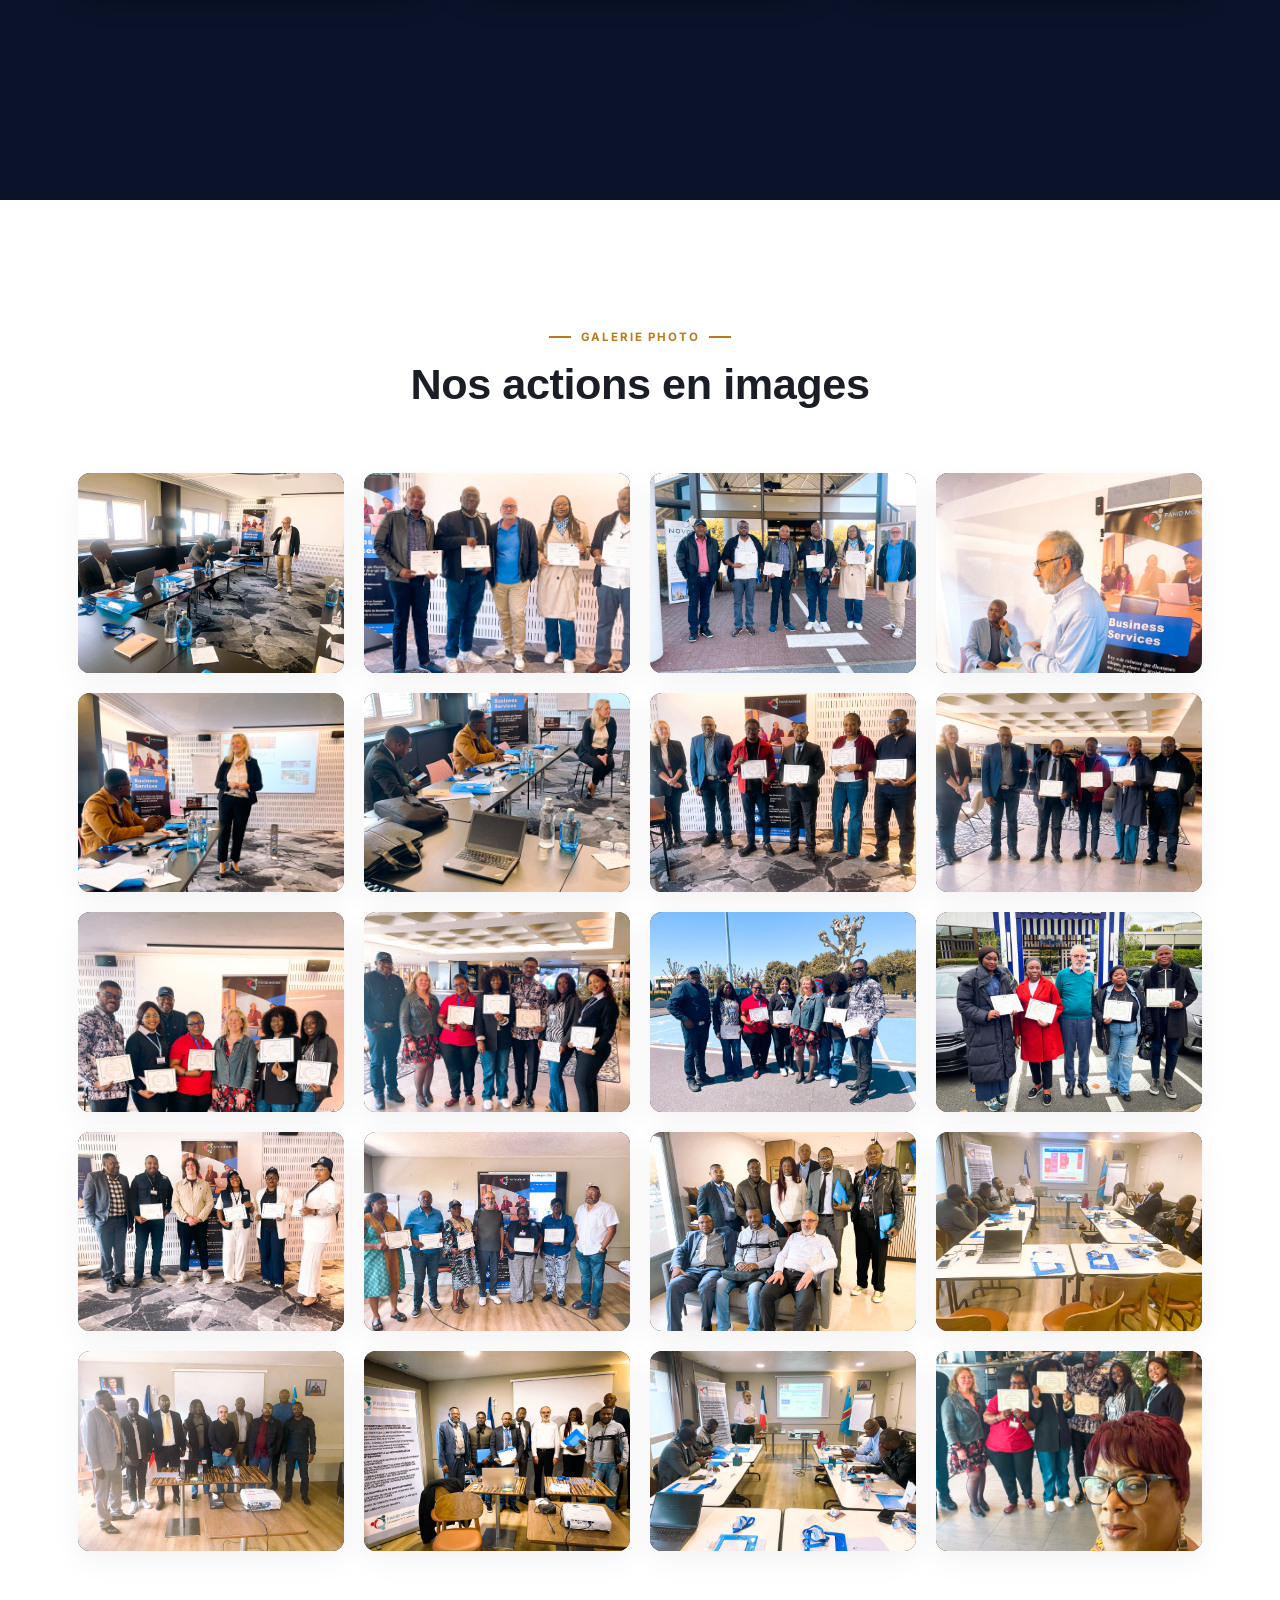
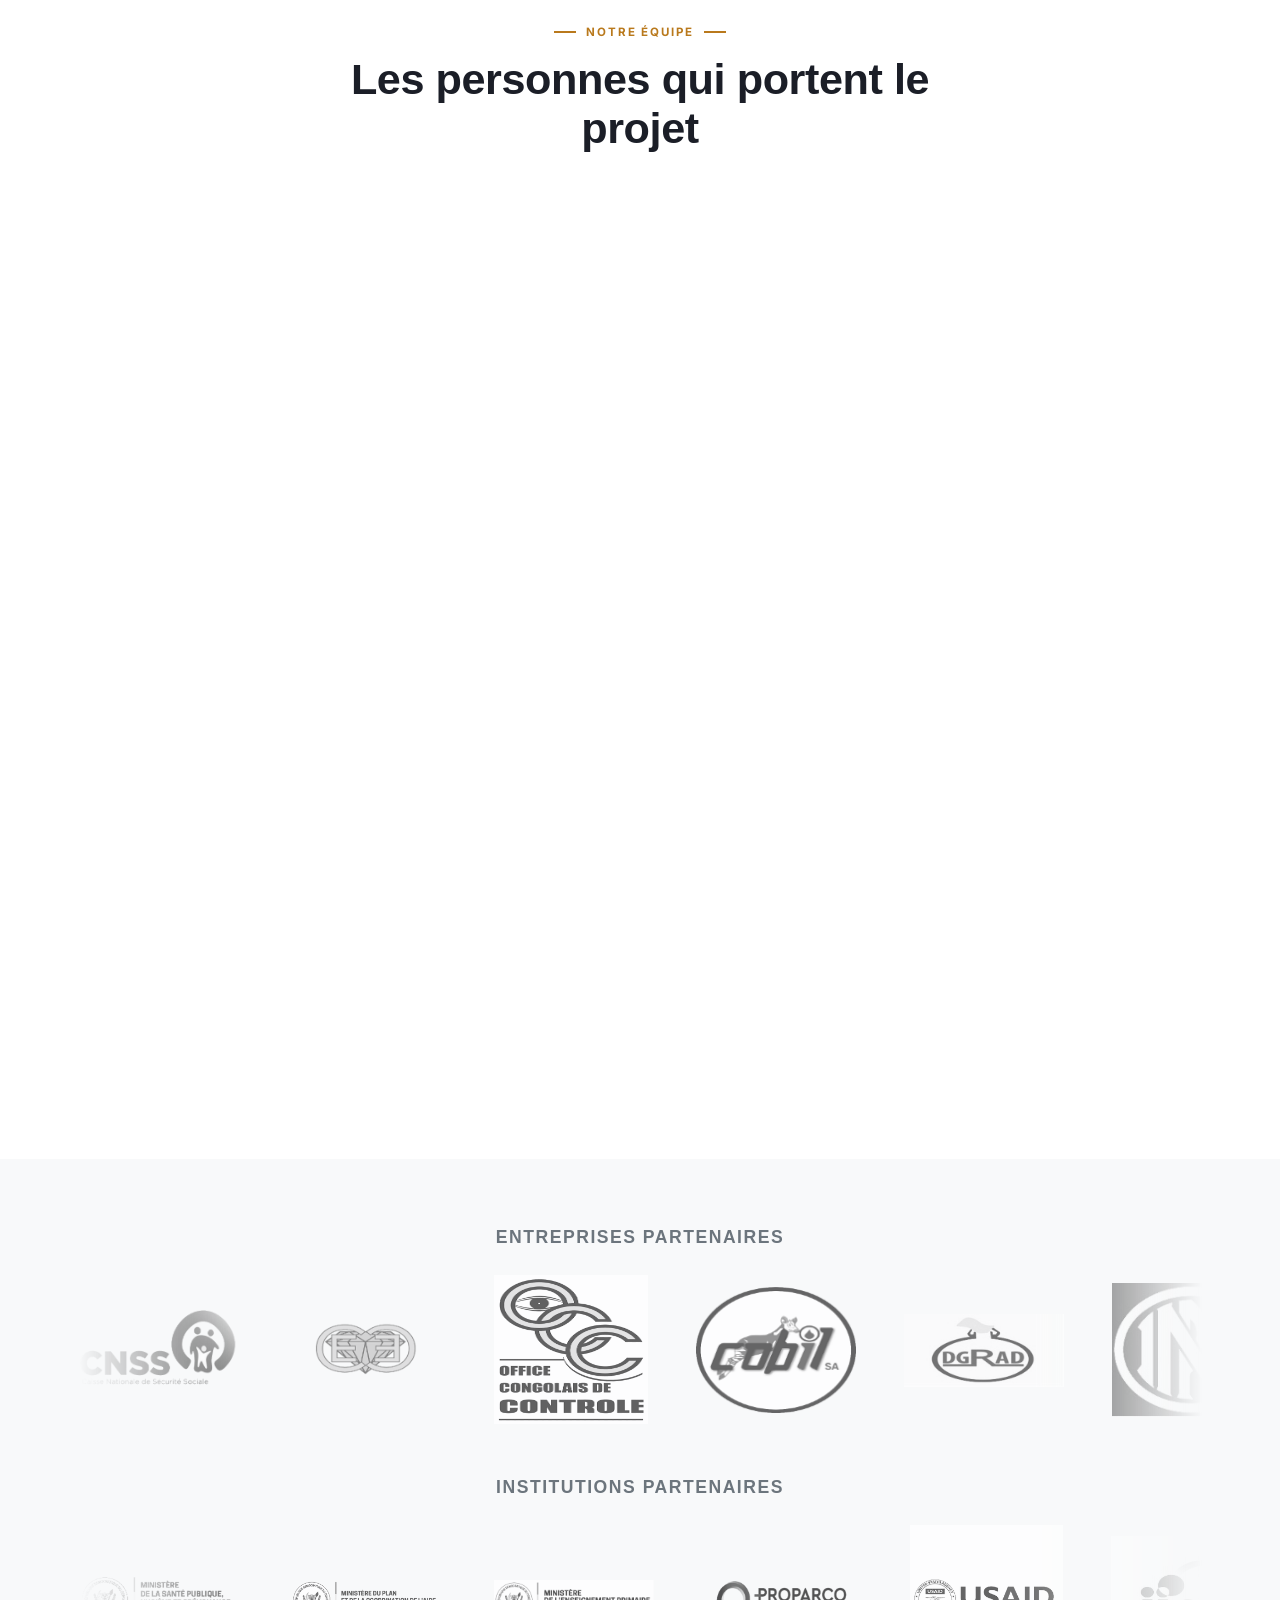
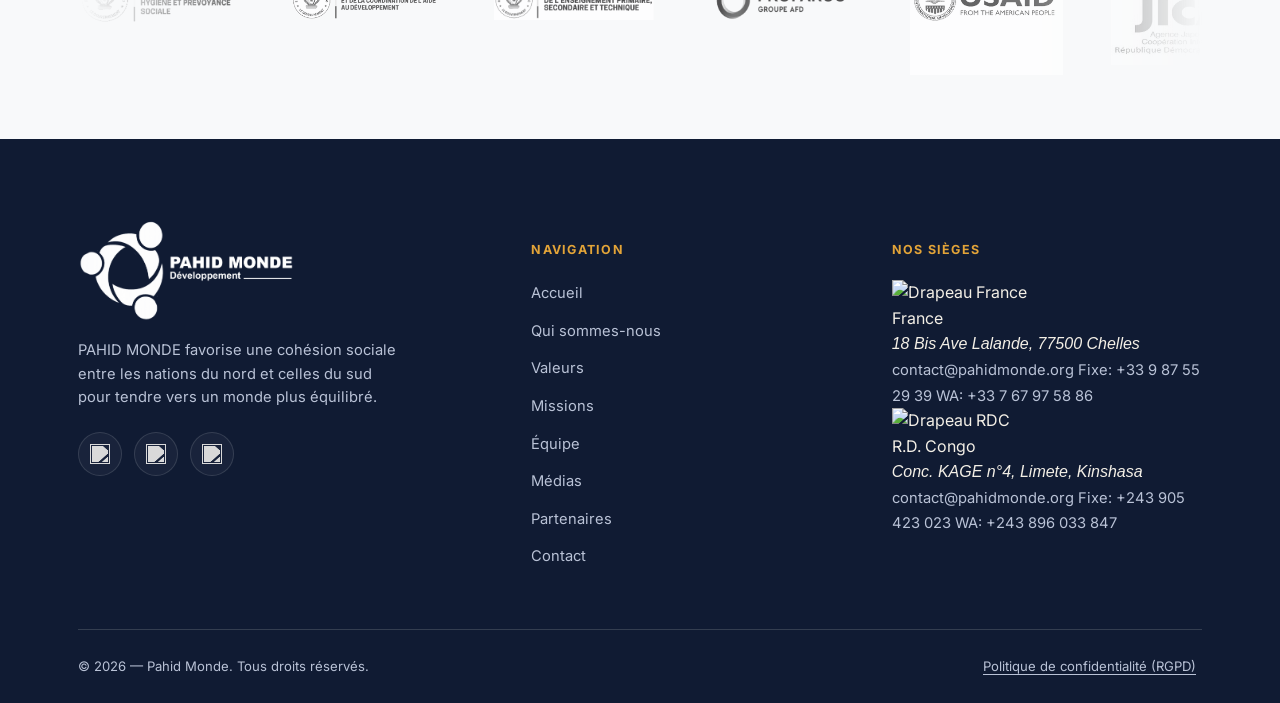
==== commit c4105c77: "Add files via upload" ====
--- a/index.html
+++ b/index.html
@@ -153,11 +153,14 @@
       <li><a href="valeurs.html">Valeurs</a></li>
       <li><a href="missions.html">Missions</a></li>
       <li><a href="index.html#activites">Nos activités</a></li>
-      <li><a href="equipe.html" class="active">Équipe</a></li>
+      <li><a href="equipe.html">Équipe</a></li>
+      <li><a href="media.html">Médias</a></li>
+      <li><a href="partenaires.html">Partenaires</a></li>
       <li><a href="contact.html">Contact</a></li>
     </ul>
   </nav>
 </header>
+
 <!-- ============ HERO ============ -->
 <section class="hero">
   <div class="hero__bg">
@@ -206,7 +209,7 @@
   <div class="container">
     <div class="section__head center">
       <span class="eyebrow">Nos activités</span>
-      <h2 class="section__title">Trois leviers, un même objectif</h2><br><h3>Des solutions pour rendre les institutions et les entreprises<br> robustes et durables</h3>
+      <h2 class="section__title">Trois leviers, un même objectif</h2><br><h3>Des solutions pour rendre les institutions et les entreprises<br> robustes et résilientes.</h3>
     </div>
 
     <!-- Grille de cartes cliquables sans description -->
@@ -323,7 +326,7 @@
         <span class="role">Formateur et Expert</span>
       </div>
       <div class="team-card reveal">
-        <div class="team-photo"><img src="media/JeanPhilippe_.jpg" alt="Jean Philippe Prat"></div>
+        <div class="team-photo"><img src="media/JeanPhilippePrat.jpg" alt="Jean Philippe Prat"></div>
         <h4>Jean Philippe Prat</h4>
         <span class="role">Formateur et Expert</span>
       </div>
@@ -403,10 +406,12 @@
   </div>
 </section>
 
-<!-- ============ FOOTER ============ -->
+<!-- ============ FOOTER COMPACTO ============ -->
 <footer class="site-footer">
   <div class="container">
     <div class="footer-grid">
+      
+      <!-- Brand / Sobre -->
       <div class="footer-brand">
         <img src="media/Horizon-LOGO-PAHID-MONDE copie.png" alt="Logo Pahid Monde">
         <p>PAHID MONDE favorise une cohésion sociale entre les nations du nord et celles du sud pour tendre vers un monde plus équilibré.</p>
@@ -416,6 +421,8 @@
           <a href="https://www.linkedin.com/company/pahid-monde-d%C3%A9veloppement/" aria-label="LinkedIn" target="_blank" rel="noopener"><img src="https://www.pahidmonde.org/assets/img/media_social/linkedin-lTQRe2D.png" alt=""></a>
         </div>
       </div>
+      
+      <!-- Navegação (2 colunas internas) -->
       <div class="footer-col">
         <h5>Navigation</h5>
         <ul>
@@ -424,19 +431,52 @@
           <li><a href="valeurs.html">Valeurs</a></li>
           <li><a href="missions.html">Missions</a></li>
           <li><a href="equipe.html">Équipe</a></li>
+          <li><a href="media.html">Médias</a></li>
+          <li><a href="partenaires.html">Partenaires</a></li>
           <li><a href="contact.html">Contact</a></li>
         </ul>
       </div>
+
+      <!-- Sièges (Mesmo nível / alinhado horizontalmente) -->
       <div class="footer-col">
-        <h5>Contact</h5>
-        <ul>
-          <li>18 Bis Avenue Lalande<br>77500 Chelles</li>
-          <li><a href="mailto:contact@pahidmonde.org">contact@pahidmonde.org</a></li>
-          <li><a href="tel:+33987552939">Fixe : +33 9 87 55 29 39</a></li>
-          <li><a href="tel:+33767975886">Mobile : +33 7 67 97 58 86</a></li>
-        </ul>
-      </div>
-    </div>
+        <h5>Nos Sièges</h5>
+        <div class="footer-offices">
+          <!-- Siège France -->
+          <div class="office-card">
+            <div class="office-header">
+              <img src="media/france.png" alt="Drapeau France" class="office-flag">
+              <span class="office-title">France</span>
+            </div>
+            <div class="office-details">
+              <address>18 Bis Ave Lalande, 77500 Chelles</address>
+              <div class="office-contacts">
+                <a href="mailto:contact@pahidmonde.org">contact@pahidmonde.org</a>
+                <a href="tel:+33987552939">Fixe: +33 9 87 55 29 39</a>
+                <a href="tel:+33767975886">WA: +33 7 67 97 58 86</a>
+              </div>
+            </div>
+          </div>
+
+          <!-- Siège RDC -->
+          <div class="office-card">
+            <div class="office-header">
+              <img src="media/rfdc.png" alt="Drapeau RDC" class="office-flag">
+              <span class="office-title">R.D. Congo</span>
+            </div>
+            <div class="office-details">
+              <address>Conc. KAGE n°4, Limete, Kinshasa</address>
+              <div class="office-contacts">
+                <a href="mailto:contact@pahidmonde.org">contact@pahidmonde.org</a>
+                <a href="tel:+243905423023">Fixe: +243 905 423 023</a>
+                <a href="tel:+243896033847">WA: +243 896 033 847</a>
+              </div>
+            </div>
+          </div>
+        </div>
+      </div>
+
+    </div>
+
     <div class="footer-bottom">
       <p>© 2026 — Pahid Monde. Tous droits réservés.</p>
       <button type="button" data-open-rgpd>Politique de confidentialité (RGPD)</button>
--- a/css/style.css
+++ b/css/style.css
@@ -387,6 +387,50 @@
   overflow: hidden;
 }
 .bridge-divider svg{ position: absolute; top: -1px; left: 0; width: 100%; height: 65px; }
+/* Ajuste da equipe com imagens em preenchimento total (fill) */
+.team-grid {
+  display: grid !important;
+  grid-template-columns: repeat(4, 1fr) !important;
+  justify-content: center !important;
+  justify-items: center !important;
+  gap: 24px !important;
+}
+
+.team-card {
+  text-align: center !important;
+  display: flex !important;
+  flex-direction: column !important;
+  align-items: center !important;
+  width: 100% !important;
+  overflow: hidden !important; /* Evita que a foto ultrapasse a borda do card */
+}
+
+.team-photo {
+  margin: 0 auto 16px auto !important;
+  width: 100% !important;
+  height: 260px !important; /* Define a altura fixa do contêiner da foto */
+  overflow: hidden !important;
+  border-radius: 8px !important; /* Mantém cantos levemente arredondados se desejar */
+}
+
+.team-photo img {
+  width: 100% !important;
+  height: 100% !important;
+  object-fit: cover !important; /* Preenche todo o espaço sem distorcer a imagem */
+  object-position: center !important; /* Centraliza o rosto na foto */
+}
+
+/* Regra para Celulares */
+@media (max-width: 768px) {
+  .team-grid {
+    grid-template-columns: repeat(2, 1fr) !important;
+    gap: 16px !important;
+  }
+  
+  .team-photo {
+    height: 200px !important; /* Altura ajustada para telas menores */
+  }
+}
 
 /* ---------------- About / two-col ---------------- */
 .about-grid{
